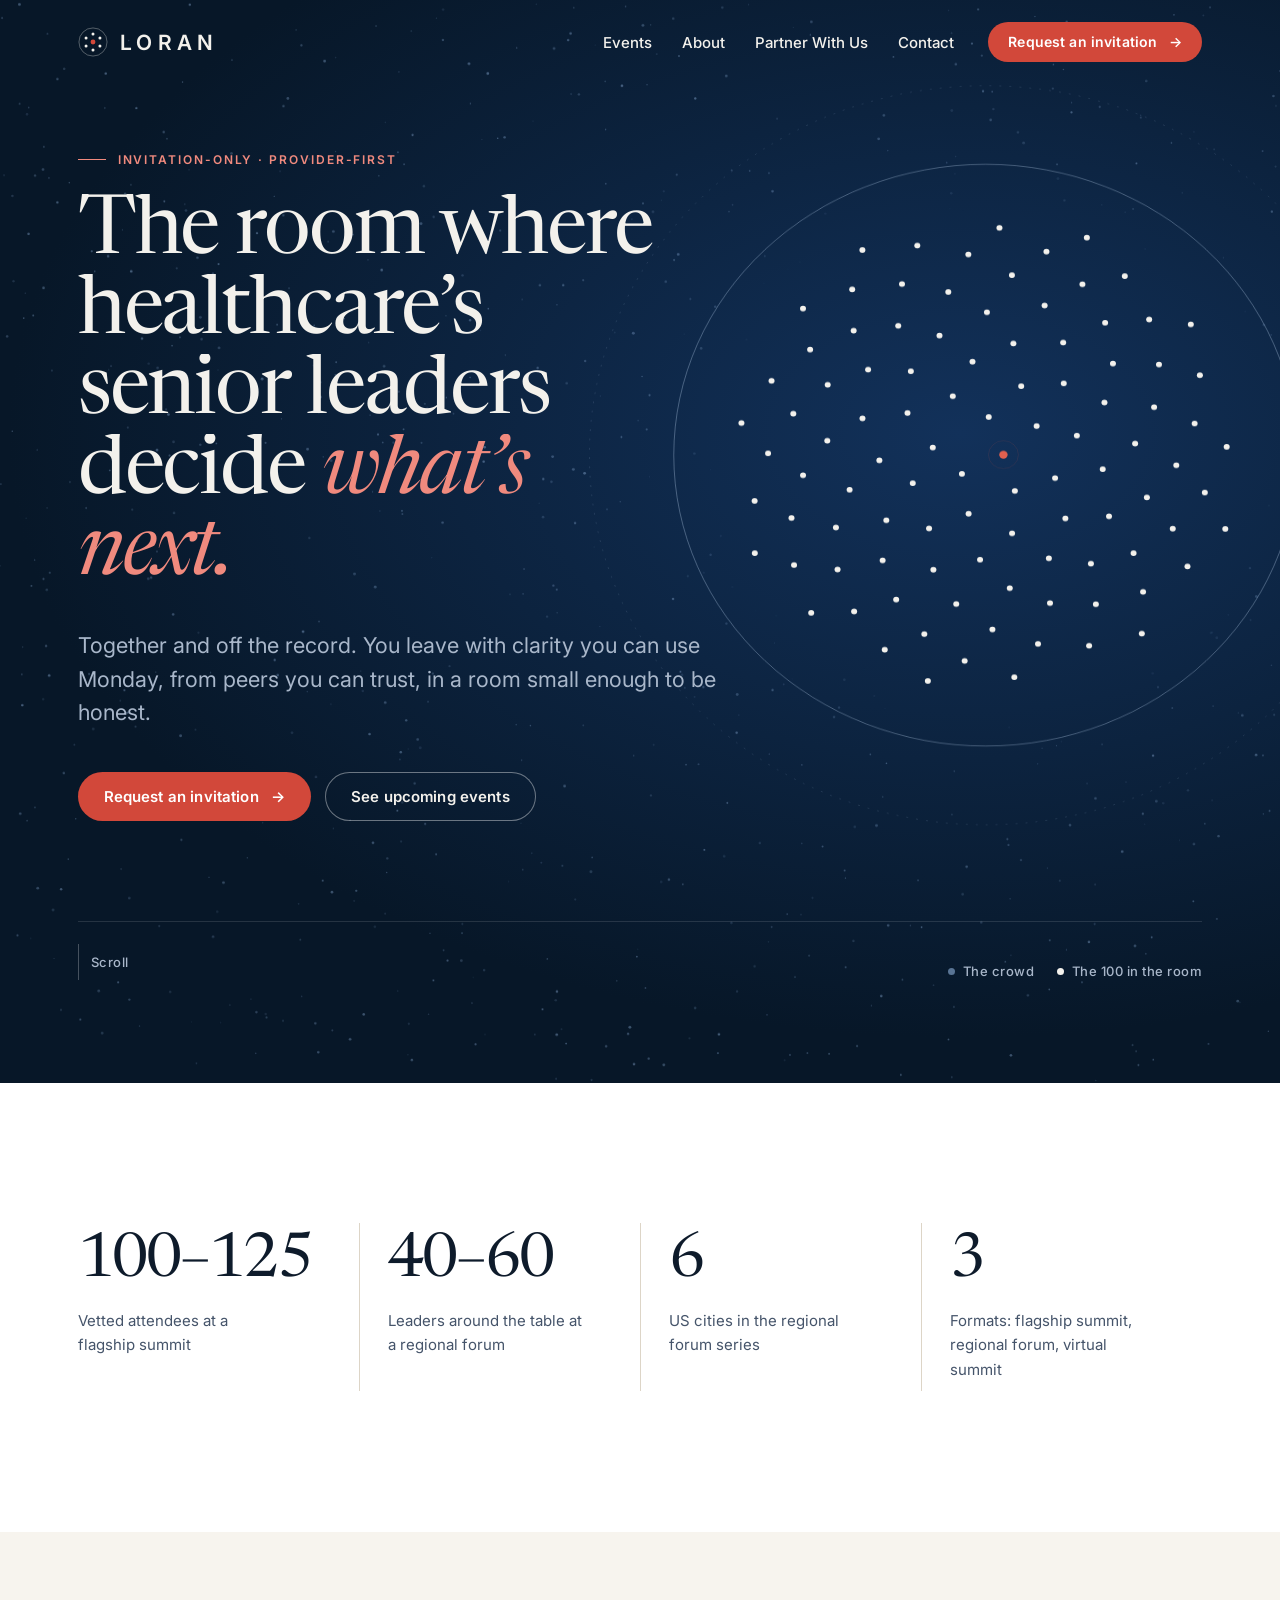
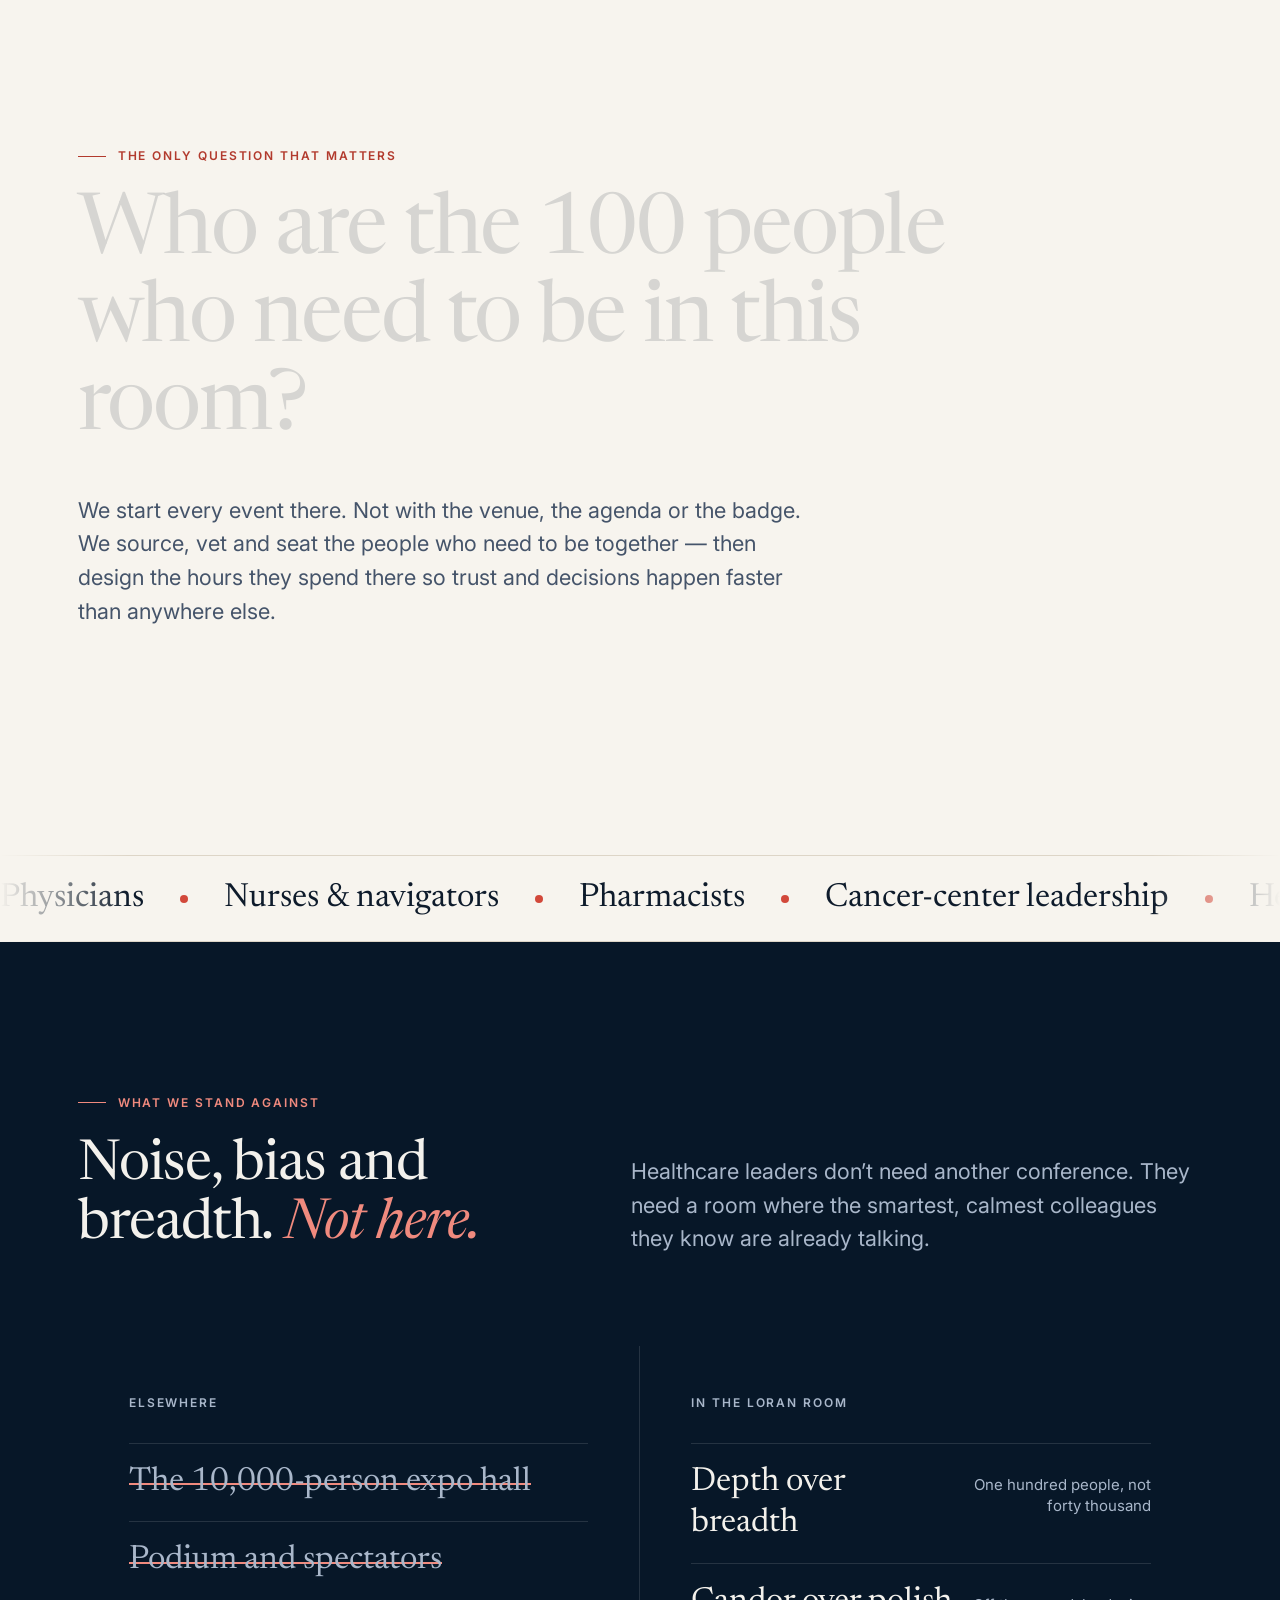
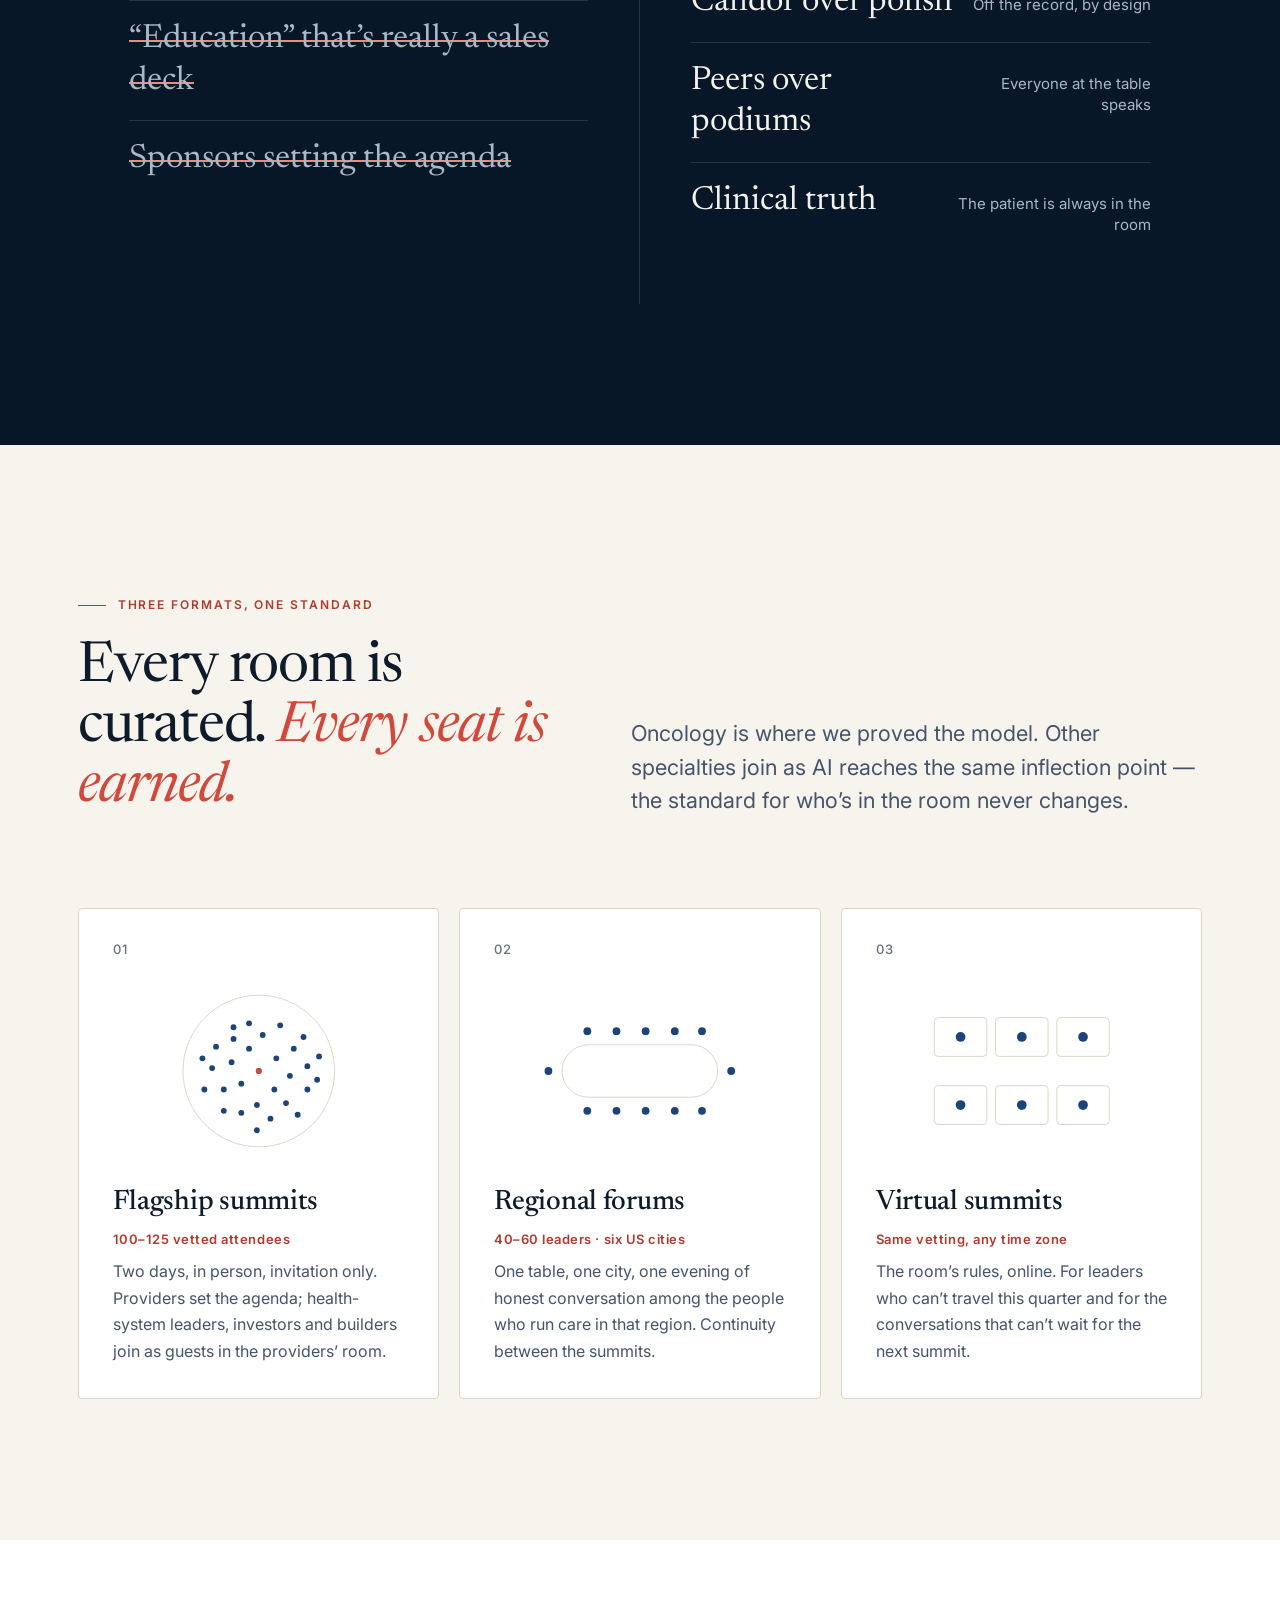
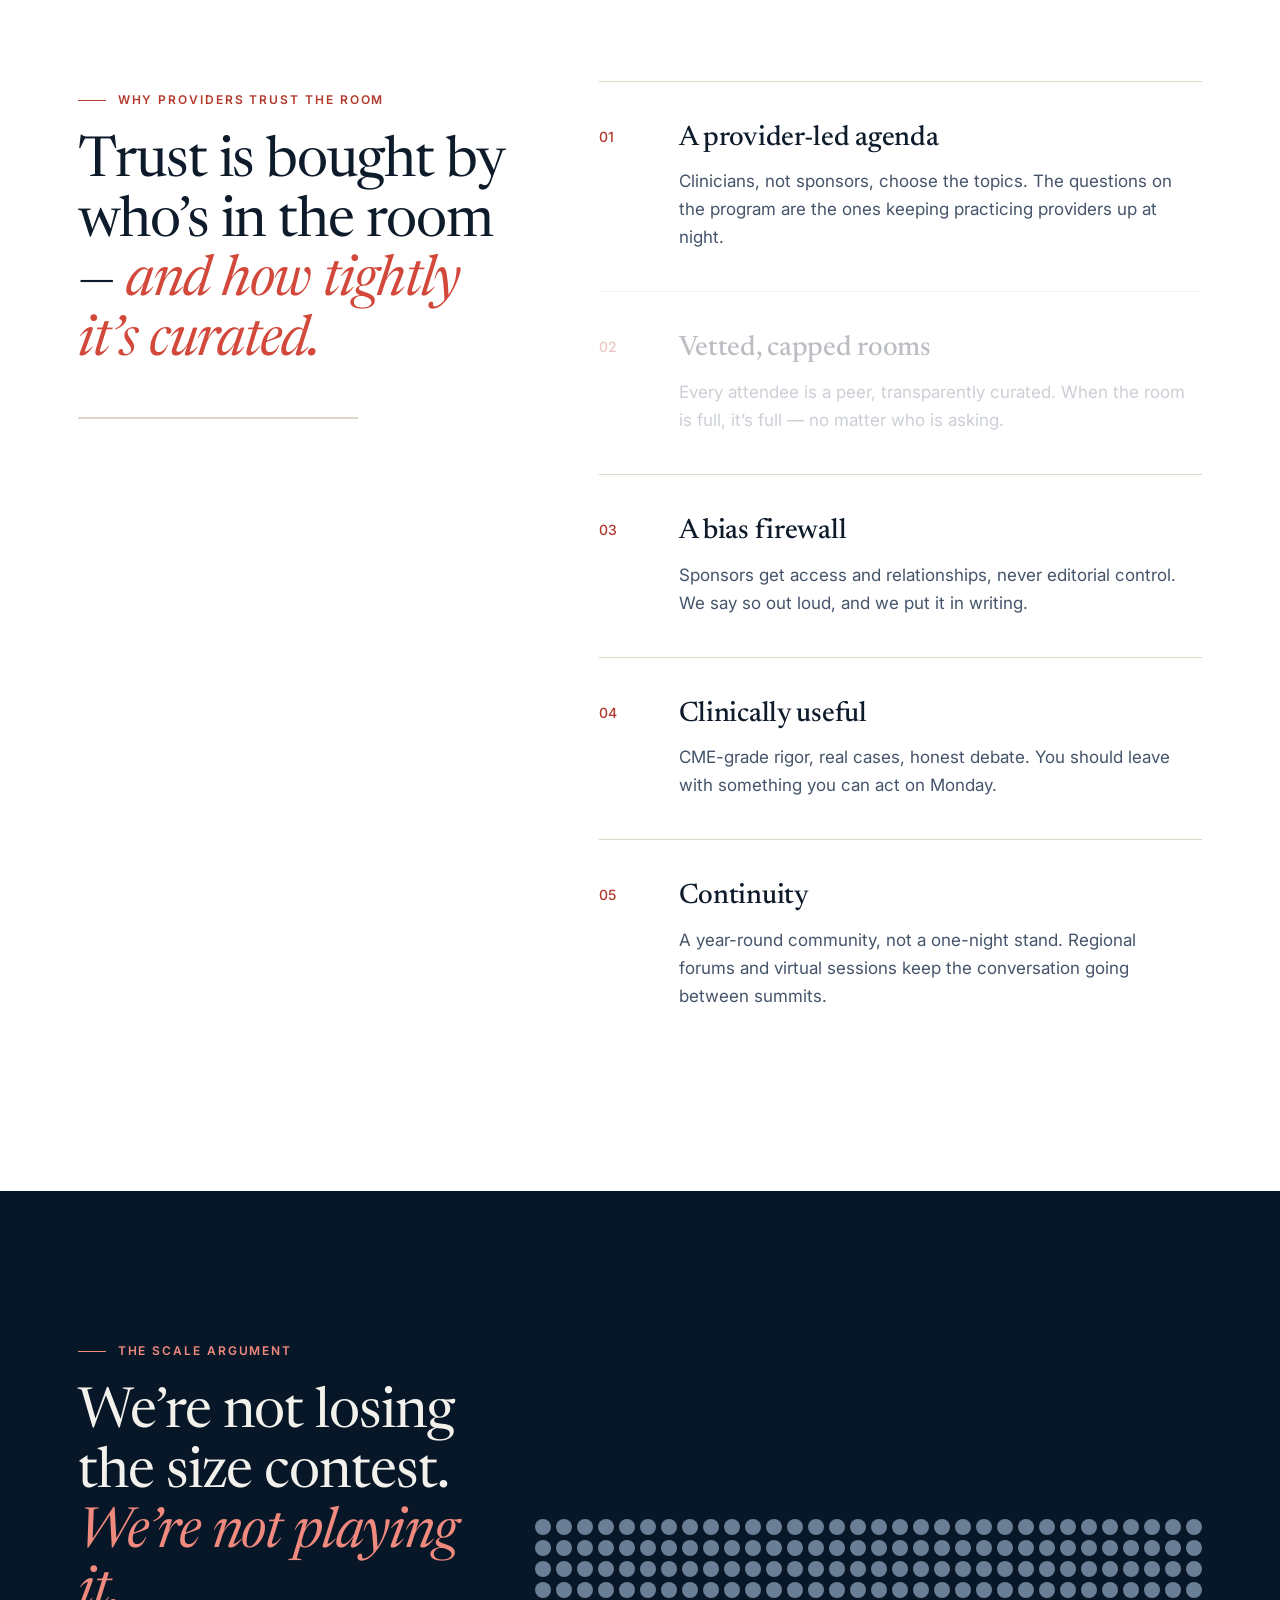
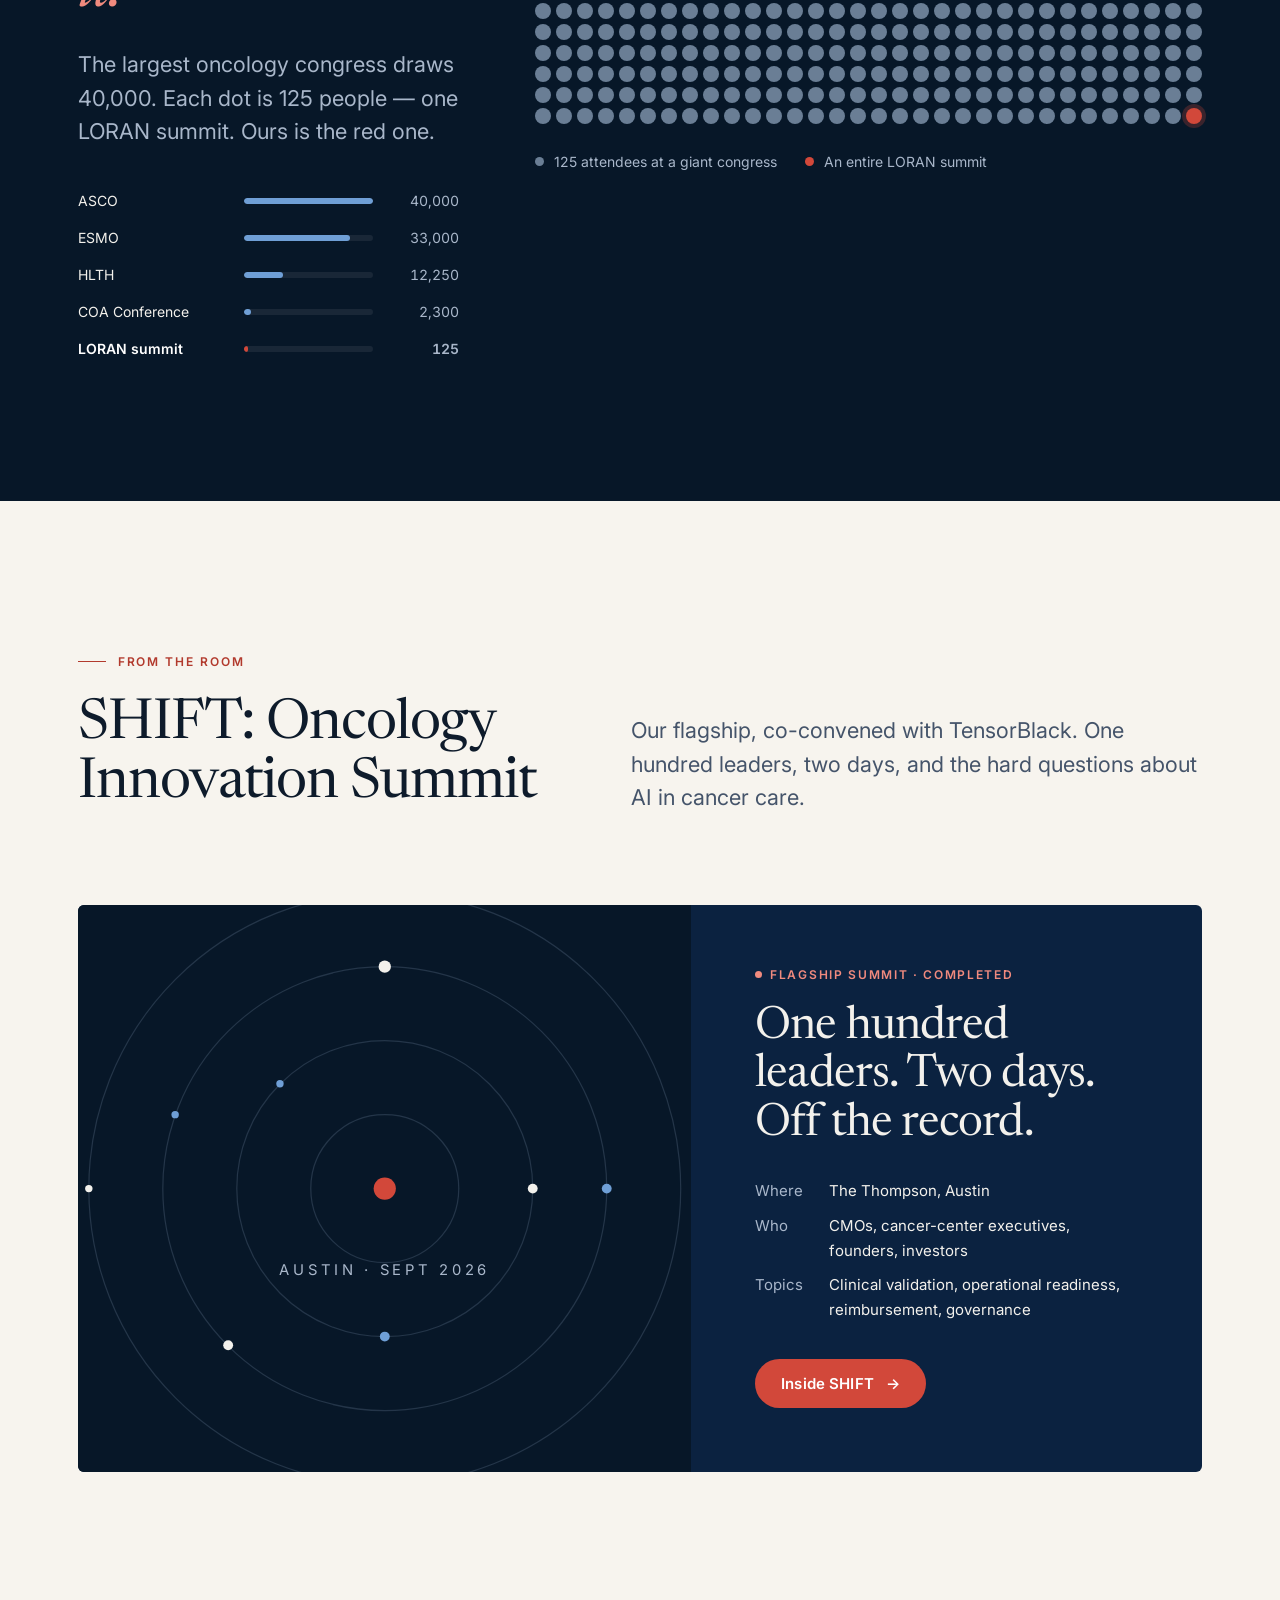
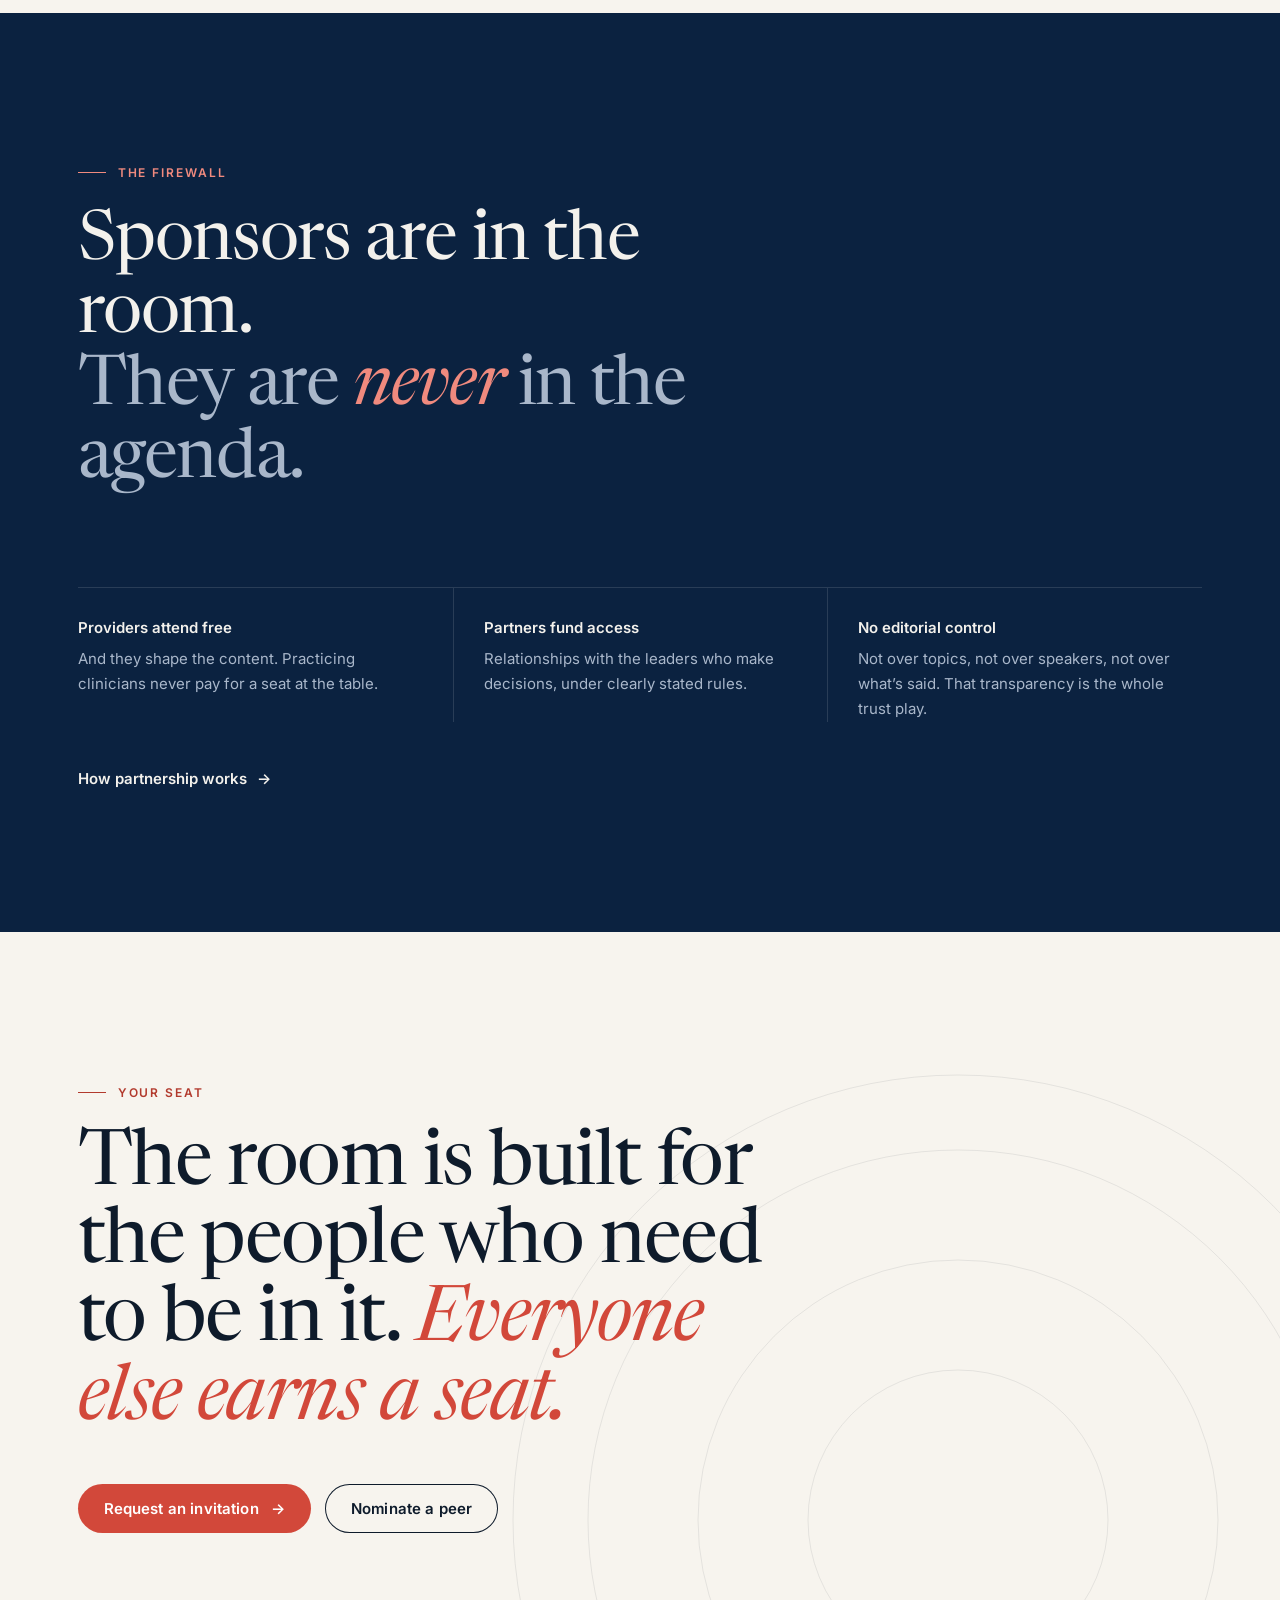
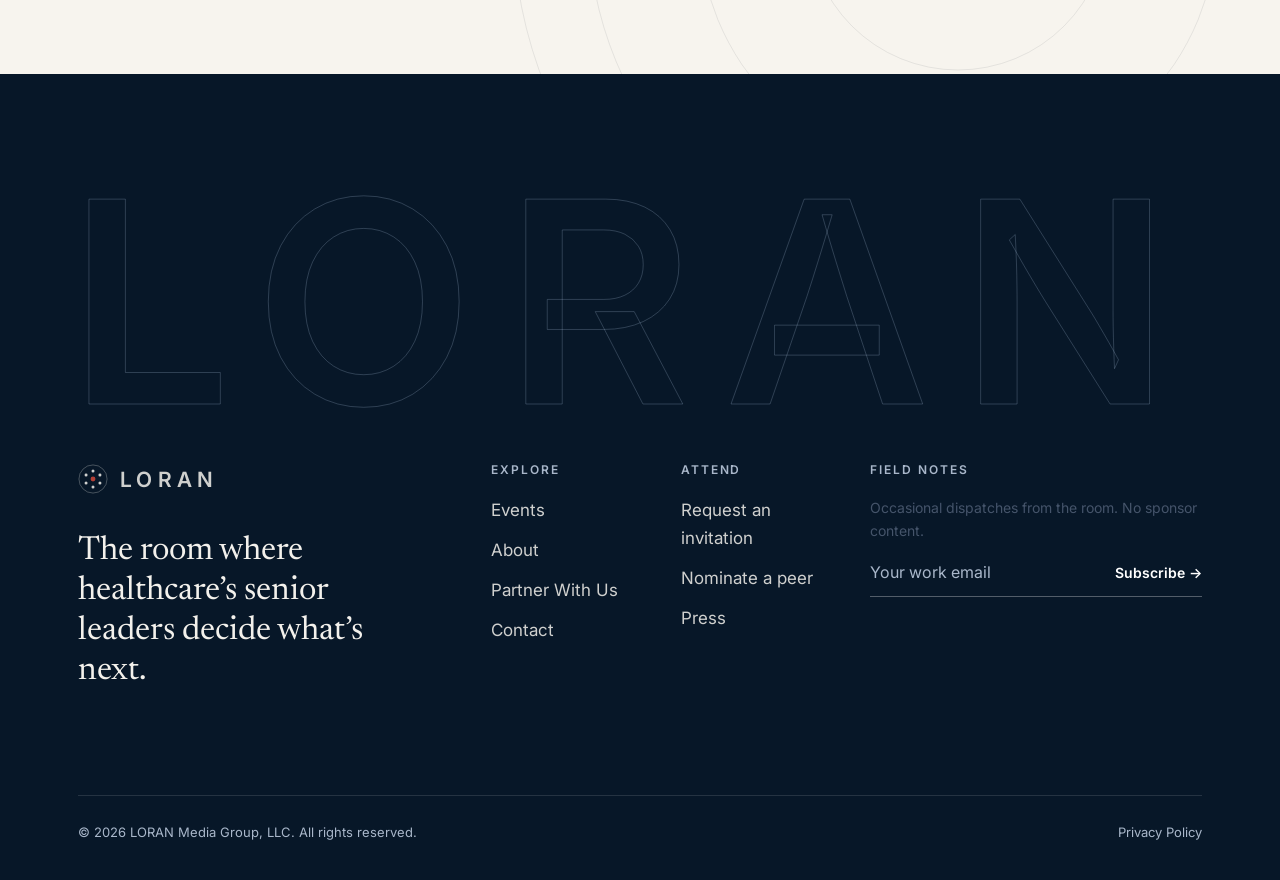
==== loran/index.html @ e1d7d468 "Add the LORAN site: seven pages built from the creative brief Home, Events, SHIFT event detail, Abou" ====
<!doctype html>
<html lang="en">
<head>
<meta charset="utf-8">
<meta name="viewport" content="width=device-width,initial-scale=1">
<title>LORAN — The room where healthcare's senior leaders decide what's next</title>
<meta name="description" content="Curated, invitation-only summits and regional forums for senior healthcare leaders. Provider-first, vetted and capped rooms, proven first in oncology.">
<meta property="og:title" content="LORAN — The room where healthcare's senior leaders decide what's next">
<meta property="og:description" content="Curated, invitation-only summits and regional forums for senior healthcare leaders. Provider-first, vetted and capped rooms, proven first in oncology.">
<meta property="og:type" content="website">
<meta name="theme-color" content="#071728">
<link rel="icon" href="data:image/svg+xml,%3Csvg xmlns='http://www.w3.org/2000/svg' viewBox='0 0 32 32'%3E%3Ccircle cx='16' cy='16' r='16' fill='%23071728'/%3E%3Cg fill='%23F3F1EC'%3E%3Ccircle cx='16' cy='7.5' r='1.8'/%3E%3Ccircle cx='23.4' cy='11.8' r='1.8'/%3E%3Ccircle cx='23.4' cy='20.2' r='1.8'/%3E%3Ccircle cx='16' cy='24.5' r='1.8'/%3E%3Ccircle cx='8.6' cy='20.2' r='1.8'/%3E%3Ccircle cx='8.6' cy='11.8' r='1.8'/%3E%3C/g%3E%3Ccircle cx='16' cy='16' r='2.8' fill='%23D2483A'/%3E%3C/svg%3E">
<link rel="preconnect" href="https://fonts.googleapis.com">
<link rel="preconnect" href="https://fonts.gstatic.com" crossorigin>
<link rel="stylesheet" href="https://fonts.googleapis.com/css2?family=Inter:wght@400;500;600&family=Newsreader:ital,opsz,wght@0,6..72,400;0,6..72,500;1,6..72,400&display=swap">
<link rel="stylesheet" href="styles.css">

</head>
<body>
<a class="skip" href="#main">Skip to content</a>
<header class="site-header">
  <div class="wrap">
    <a class="logo" href="index.html" aria-label="LORAN home"><svg viewBox="0 0 32 32" aria-hidden="true"><circle cx="16" cy="16" r="15" fill="none" stroke="currentColor" stroke-opacity=".35"/><g fill="currentColor"><circle cx="16" cy="7.5" r="1.6"/><circle cx="23.4" cy="11.8" r="1.6"/><circle cx="23.4" cy="20.2" r="1.6"/><circle cx="16" cy="24.5" r="1.6"/><circle cx="8.6" cy="20.2" r="1.6"/><circle cx="8.6" cy="11.8" r="1.6"/></g><circle cx="16" cy="16" r="2.6" fill="#D2483A"/></svg><span class="word">LORAN</span></a>
    <button class="menu-btn" aria-expanded="false" aria-controls="nav" aria-label="Menu"><span></span><span></span></button>
    <nav class="nav" id="nav" aria-label="Primary">
      <ul><li><a href="events.html">Events</a></li><li><a href="about.html">About</a></li><li><a href="partner.html">Partner With Us</a></li><li><a href="contact.html">Contact</a></li></ul>
      <a class="btn" href="contact.html?type=invitation">Request an invitation <span class="arr" aria-hidden="true">&rarr;</span></a>
    </nav>
  </div>
</header>
<main id="main">
<section class="hero darker" aria-labelledby="hero-title">
  <canvas id="room" aria-hidden="true"></canvas>
  <div class="wrap">
    <p class="eyebrow fade-up" style="--d:100ms">Invitation-only &middot; Provider-first</p>
    <h1 class="display split" id="hero-title">
      <span class="line"><span style="--i:0">The room where</span></span>
      <span class="line"><span style="--i:1">healthcare&rsquo;s</span></span>
      <span class="line"><span style="--i:2">senior leaders</span></span>
      <span class="line"><span style="--i:3">decide <em>what&rsquo;s next.</em></span></span>
    </h1>
    <p class="lede fade-up" style="--d:700ms">Together and off the record. You leave with clarity you can use Monday, from peers you can trust, in a room small enough to be honest.</p>
    <div class="actions fade-up" style="--d:850ms">
      <a class="btn" href="contact.html?type=invitation">Request an invitation <span class="arr" aria-hidden="true">&rarr;</span></a>
      <a class="btn ghost" href="events.html">See upcoming events</a>
    </div>
    <div class="hero-meta fade-up" style="--d:1100ms">
      <span class="scroll-cue"><i></i> Scroll</span>
      <span class="legend" aria-hidden="true"><span><b style="background:#8FB0D8;opacity:.6"></b> The crowd</span><span><b style="background:#F3F1EC"></b> The 100 in the room</span></span>
    </div>
  </div>
</section>

<section class="band white" aria-label="LORAN by the numbers">
  <div class="wrap">
    <div class="stats">
      <div class="stat" data-reveal style="--d:0ms"><div class="n" data-count="100-125">100–125</div><p>Vetted attendees at a flagship summit</p></div>
      <div class="stat" data-reveal style="--d:120ms"><div class="n" data-count="40-60">40–60</div><p>Leaders around the table at a regional forum</p></div>
      <div class="stat" data-reveal style="--d:240ms"><div class="n" data-count="6">6</div><p>US cities in the regional forum series</p></div>
      <div class="stat" data-reveal style="--d:360ms"><div class="n" data-count="3">3</div><p>Formats: flagship summit, regional forum, virtual summit</p></div>
    </div>
  </div>
</section>

<section class="question" aria-label="Our question">
  <div class="wrap">
    <p class="eyebrow">The only question that matters</p>
    <blockquote>
      <span class="w">Who</span> <span class="w">are</span> <span class="w">the</span> <span class="w hl">100</span> <span class="w hl">people</span> <span class="w">who</span> <span class="w">need</span> <span class="w">to</span> <span class="w">be</span> <span class="w">in</span> <span class="w">this</span> <span class="w hl">room?</span>
    </blockquote>
    <p class="lede attribution" data-reveal>We start every event there. Not with the venue, the agenda or the badge. We source, vet and seat the people who need to be together &mdash; then design the hours they spend there so trust and decisions happen faster than anywhere else.</p>
  </div>
</section>

<div class="marquee" aria-label="Who is in the room">
  <div class="track">
    <ul><li>Physicians</li><li>Nurses &amp; navigators</li><li>Pharmacists</li><li>Cancer-center leadership</li><li>Health-system executives</li><li>Investors</li><li>AI &amp; digital-health builders</li></ul>
    <ul aria-hidden="true"><li>Physicians</li><li>Nurses &amp; navigators</li><li>Pharmacists</li><li>Cancer-center leadership</li><li>Health-system executives</li><li>Investors</li><li>AI &amp; digital-health builders</li></ul>
  </div>
</div>

<section class="band darker" aria-labelledby="stand-title">
  <div class="wrap">
    <div class="split-head">
      <div>
        <p class="eyebrow">What we stand against</p>
        <h2 class="h2" id="stand-title" data-reveal>Noise, bias and breadth. <em>Not here.</em></h2>
      </div>
      <p class="lede" data-reveal style="--d:120ms">Healthcare leaders don&rsquo;t need another conference. They need a room where the smartest, calmest colleagues they know are already talking.</p>
    </div>
    <div class="versus">
      <div class="against">
        <h3>Elsewhere</h3>
        <ul>
          <li><s style="--i:0">The 10,000-person expo hall</s></li>
          <li><s style="--i:1">Podium and spectators</s></li>
          <li><s style="--i:2">&ldquo;Education&rdquo; that&rsquo;s really a sales deck</s></li>
          <li><s style="--i:3">Sponsors setting the agenda</s></li>
        </ul>
      </div>
      <div class="for">
        <h3>In the LORAN room</h3>
        <ul>
          <li>Depth over breadth <small>One hundred people, not forty thousand</small></li>
          <li>Candor over polish <small>Off the record, by design</small></li>
          <li>Peers over podiums <small>Everyone at the table speaks</small></li>
          <li>Clinical truth <small>The patient is always in the room</small></li>
        </ul>
      </div>
    </div>
  </div>
</section>

<section class="band" aria-labelledby="formats-title">
  <div class="wrap">
    <div class="split-head">
      <div>
        <p class="eyebrow">Three formats, one standard</p>
        <h2 class="h2" id="formats-title" data-reveal>Every room is curated. <em>Every seat is earned.</em></h2>
      </div>
      <p class="lede" data-reveal style="--d:120ms">Oncology is where we proved the model. Other specialties join as AI reaches the same inflection point &mdash; the standard for who&rsquo;s in the room never changes.</p>
    </div>
    <div class="formats">
      <a class="format" href="events.html#summits" data-reveal style="--d:0ms">
        <span class="num">01</span>
        <svg class="fig" viewBox="0 0 300 170" aria-hidden="true">
          <circle cx="150" cy="85" r="78" fill="none" stroke="#DDD5C7"/>
          <g fill="#1C4478">
            <circle class="seat" cx="150" cy="85" r="3"/><circle class="seat" cx="168" cy="72" r="3"/><circle class="seat" cx="132" cy="98" r="3"/><circle class="seat" cx="140" cy="62" r="3"/><circle class="seat" cx="166" cy="104" r="3"/><circle class="seat" cx="122" cy="76" r="3"/><circle class="seat" cx="182" cy="90" r="3"/><circle class="seat" cx="154" cy="48" r="3"/><circle class="seat" cx="148" cy="120" r="3"/><circle class="seat" cx="186" cy="62" r="3"/><circle class="seat" cx="114" cy="104" r="3"/><circle class="seat" cx="124" cy="52" r="3"/><circle class="seat" cx="178" cy="118" r="3"/><circle class="seat" cx="200" cy="80" r="3"/><circle class="seat" cx="102" cy="82" r="3"/><circle class="seat" cx="132" cy="128" r="3"/><circle class="seat" cx="172" cy="38" r="3"/><circle class="seat" cx="200" cy="104" r="3"/><circle class="seat" cx="106" cy="60" r="3"/><circle class="seat" cx="140" cy="36" r="3"/><circle class="seat" cx="162" cy="134" r="3"/><circle class="seat" cx="196" cy="50" r="3"/><circle class="seat" cx="94" cy="104" r="3"/><circle class="seat" cx="114" cy="126" r="3"/><circle class="seat" cx="212" cy="70" r="3"/><circle class="seat" cx="190" cy="130" r="3"/><circle class="seat" cx="92" cy="72" r="3"/><circle class="seat" cx="124" cy="40" r="3"/><circle class="seat" cx="210" cy="94" r="3"/><circle class="seat" cx="148" cy="146" r="3"/>
          </g>
          <circle class="seat hl" cx="150" cy="85" r="3" fill="#D2483A"/>
        </svg>
        <h3 class="h3">Flagship summits</h3>
        <p class="size">100&ndash;125 vetted attendees</p>
        <p>Two days, in person, invitation only. Providers set the agenda; health-system leaders, investors and builders join as guests in the providers&rsquo; room.</p>
      </a>
      <a class="format" href="events.html#regional" data-reveal style="--d:120ms">
        <span class="num">02</span>
        <svg class="fig" viewBox="0 0 300 170" aria-hidden="true">
          <rect x="70" y="58" width="160" height="54" rx="27" fill="none" stroke="#DDD5C7"/>
          <g fill="#1C4478">
            <circle class="seat" cx="96" cy="44" r="4"/><circle class="seat" cx="126" cy="44" r="4"/><circle class="seat" cx="156" cy="44" r="4"/><circle class="seat" cx="186" cy="44" r="4"/><circle class="seat" cx="214" cy="44" r="4"/>
            <circle class="seat" cx="96" cy="126" r="4"/><circle class="seat" cx="126" cy="126" r="4"/><circle class="seat" cx="156" cy="126" r="4"/><circle class="seat" cx="186" cy="126" r="4"/><circle class="seat" cx="214" cy="126" r="4"/>
            <circle class="seat" cx="56" cy="85" r="4"/>
          </g>
          <circle class="seat hl" cx="244" cy="85" r="4" fill="#1C4478"/>
        </svg>
        <h3 class="h3">Regional forums</h3>
        <p class="size">40&ndash;60 leaders &middot; six US cities</p>
        <p>One table, one city, one evening of honest conversation among the people who run care in that region. Continuity between the summits.</p>
      </a>
      <a class="format" href="events.html#virtual" data-reveal style="--d:240ms">
        <span class="num">03</span>
        <svg class="fig" viewBox="0 0 300 170" aria-hidden="true">
          <g fill="none" stroke="#DDD5C7">
            <rect x="60" y="30" width="54" height="40" rx="4"/><rect x="123" y="30" width="54" height="40" rx="4"/><rect x="186" y="30" width="54" height="40" rx="4"/>
            <rect x="60" y="100" width="54" height="40" rx="4"/><rect x="123" y="100" width="54" height="40" rx="4"/><rect x="186" y="100" width="54" height="40" rx="4"/>
          </g>
          <g fill="#1C4478">
            <circle class="seat" cx="87" cy="50" r="5"/><circle class="seat" cx="150" cy="50" r="5"/><circle class="seat" cx="87" cy="120" r="5"/><circle class="seat" cx="150" cy="120" r="5"/><circle class="seat" cx="213" cy="120" r="5"/>
          </g>
          <circle class="seat hl" cx="213" cy="50" r="5" fill="#1C4478"/>
        </svg>
        <h3 class="h3">Virtual summits</h3>
        <p class="size">Same vetting, any time zone</p>
        <p>The room&rsquo;s rules, online. For leaders who can&rsquo;t travel this quarter and for the conversations that can&rsquo;t wait for the next summit.</p>
      </a>
    </div>
  </div>
</section>

<section class="band white" aria-labelledby="trust-title">
  <div class="wrap sticky-grid">
    <div class="pin">
      <p class="eyebrow">Why providers trust the room</p>
      <h2 class="h2" id="trust-title">Trust is bought by who&rsquo;s in the room &mdash; <em>and how tightly it&rsquo;s curated.</em></h2>
      <div class="progress" aria-hidden="true" data-progress><i></i></div>
    </div>
    <ol class="reasons" data-reasons>
      <li><div><h3 class="h3">A provider-led agenda</h3><p>Clinicians, not sponsors, choose the topics. The questions on the program are the ones keeping practicing providers up at night.</p></div></li>
      <li><div><h3 class="h3">Vetted, capped rooms</h3><p>Every attendee is a peer, transparently curated. When the room is full, it&rsquo;s full &mdash; no matter who is asking.</p></div></li>
      <li><div><h3 class="h3">A bias firewall</h3><p>Sponsors get access and relationships, never editorial control. We say so out loud, and we put it in writing.</p></div></li>
      <li><div><h3 class="h3">Clinically useful</h3><p>CME-grade rigor, real cases, honest debate. You should leave with something you can act on Monday.</p></div></li>
      <li><div><h3 class="h3">Continuity</h3><p>A year-round community, not a one-night stand. Regional forums and virtual sessions keep the conversation going between summits.</p></div></li>
    </ol>
  </div>
</section>

<section class="band darker" aria-labelledby="scale-title">
  <div class="wrap scale-grid">
    <div>
      <p class="eyebrow">The scale argument</p>
      <h2 class="h2" id="scale-title" data-reveal>We&rsquo;re not losing the size contest. <em>We&rsquo;re not playing it.</em></h2>
      <p class="lede mt-s" data-reveal style="--d:120ms">The largest oncology congress draws 40,000. Each dot is 125 people &mdash; one LORAN summit. Ours is the red one.</p>
      <div class="compare" aria-label="Approximate in-person attendance">
        <div class="row"><span>ASCO</span><span class="bar"><i style="--w:100%"></i></span><span>40,000</span></div>
        <div class="row"><span>ESMO</span><span class="bar"><i style="--w:82.5%;--d:100ms"></i></span><span>33,000</span></div>
        <div class="row"><span>HLTH</span><span class="bar"><i style="--w:30.6%;--d:200ms"></i></span><span>12,250</span></div>
        <div class="row"><span>COA Conference</span><span class="bar"><i style="--w:5.75%;--d:300ms"></i></span><span>2,300</span></div>
        <div class="row us"><span>LORAN summit</span><span class="bar"><i style="--w:.31%;--d:400ms"></i></span><span>125</span></div>
      </div>
    </div>
    <div>
      <div class="dotfield" data-dots="320" role="img" aria-label="320 dots representing 40,000 attendees at the largest oncology congress; one red dot representing a 125-person LORAN summit."></div>
      <div class="scale-key"><span><b style="background:rgba(188,211,238,.55)"></b> 125 attendees at a giant congress</span><span><b style="background:#D2483A"></b> An entire LORAN summit</span></div>
    </div>
  </div>
</section>

<section class="band" aria-labelledby="featured-title">
  <div class="wrap">
    <div class="split-head">
      <div>
        <p class="eyebrow">From the room</p>
        <h2 class="h2" id="featured-title" data-reveal>SHIFT: Oncology Innovation Summit</h2>
      </div>
      <p class="lede" data-reveal style="--d:120ms">Our flagship, co-convened with TensorBlack. One hundred leaders, two days, and the hard questions about AI in cancer care.</p>
    </div>
    <article class="feature" data-reveal="scale">
      <div class="art">
        <svg class="orbit" viewBox="0 0 600 460" preserveAspectRatio="xMidYMid slice" aria-hidden="true">
          <circle class="o" cx="300" cy="230" r="60"/><circle class="o" cx="300" cy="230" r="120"/><circle class="o" cx="300" cy="230" r="180"/><circle class="o" cx="300" cy="230" r="240"/>
          <g class="spin"><circle cx="300" cy="50" r="5" fill="#F3F1EC"/><circle cx="480" cy="230" r="4" fill="#6F9FD6"/><circle cx="173" cy="357" r="4" fill="#F3F1EC"/><circle cx="130" cy="170" r="3" fill="#6F9FD6"/></g>
          <g class="spin rev"><circle cx="420" cy="230" r="4" fill="#F3F1EC"/><circle cx="215" cy="145" r="3" fill="#6F9FD6"/><circle cx="300" cy="350" r="4" fill="#6F9FD6"/><circle cx="60" cy="230" r="3" fill="#F3F1EC"/></g>
          <circle cx="300" cy="230" r="9" fill="#D2483A"/>
          <text x="300" y="300" text-anchor="middle" fill="#A9B7CA" font-family="Inter, sans-serif" font-size="12" letter-spacing="3">AUSTIN &middot; SEPT 2026</text>
        </svg>
      </div>
      <div class="body">
        <span class="tag">Flagship summit &middot; Completed</span>
        <h3 class="h2">One hundred leaders. Two days. Off the record.</h3>
        <dl>
          <dt>Where</dt><dd>The Thompson, Austin</dd>
          <dt>Who</dt><dd>CMOs, cancer-center executives, founders, investors</dd>
          <dt>Topics</dt><dd>Clinical validation, operational readiness, reimbursement, governance</dd>
        </dl>
        <div class="actions"><a class="btn" href="event-shift.html">Inside SHIFT <span class="arr" aria-hidden="true">&rarr;</span></a></div>
      </div>
    </article>
  </div>
</section>

<section class="band dark" aria-labelledby="firewall-title">
  <div class="wrap">
    <p class="eyebrow">The firewall</p>
    <h2 class="firewall-quote" id="firewall-title" data-reveal>
      <span class="line">Sponsors are in the room.</span>
      <span class="line">They are <em>never</em> in the agenda.</span>
    </h2>
    <div class="rules">
      <div data-reveal style="--d:0ms"><h3>Providers attend free</h3><p>And they shape the content. Practicing clinicians never pay for a seat at the table.</p></div>
      <div data-reveal style="--d:120ms"><h3>Partners fund access</h3><p>Relationships with the leaders who make decisions, under clearly stated rules.</p></div>
      <div data-reveal style="--d:240ms"><h3>No editorial control</h3><p>Not over topics, not over speakers, not over what&rsquo;s said. That transparency is the whole trust play.</p></div>
    </div>
    <div class="actions mt-m"><a class="link" href="partner.html">How partnership works <span class="arr" aria-hidden="true">&rarr;</span></a></div>
  </div>
</section>

<section class="band cta" aria-labelledby="cta-title">
  <svg class="rings" viewBox="0 0 900 900" aria-hidden="true"><circle cx="450" cy="450" r="150"/><circle cx="450" cy="450" r="260"/><circle cx="450" cy="450" r="370"/><circle cx="450" cy="450" r="445"/></svg>
  <div class="wrap">
    <p class="eyebrow">Your seat</p>
    <h2 class="h1" id="cta-title" data-reveal>The room is built for the people who need to be in it. <em>Everyone else earns a seat.</em></h2>
    <div class="actions" data-reveal style="--d:150ms">
      <a class="btn" href="contact.html?type=invitation">Request an invitation <span class="arr" aria-hidden="true">&rarr;</span></a>
      <a class="btn ghost" href="contact.html?type=nominate">Nominate a peer</a>
    </div>
  </div>
</section>
</main>
<footer class="site-footer">
  <div class="wrap">
    <div class="footer-word" aria-hidden="true">LORAN</div>
    <div class="footer-top">
      <div>
        <a class="logo" href="index.html" aria-label="LORAN home"><svg viewBox="0 0 32 32" aria-hidden="true"><circle cx="16" cy="16" r="15" fill="none" stroke="currentColor" stroke-opacity=".35"/><g fill="currentColor"><circle cx="16" cy="7.5" r="1.6"/><circle cx="23.4" cy="11.8" r="1.6"/><circle cx="23.4" cy="20.2" r="1.6"/><circle cx="16" cy="24.5" r="1.6"/><circle cx="8.6" cy="20.2" r="1.6"/><circle cx="8.6" cy="11.8" r="1.6"/></g><circle cx="16" cy="16" r="2.6" fill="#D2483A"/></svg><span class="word">LORAN</span></a>
        <p class="tagline">The room where healthcare&rsquo;s senior leaders decide what&rsquo;s next.</p>
      </div>
      <div>
        <h3>Explore</h3>
        <ul><li><a href="events.html">Events</a></li><li><a href="about.html">About</a></li><li><a href="partner.html">Partner With Us</a></li><li><a href="contact.html">Contact</a></li></ul>
      </div>
      <div>
        <h3>Attend</h3>
        <ul><li><a href="contact.html?type=invitation">Request an invitation</a></li><li><a href="contact.html?type=nominate">Nominate a peer</a></li><li><a href="contact.html?type=press">Press</a></li></ul>
      </div>
      <div data-form-host>
        <h3>Field notes</h3>
        <p class="muted small" style="margin:0 0 6px">Occasional dispatches from the room. No sponsor content.</p>
        <form class="newsletter" data-static novalidate>
          <label class="sr-only" for="nl-email">Email address</label>
          <input id="nl-email" type="email" name="email" placeholder="Your work email" required autocomplete="email">
          <button type="submit">Subscribe &rarr;</button>
        </form>
        <p class="newsletter-done" role="status">Thank you. You&rsquo;re on the list.</p>
      </div>
    </div>
    <div class="footer-bottom">
      <span>&copy; <span data-year>2026</span> LORAN Media Group, LLC. All rights reserved.</span>
      <span><a href="privacy.html">Privacy Policy</a></span>
    </div>
  </div>
</footer>
<script src="main.js" defer></script>
</body>
</html>
---- loran/styles.css ----
/* ==========================================================================
   LORAN — site stylesheet
   Built from "LORAN Branding & Website: Creative Brief & Proposal".

   Direction (brief, Q10): move off the hot red and off stock-boardroom.
   Clinical credibility with humanity: generous whitespace, a confident
   typeface, a trustworthy deep blue, and an updated red used sparingly.

   Every colour is declared once below. Swapping in a final brand palette
   means editing this block only.
   ========================================================================== */

:root {
  /* Deep blue — the trust colour. Grounds the hero, bands and footer. */
  --navy-950: #071728;
  --navy-900: #0B2240;
  --navy-800: #12315A;
  --navy-700: #1C4478;
  --blue-400: #6F9FD6;      /* links and accents on dark ground          */
  --blue-200: #BCD3EE;

  /* The updated red. Deeper and warmer than the old hot red; it marks
     the room (the one highlighted dot), the primary action and section
     markers. Nothing else uses it. */
  --red:      #D2483A;
  --red-ink:  #B23A2D;      /* red for small text on light — 5.1:1, AA   */

  /* Light ground — warm paper so the site never reads as a hospital. */
  --paper:    #F7F4EE;
  --paper-2:  #FFFFFF;
  --sand:     #EEE8DD;
  --line:     #DDD5C7;
  --ink:      #0E1B2B;
  --ink-2:    #45546A;      /* 7.2:1 on paper                            */
  --ink-3:    #66717F;      /* 4.7:1 on paper                            */

  /* On dark */
  --on-dark:   #F3F1EC;
  --on-dark-2: #A9B7CA;
  --line-dark: rgba(255,255,255,.12);

  --serif: "Newsreader", "Iowan Old Style", Georgia, serif;
  --sans:  "Inter", -apple-system, BlinkMacSystemFont, "Segoe UI", sans-serif;

  --wrap:   1240px;
  --gut:    clamp(16px, 4.5vw, 64px);
  --band:   clamp(80px, 11vw, 160px);
  --measure: 60ch;
  --ease:   cubic-bezier(.2,.7,.1,1);
}

/* --------------------------------------------------------------------------
   Base
   -------------------------------------------------------------------------- */

*, *::before, *::after { box-sizing: border-box; }
html { -webkit-text-size-adjust: 100%; scroll-behavior: smooth; }
body {
  margin: 0;
  background: var(--paper);
  color: var(--ink);
  font: 400 17px/1.65 var(--sans);
  -webkit-font-smoothing: antialiased;
  text-rendering: optimizeLegibility;
  overflow-x: hidden;
}
img, svg, canvas { display: block; max-width: 100%; }
a { color: inherit; }
p { margin: 0 0 1em; }
h1, h2, h3, h4 { margin: 0; font-weight: 400; }
::selection { background: var(--red); color: #fff; }

:focus-visible {
  outline: 2px solid var(--red);
  outline-offset: 3px;
  border-radius: 2px;
}
.dark :focus-visible { outline-color: var(--blue-200); }

.skip {
  position: absolute; left: 16px; top: -60px; z-index: 100;
  background: var(--ink); color: #fff; padding: 10px 16px; text-decoration: none;
  transition: top .2s;
}
.skip:focus { top: 16px; }

.wrap { width: 100%; max-width: var(--wrap); margin: 0 auto; padding: 0 var(--gut); }
.band { padding: var(--band) 0; }
.dark { background: var(--navy-900); color: var(--on-dark); }
.darker { background: var(--navy-950); color: var(--on-dark); }
.sand { background: var(--sand); }
.white { background: var(--paper-2); }
.sr-only {
  position: absolute; width: 1px; height: 1px; overflow: hidden;
  clip: rect(0 0 0 0); white-space: nowrap;
}

/* --------------------------------------------------------------------------
   Type
   -------------------------------------------------------------------------- */

.eyebrow {
  display: inline-flex; align-items: center; gap: 12px;
  font: 600 12px/1 var(--sans);
  letter-spacing: .16em; text-transform: uppercase;
  color: var(--red-ink);
  margin-bottom: 28px;
}
.eyebrow::before {
  content: ""; width: 28px; height: 1px; background: currentColor;
}
.dark .eyebrow, .darker .eyebrow { color: #F08A7E; }

.display {
  font: 400 clamp(44px, 6.4vw, 96px)/.98 var(--serif);
  letter-spacing: -.025em;
}
.h1 {
  font: 400 clamp(40px, 6vw, 84px)/1.02 var(--serif);
  letter-spacing: -.02em;
}
.h2 {
  font: 400 clamp(32px, 4.4vw, 60px)/1.06 var(--serif);
  letter-spacing: -.018em;
}
.h3 {
  font: 500 clamp(22px, 2.2vw, 28px)/1.2 var(--serif);
  letter-spacing: -.01em;
}
.display em, .h1 em, .h2 em { font-style: italic; color: var(--red); }
.dark .display em, .darker .display em, .dark .h1 em, .darker .h1 em,
.dark .h2 em, .darker .h2 em { color: #F08A7E; }

.lede {
  font: 400 clamp(19px, 1.7vw, 23px)/1.55 var(--sans);
  color: var(--ink-2);
  max-width: 46ch;
}
.dark .lede, .darker .lede { color: var(--on-dark-2); }
.muted { color: var(--ink-2); }
.dark .muted, .darker .muted { color: var(--on-dark-2); }
.small { font-size: 14px; }

/* --------------------------------------------------------------------------
   Buttons and links
   -------------------------------------------------------------------------- */

.btn {
  --bg: var(--red); --fg: #fff;
  position: relative; display: inline-flex; align-items: center; gap: 12px;
  padding: 17px 26px;
  background: var(--bg); color: var(--fg);
  font: 600 15px/1 var(--sans); letter-spacing: .01em;
  text-decoration: none; border: 0; border-radius: 999px; cursor: pointer;
  overflow: hidden; isolation: isolate;
  transition: transform .4s var(--ease), box-shadow .4s var(--ease);
}
.btn::after {
  content: ""; position: absolute; inset: 0; z-index: -1;
  background: var(--navy-950);
  transform: translateY(101%); transition: transform .5s var(--ease);
}
.btn:hover::after { transform: translateY(0); }
.btn:hover { box-shadow: 0 14px 30px -14px rgba(7,23,40,.5); }
.btn .arr { transition: transform .4s var(--ease); }
.btn:hover .arr { transform: translateX(4px); }
.dark .btn::after, .darker .btn::after { background: #fff; }
.dark .btn:hover, .darker .btn:hover { color: var(--navy-950); }

.btn.ghost {
  --bg: transparent; --fg: var(--ink);
  box-shadow: inset 0 0 0 1px var(--ink);
}
.btn.ghost::after { background: var(--ink); }
.btn.ghost:hover { color: #fff; }
.dark .btn.ghost, .darker .btn.ghost { --fg: var(--on-dark); box-shadow: inset 0 0 0 1px rgba(255,255,255,.4); }
.dark .btn.ghost::after, .darker .btn.ghost::after { background: #fff; }
.dark .btn.ghost:hover, .darker .btn.ghost:hover { color: var(--navy-950); }

.link {
  display: inline-flex; align-items: center; gap: 10px;
  font: 600 15px/1.2 var(--sans); text-decoration: none;
  background: linear-gradient(currentColor, currentColor) 0 100% / 0 1px no-repeat;
  padding-bottom: 4px;
  transition: background-size .5s var(--ease);
}
.link:hover { background-size: 100% 1px; }
.link .arr { transition: transform .4s var(--ease); }
.link:hover .arr { transform: translateX(4px); }

.actions { display: flex; flex-wrap: wrap; gap: 14px; align-items: center; }

/* --------------------------------------------------------------------------
   Header
   -------------------------------------------------------------------------- */

.site-header {
  position: fixed; inset: 0 0 auto; z-index: 50;
  color: var(--on-dark);
  transition: background .5s var(--ease), color .5s var(--ease), transform .5s var(--ease), box-shadow .5s;
}
.site-header .wrap {
  display: flex; align-items: center; justify-content: space-between;
  height: 84px; transition: height .5s var(--ease);
}
.site-header.light-start { color: var(--ink); }
.site-header.scrolled {
  background: rgba(247,244,238,.88);
  backdrop-filter: saturate(1.4) blur(14px);
  -webkit-backdrop-filter: saturate(1.4) blur(14px);
  color: var(--ink);
  box-shadow: 0 1px 0 var(--line);
}
.site-header.scrolled .wrap { height: 66px; }
.site-header.hidden { transform: translateY(-100%); }

.logo { position: relative; z-index: 2; display: inline-flex; align-items: center; gap: 12px; text-decoration: none; }
.logo svg { width: 30px; height: 30px; }
.logo .word { font: 600 21px/1 var(--sans); letter-spacing: .26em; margin-right: -.26em; }

.nav { display: flex; align-items: center; gap: 34px; }
.nav ul { display: flex; gap: 30px; list-style: none; margin: 0; padding: 0; }
.nav a:not(.btn) {
  position: relative; font: 500 15px/1 var(--sans); text-decoration: none; padding: 8px 0;
}
.nav a:not(.btn)::after {
  content: ""; position: absolute; left: 0; right: 0; bottom: 0; height: 1px;
  background: currentColor; transform: scaleX(0); transform-origin: right;
  transition: transform .45s var(--ease);
}
.nav a:not(.btn):hover::after, .nav a[aria-current="page"]::after {
  transform: scaleX(1); transform-origin: left;
}
.nav .btn { padding: 13px 20px; font-size: 14px; }
.site-header:not(.scrolled):not(.light-start) .nav .btn::after { background: #fff; }
.site-header:not(.scrolled):not(.light-start) .nav .btn:hover { color: var(--navy-950); }

.menu-btn {
  display: none; width: 44px; height: 44px; margin-right: -10px;
  background: none; border: 0; color: inherit; cursor: pointer; position: relative;
}
.menu-btn span {
  position: absolute; left: 11px; right: 11px; height: 1.5px; background: currentColor;
  transition: transform .4s var(--ease), opacity .3s;
}
.menu-btn span:nth-child(1) { top: 17px; }
.menu-btn span:nth-child(2) { top: 26px; }
.menu-open .menu-btn span:nth-child(1) { transform: translateY(4.5px) rotate(45deg); }
.menu-open .menu-btn span:nth-child(2) { transform: translateY(-4.5px) rotate(-45deg); }

@media (max-width: 900px) {
  .menu-btn { display: block; z-index: 2; }
  .nav {
    position: fixed; inset: 0; z-index: 1;
    flex-direction: column; justify-content: center; align-items: flex-start; gap: 40px;
    padding: 0 var(--gut);
    background: var(--navy-950); color: var(--on-dark);
    clip-path: circle(0 at calc(100% - 38px) 42px);
    transition: clip-path .7s var(--ease);
    visibility: hidden;
  }
  .menu-open .nav { clip-path: circle(150% at calc(100% - 38px) 42px); visibility: visible; }
  .menu-open .site-header { color: var(--on-dark); background: transparent; box-shadow: none; backdrop-filter: none; }
  .nav ul { flex-direction: column; gap: 14px; }
  .nav a:not(.btn) { font: 400 44px/1.1 var(--serif); }
  .nav .btn::after { background: #fff !important; }
}

/* --------------------------------------------------------------------------
   Hero (home)
   -------------------------------------------------------------------------- */

.hero {
  position: relative; min-height: 100svh; display: flex; align-items: flex-end;
  background: radial-gradient(120% 90% at 75% 40%, var(--navy-800) 0%, var(--navy-950) 62%);
  color: var(--on-dark); overflow: hidden;
  padding: 140px 0 clamp(56px, 8vw, 110px);
}
@media (max-width: 759px) { .hero { min-height: 0; padding-top: 330px; } }
.hero canvas { position: absolute; inset: 0; width: 100%; height: 100%; }
.hero .wrap { position: relative; z-index: 1; }
.hero .display { max-width: 12.5ch; }
.hero .lede { margin-top: 34px; }
.hero .actions { margin-top: 42px; }
.hero-meta {
  display: flex; justify-content: space-between; align-items: flex-end; gap: 40px;
  margin-top: clamp(56px, 8vw, 100px); padding-top: 22px;
  border-top: 1px solid var(--line-dark);
  font: 500 13px/1.4 var(--sans); letter-spacing: .04em; color: var(--on-dark-2);
}
.scroll-cue { display: inline-flex; align-items: center; gap: 12px; }
.scroll-cue i {
  width: 1px; height: 36px; background: rgba(255,255,255,.25); position: relative; overflow: hidden;
}
.scroll-cue i::after {
  content: ""; position: absolute; left: 0; top: -40%; width: 1px; height: 40%;
  background: #fff; animation: cue 2.2s var(--ease) infinite;
}
@keyframes cue { to { top: 110%; } }
.legend { display: flex; gap: 22px; flex-wrap: wrap; }
.legend span { display: inline-flex; align-items: center; gap: 8px; }
.legend b { width: 7px; height: 7px; border-radius: 50%; display: inline-block; }

/* Split-line headline reveal */
.split .line { display: block; overflow: hidden; padding-bottom: .08em; margin-bottom: -.08em; }
.split .line > span {
  display: inline-block; transform: translateY(105%);
  transition: transform 1.2s var(--ease);
  transition-delay: calc(var(--i) * 110ms + 150ms);
}
.is-ready .split .line > span { transform: none; }

.fade-up { opacity: 0; transform: translateY(18px); transition: opacity 1s var(--ease), transform 1s var(--ease); transition-delay: var(--d, 0ms); }
.is-ready .fade-up { opacity: 1; transform: none; }

/* --------------------------------------------------------------------------
   Page hero (inner pages)
   -------------------------------------------------------------------------- */

.page-hero {
  position: relative; overflow: hidden;
  padding: clamp(150px, 18vw, 230px) 0 clamp(64px, 8vw, 110px);
  background: var(--navy-950); color: var(--on-dark);
}
.page-hero .rings {
  position: absolute; right: -12vw; top: 50%; width: min(70vw, 820px); aspect-ratio: 1;
  transform: translateY(-50%); opacity: .55; pointer-events: none;
}
.page-hero .rings circle { fill: none; stroke: rgba(188,211,238,.18); }
.page-hero .rings circle.r { animation: ring-spin 60s linear infinite; transform-origin: center; stroke-dasharray: 2 10; stroke: rgba(188,211,238,.35); }
@keyframes ring-spin { to { transform: rotate(360deg); } }
.page-hero .wrap { position: relative; }
.page-hero .h1 { max-width: 14ch; }
.page-hero .lede { margin-top: 28px; }

.crumbs { font: 500 13px/1 var(--sans); color: var(--on-dark-2); margin-bottom: 30px; }
.crumbs a { text-decoration: none; }
.crumbs a:hover { color: #fff; }

/* --------------------------------------------------------------------------
   Reveal on scroll
   -------------------------------------------------------------------------- */

[data-reveal] {
  opacity: 0; transform: translateY(36px);
  transition: opacity 1.1s var(--ease), transform 1.1s var(--ease);
  transition-delay: var(--d, 0ms);
}
[data-reveal="left"] { transform: translateX(-36px); }
[data-reveal="scale"] { transform: scale(.96); }
[data-reveal].in { opacity: 1; transform: none; }

.rule-grow { height: 1px; background: var(--line); transform: scaleX(0); transform-origin: left; transition: transform 1.4s var(--ease); }
.rule-grow.in { transform: none; }
.dark .rule-grow, .darker .rule-grow { background: var(--line-dark); }

/* --------------------------------------------------------------------------
   Numbers
   -------------------------------------------------------------------------- */

.stats { display: grid; grid-template-columns: repeat(4, 1fr); }
.stat { padding: 8px 28px 8px 0; }
.stat + .stat { padding-left: 28px; border-left: 1px solid var(--line); }
.stat .n {
  font: 400 clamp(40px, 4.8vw, 68px)/1 var(--serif); letter-spacing: -.03em; white-space: nowrap;
  font-variant-numeric: lining-nums tabular-nums;
}
.stat .n sup { font-size: .4em; vertical-align: .9em; margin-left: 2px; color: var(--red); }
.stat p { margin: 16px 0 0; font-size: 15px; color: var(--ink-2); max-width: 22ch; }

@media (max-width: 860px) {
  .stats { grid-template-columns: 1fr 1fr; row-gap: 40px; }
  .stat:nth-child(3) { border-left: 0; padding-left: 0; }
}

/* --------------------------------------------------------------------------
   Big question — words light up as you scroll
   -------------------------------------------------------------------------- */

.question { padding: clamp(110px, 16vw, 220px) 0; }
.question blockquote {
  margin: 0; max-width: 18ch;
  font: 400 clamp(40px, 6.6vw, 100px)/1.04 var(--serif); letter-spacing: -.025em;
}
.question .w { color: rgba(14,27,43,.14); transition: color .5s; }
.question .w.on { color: var(--ink); }
.question .w.hl.on { color: var(--red); font-style: italic; }
.question .attribution { margin-top: 40px; max-width: 52ch; }

/* --------------------------------------------------------------------------
   Marquee
   -------------------------------------------------------------------------- */

.marquee {
  overflow: hidden; border-block: 1px solid var(--line); padding: 26px 0;
  -webkit-mask-image: linear-gradient(90deg, transparent, #000 10%, #000 90%, transparent);
          mask-image: linear-gradient(90deg, transparent, #000 10%, #000 90%, transparent);
}
.marquee .track { display: flex; width: max-content; animation: marquee 48s linear infinite; }
.marquee:hover .track { animation-play-state: paused; }
.marquee ul { display: flex; list-style: none; margin: 0; padding: 0; }
.marquee li {
  display: flex; align-items: center; gap: 36px; padding-right: 36px;
  font: 400 clamp(24px, 2.6vw, 36px)/1 var(--serif); white-space: nowrap;
}
.marquee li::after { content: ""; width: 8px; height: 8px; border-radius: 50%; background: var(--red); }
@keyframes marquee { to { transform: translateX(-50%); } }

/* --------------------------------------------------------------------------
   Two-column section heads
   -------------------------------------------------------------------------- */

.split-head {
  display: grid; grid-template-columns: 5fr 6fr; gap: clamp(32px, 6vw, 96px);
  align-items: end; margin-bottom: clamp(56px, 7vw, 96px);
}
.split-head .lede { margin: 0; }
@media (max-width: 860px) { .split-head { grid-template-columns: 1fr; } }

/* --------------------------------------------------------------------------
   Against / For
   -------------------------------------------------------------------------- */

.versus { display: grid; grid-template-columns: 1fr 1fr; }
.versus > div { padding: clamp(32px, 4vw, 56px); }
.versus .against { border-right: 1px solid var(--line-dark); }
.versus h3 { font: 600 12px/1 var(--sans); letter-spacing: .16em; text-transform: uppercase; color: var(--on-dark-2); margin-bottom: 34px; }
.versus ul { list-style: none; margin: 0; padding: 0; }
.versus li {
  font: 400 clamp(24px, 2.6vw, 36px)/1.25 var(--serif);
  padding: 18px 0; border-top: 1px solid var(--line-dark);
}
.versus .against li { color: var(--on-dark-2); position: relative; }
.versus .against li s {
  text-decoration: none;
  background: linear-gradient(#F08A7E, #F08A7E) 0 55% / 0 2px no-repeat;
  transition: background-size 1s var(--ease);
  transition-delay: calc(var(--i) * 180ms + 300ms);
}
.versus.in .against li s { background-size: 100% 2px; }
.versus .for li { display: flex; justify-content: space-between; align-items: baseline; gap: 20px; }
.versus .for li small { font: 400 15px/1.4 var(--sans); color: var(--on-dark-2); text-align: right; max-width: 22ch; }
@media (max-width: 860px) {
  .versus { grid-template-columns: 1fr; }
  .versus .against { border-right: 0; border-bottom: 1px solid var(--line-dark); }
  .versus > div { padding: 32px 0; }
}

/* --------------------------------------------------------------------------
   Formats (cards)
   -------------------------------------------------------------------------- */

.formats { display: grid; grid-template-columns: repeat(3, 1fr); gap: 20px; }
.format {
  position: relative; display: flex; flex-direction: column;
  min-height: 460px; padding: 34px;
  background: var(--paper-2); border: 1px solid var(--line); border-radius: 4px;
  text-decoration: none; overflow: hidden;
  transition: transform .6s var(--ease), box-shadow .6s var(--ease), border-color .6s;
}
.format:hover { transform: translateY(-6px); box-shadow: 0 30px 60px -30px rgba(7,23,40,.35); border-color: transparent; }
.format .num { font: 500 13px/1 var(--sans); letter-spacing: .1em; color: var(--ink-3); }
.format svg.fig { width: 100%; height: 170px; margin: 30px 0 auto; }
.format svg.fig circle { transition: transform .9s var(--ease), fill .6s; transform-box: fill-box; transform-origin: center; }
.format:hover svg.fig .seat { transform: scale(1.35); }
.format:hover svg.fig .seat.hl { fill: var(--red); }
.format h3 { margin-top: 30px; }
.format .size { font: 600 13px/1 var(--sans); color: var(--red-ink); letter-spacing: .04em; margin: 14px 0 12px; }
.format p { color: var(--ink-2); font-size: 16px; margin: 0; }
@media (max-width: 960px) {
  .formats { grid-template-columns: 1fr; }
  .format { min-height: 0; }
}

/* --------------------------------------------------------------------------
   Sticky list (reasons to believe / process)
   -------------------------------------------------------------------------- */

.sticky-grid { display: grid; grid-template-columns: 5fr 7fr; gap: clamp(40px, 7vw, 120px); }
.sticky-grid .pin { position: sticky; top: 120px; align-self: start; }
.sticky-grid .pin .lede { margin-top: 26px; }
.progress {
  margin-top: 44px; height: 2px; background: var(--line); position: relative; max-width: 280px;
}
.progress i { position: absolute; inset: 0; background: var(--red); transform-origin: left; transform: scaleX(var(--p, 0)); }
.dark .progress, .darker .progress { background: var(--line-dark); }

.reasons { list-style: none; margin: 0; padding: 0; counter-reset: r; }
.reasons li {
  counter-increment: r;
  display: grid; grid-template-columns: 70px 1fr; gap: 10px;
  padding: 40px 0; border-top: 1px solid var(--line);
  opacity: .28; transition: opacity .7s var(--ease);
}
.reasons li.active, .reasons li.seen { opacity: 1; }
.reasons li::before {
  content: counter(r, decimal-leading-zero);
  font: 500 14px/2.2 var(--sans); color: var(--red-ink); letter-spacing: .06em;
}
.reasons h3 { margin-bottom: 12px; }
.reasons p { color: var(--ink-2); margin: 0; max-width: 46ch; }
.dark .reasons li, .darker .reasons li { border-color: var(--line-dark); }
.dark .reasons li::before, .darker .reasons li::before { color: #F08A7E; }
.dark .reasons p, .darker .reasons p { color: var(--on-dark-2); }
@media (max-width: 860px) {
  .sticky-grid { grid-template-columns: 1fr; }
  .sticky-grid .pin { position: static; }
  .reasons li { opacity: 1; grid-template-columns: 50px 1fr; }
}

/* --------------------------------------------------------------------------
   Scale argument — dot field
   -------------------------------------------------------------------------- */

.scale-grid { display: grid; grid-template-columns: 4fr 7fr; gap: clamp(40px, 6vw, 96px); align-items: center; }
.dotfield {
  display: grid; grid-template-columns: repeat(32, 1fr); gap: 5px;
}
.dotfield i {
  aspect-ratio: 1; border-radius: 50%; background: rgba(188,211,238,.55);
  transform: scale(0); transition: transform .5s var(--ease), background .4s;
}
.dotfield.in i { transform: scale(1); transition-delay: calc(var(--k) * 3ms); }
.dotfield i.loran { background: var(--red); box-shadow: 0 0 0 4px rgba(210,72,58,.25); }
.dotfield.in i.loran { animation: pulse 2.4s 2s var(--ease) infinite; }
@keyframes pulse { 50% { box-shadow: 0 0 0 9px rgba(210,72,58,0); } }
.scale-key { display: flex; gap: 28px; flex-wrap: wrap; margin-top: 26px; font-size: 14px; color: var(--on-dark-2); }
.scale-key span { display: inline-flex; align-items: center; gap: 10px; }
.scale-key b { width: 9px; height: 9px; border-radius: 50%; }
.compare { margin-top: 40px; display: grid; gap: 14px; }
.compare .row { display: grid; grid-template-columns: 150px 1fr 70px; gap: 16px; align-items: center; font-size: 14px; }
.compare .bar { height: 6px; background: rgba(255,255,255,.07); border-radius: 3px; overflow: hidden; }
.compare .bar i { display: block; height: 100%; width: var(--w); background: var(--blue-400); border-radius: 3px; transform: scaleX(0); transform-origin: left; transition: transform 1.6s var(--ease); transition-delay: var(--d, 0ms); }
.compare.in .bar i { transform: none; }
.compare .row.us { color: #fff; font-weight: 600; }
.compare .row.us .bar i { background: var(--red); min-width: 4px; }
.compare .row span:last-child { text-align: right; font-variant-numeric: tabular-nums; color: var(--on-dark-2); }
@media (max-width: 960px) {
  .scale-grid { grid-template-columns: 1fr; }
  .dotfield { grid-template-columns: repeat(20, 1fr); }
  .compare .row { grid-template-columns: 110px 1fr 56px; }
}

/* --------------------------------------------------------------------------
   Feature (event spotlight)
   -------------------------------------------------------------------------- */

.feature {
  display: grid; grid-template-columns: 6fr 5fr; border-radius: 6px; overflow: hidden;
  background: var(--navy-900); color: var(--on-dark);
}
.feature .art { position: relative; min-height: 460px; background: var(--navy-950); overflow: hidden; }
.feature .art svg { position: absolute; inset: 0; width: 100%; height: 100%; }
.feature .body { padding: clamp(32px, 5vw, 64px); display: flex; flex-direction: column; justify-content: center; }
.feature .tag { display: inline-flex; gap: 8px; align-items: center; font: 600 12px/1 var(--sans); letter-spacing: .14em; text-transform: uppercase; color: #F08A7E; margin-bottom: 22px; }
.feature .tag::before { content: ""; width: 7px; height: 7px; border-radius: 50%; background: currentColor; }
.feature .h2 { font-size: clamp(32px, 3.6vw, 50px); }
.feature dl { display: grid; grid-template-columns: auto 1fr; gap: 10px 26px; margin: 30px 0 36px; font-size: 15px; }
.feature dt { color: var(--on-dark-2); }
.feature dd { margin: 0; }
@media (max-width: 960px) {
  .feature { grid-template-columns: 1fr; }
  .feature .art { min-height: 300px; }
}

/* Orbit art */
.orbit circle.o { fill: none; stroke: rgba(188,211,238,.16); }
.orbit .spin { transform-box: view-box; transform-origin: 50% 50%; animation: ring-spin 80s linear infinite; }
.orbit .spin.rev { animation-direction: reverse; animation-duration: 110s; }

/* --------------------------------------------------------------------------
   Firewall
   -------------------------------------------------------------------------- */

.firewall-quote {
  font: 400 clamp(36px, 5.4vw, 80px)/1.05 var(--serif); letter-spacing: -.02em; max-width: 16ch;
}
.firewall-quote .line { display: block; }
.firewall-quote .line + .line { color: var(--on-dark-2); }
.firewall-quote em { color: #F08A7E; }
.rules { display: grid; grid-template-columns: repeat(3, 1fr); gap: 0; margin-top: clamp(56px, 7vw, 90px); }
.rules > div { padding: 30px 30px 0 0; border-top: 1px solid var(--line-dark); }
.rules > div + div { padding-left: 30px; border-left: 1px solid var(--line-dark); }
.rules h3 { font: 600 15px/1.3 var(--sans); margin-bottom: 10px; }
.rules p { color: var(--on-dark-2); font-size: 15px; margin: 0; }
@media (max-width: 860px) {
  .rules { grid-template-columns: 1fr; }
  .rules > div, .rules > div + div { padding: 24px 0; border-left: 0; }
}

/* --------------------------------------------------------------------------
   CTA band
   -------------------------------------------------------------------------- */

.cta { position: relative; overflow: hidden; text-align: left; }
.cta .h1 { max-width: 15ch; }
.cta .actions { margin-top: 44px; }
.cta .rings {
  position: absolute; right: -10%; bottom: -40%; width: min(80vw, 900px); aspect-ratio: 1; pointer-events: none;
}
.cta .rings circle { fill: none; stroke: rgba(14,27,43,.08); }

/* --------------------------------------------------------------------------
   Events list
   -------------------------------------------------------------------------- */

.filters { display: flex; flex-wrap: wrap; gap: 10px; margin-bottom: 44px; }
.filters button {
  padding: 11px 18px; border-radius: 999px; border: 1px solid var(--line); background: transparent;
  font: 500 14px/1 var(--sans); color: var(--ink-2); cursor: pointer;
  transition: background .3s, color .3s, border-color .3s;
}
.filters button:hover { border-color: var(--ink); color: var(--ink); }
.filters button[aria-pressed="true"] { background: var(--ink); border-color: var(--ink); color: #fff; }

.events { list-style: none; margin: 0; padding: 0; border-bottom: 1px solid var(--line); }
.event-row {
  display: grid; grid-template-columns: 170px 1fr 220px 40px; gap: 30px; align-items: center;
  padding: 34px 0; border-top: 1px solid var(--line);
  text-decoration: none; position: relative;
  transition: padding .5s var(--ease);
}
.event-row::before {
  content: ""; position: absolute; inset: 0; background: var(--paper-2); z-index: -1;
  transform: scaleY(0); transform-origin: bottom; transition: transform .5s var(--ease);
}
a.event-row:hover { padding-left: 20px; padding-right: 20px; }
a.event-row:hover::before { transform: none; }
.event-row .when { font: 500 14px/1.4 var(--sans); color: var(--ink-2); }
.event-row .when b { display: block; font: 400 30px/1.1 var(--serif); color: var(--ink); }
.event-row .what h3 { margin-bottom: 8px; }
.event-row .what p { margin: 0; color: var(--ink-2); font-size: 15px; }
.event-row .where { font-size: 14px; color: var(--ink-2); }
.event-row .where .pill { display: inline-block; margin-top: 8px; }
.event-row .go { width: 40px; height: 40px; border-radius: 50%; border: 1px solid var(--line); display: grid; place-items: center; transition: background .4s, color .4s, transform .5s var(--ease); }
a.event-row:hover .go { background: var(--red); border-color: var(--red); color: #fff; transform: rotate(-45deg); }
.event-row[hidden] { display: none; }
.pill {
  display: inline-flex; align-items: center; gap: 7px; padding: 6px 11px; border-radius: 999px;
  font: 600 11px/1 var(--sans); letter-spacing: .1em; text-transform: uppercase;
  background: var(--sand); color: var(--ink-2);
}
.pill.live { background: rgba(210,72,58,.12); color: var(--red-ink); }
.pill.live::before { content: ""; width: 6px; height: 6px; border-radius: 50%; background: currentColor; }
@media (max-width: 860px) {
  .event-row { grid-template-columns: 1fr; gap: 14px; }
  .event-row .go { display: none; }
}

/* --------------------------------------------------------------------------
   Event detail
   -------------------------------------------------------------------------- */

.facts { display: grid; grid-template-columns: repeat(4, 1fr); border-top: 1px solid var(--line-dark); margin-top: 60px; }
.facts > div { padding: 22px 22px 0 0; }
.facts > div + div { padding-left: 22px; border-left: 1px solid var(--line-dark); }
.facts dt { font: 600 11px/1 var(--sans); letter-spacing: .14em; text-transform: uppercase; color: var(--on-dark-2); margin-bottom: 10px; }
.facts dd { margin: 0; font: 400 22px/1.25 var(--serif); }
@media (max-width: 860px) {
  .facts { grid-template-columns: 1fr 1fr; row-gap: 24px; }
  .facts > div:nth-child(3) { border-left: 0; padding-left: 0; }
}

.topics { display: grid; grid-template-columns: 1fr 1fr; gap: 20px; }
.topic {
  padding: 32px; background: var(--paper-2); border: 1px solid var(--line); border-radius: 4px;
  transition: transform .6s var(--ease), box-shadow .6s var(--ease);
}
.topic:hover { transform: translateY(-4px); box-shadow: 0 24px 50px -30px rgba(7,23,40,.3); }
.topic .num { font: 500 13px/1 var(--sans); color: var(--red-ink); letter-spacing: .08em; margin-bottom: 40px; display: block; }
.topic p { color: var(--ink-2); margin: 12px 0 0; font-size: 16px; }
@media (max-width: 760px) { .topics { grid-template-columns: 1fr; } }

.room-mix { display: grid; gap: 18px; }
.room-mix .row { display: grid; grid-template-columns: 220px 1fr; gap: 20px; align-items: center; font-size: 15px; }
.room-mix .seats { display: flex; flex-wrap: wrap; gap: 5px; }
.room-mix .seats i { width: 12px; height: 12px; border-radius: 50%; background: var(--navy-700); transform: scale(0); transition: transform .5s var(--ease); transition-delay: calc(var(--k) * 25ms); }
.room-mix .row.providers .seats i { background: var(--red); }
.room-mix.in .seats i { transform: none; }
@media (max-width: 760px) { .room-mix .row { grid-template-columns: 1fr; gap: 10px; } }

/* --------------------------------------------------------------------------
   Prose / text blocks
   -------------------------------------------------------------------------- */

.prose { max-width: var(--measure); }
.prose p { color: var(--ink-2); }
.prose h2 { font: 500 26px/1.25 var(--serif); margin: 48px 0 14px; color: var(--ink); }
.prose h2:first-child { margin-top: 0; }
.prose ul { padding-left: 1.2em; color: var(--ink-2); }
.prose li { margin-bottom: .5em; }

.two-col { display: grid; grid-template-columns: 5fr 7fr; gap: clamp(40px, 7vw, 120px); }
@media (max-width: 860px) { .two-col { grid-template-columns: 1fr; } }

.values { list-style: none; margin: 0; padding: 0; }
.values li {
  display: grid; grid-template-columns: 1fr auto 1fr; gap: 26px; align-items: baseline;
  padding: 26px 0; border-top: 1px solid var(--line);
  font: 400 clamp(26px, 3.2vw, 44px)/1.1 var(--serif);
}
.values li:last-child { border-bottom: 1px solid var(--line); }
.values li .over { font: 500 12px/1 var(--sans); letter-spacing: .16em; text-transform: uppercase; color: var(--ink-3); }
.values li span:last-child { color: var(--ink-3); text-align: right; }
.values li.single { grid-template-columns: 1fr; }
.values li.single span { text-align: left; color: var(--red); font-style: italic; }

.note {
  display: grid; grid-template-columns: auto 1fr; gap: 26px; align-items: start;
  padding: 34px; border: 1px solid var(--line); border-radius: 4px; background: var(--paper-2);
}
.note svg { width: 56px; height: 56px; }
.note h3 { font: 600 12px/1 var(--sans); letter-spacing: .16em; text-transform: uppercase; color: var(--ink-3); margin-bottom: 12px; }
.note p { margin: 0; color: var(--ink-2); }

/* Process steps */
.steps { display: grid; grid-template-columns: repeat(5, 1fr); counter-reset: s; position: relative; }
.steps::before { content: ""; position: absolute; left: 0; right: 0; top: 22px; height: 1px; background: var(--line-dark); }
.steps::after { content: ""; position: absolute; left: 0; top: 22px; height: 1px; width: 100%; background: #F08A7E; transform: scaleX(0); transform-origin: left; transition: transform 2.4s var(--ease); }
.steps.in::after { transform: none; }
.steps li { list-style: none; counter-increment: s; padding-right: 22px; position: relative; z-index: 1; }
.steps li::before {
  content: counter(s); display: grid; place-items: center; width: 44px; height: 44px; border-radius: 50%;
  background: var(--navy-900); border: 1px solid rgba(255,255,255,.25); font: 500 14px/1 var(--sans);
  margin-bottom: 26px; position: relative; transition: background .5s, border-color .5s; transition-delay: calc(var(--i) * 450ms);
}
.steps.in li::before { background: var(--red); border-color: var(--red); }
.steps h3 { font: 500 22px/1.2 var(--serif); margin-bottom: 10px; }
.steps p { color: var(--on-dark-2); font-size: 15px; margin: 0; }
.steps { padding: 0; margin: 0; }
@media (max-width: 960px) {
  .steps { grid-template-columns: 1fr; gap: 30px; }
  .steps::before, .steps::after { display: none; }
  .steps li { display: grid; grid-template-columns: 60px 1fr; padding: 0; }
  .steps li::before { margin: 0; grid-row: span 2; }
}

/* Gets / never gets */
.ledger { display: grid; grid-template-columns: 1fr 1fr; gap: 20px; }
.ledger > div { padding: clamp(28px, 4vw, 48px); border-radius: 4px; }
.ledger .yes { background: var(--paper-2); border: 1px solid var(--line); }
.ledger .no { background: var(--navy-900); color: var(--on-dark); }
.ledger h3 { margin-bottom: 26px; }
.ledger ul { list-style: none; padding: 0; margin: 0; }
.ledger li { display: grid; grid-template-columns: 26px 1fr; gap: 12px; padding: 14px 0; border-top: 1px solid var(--line); }
.ledger .no li { border-color: var(--line-dark); color: var(--on-dark-2); }
.ledger li::before { content: "+"; font: 600 18px/1.3 var(--sans); color: var(--red-ink); }
.ledger .no li::before { content: "\2715"; font-size: 13px; line-height: 1.9; color: #F08A7E; }
@media (max-width: 860px) { .ledger { grid-template-columns: 1fr; } }

/* --------------------------------------------------------------------------
   Forms
   -------------------------------------------------------------------------- */

.form { display: grid; grid-template-columns: 1fr 1fr; gap: 26px 22px; }
.form .full { grid-column: 1 / -1; }
.field { position: relative; }
.field label { display: block; font: 600 13px/1 var(--sans); margin-bottom: 10px; color: var(--ink); }
.field .opt { font-weight: 400; color: var(--ink-3); }
.field input, .field select, .field textarea {
  width: 100%; padding: 16px 0; border: 0; border-bottom: 1px solid var(--line);
  background: transparent; font: 400 18px/1.4 var(--sans); color: var(--ink); border-radius: 0;
  transition: border-color .3s;
  -webkit-appearance: none; appearance: none;
}
.field select {
  background-image: url("data:image/svg+xml,%3Csvg xmlns='http://www.w3.org/2000/svg' width='12' height='8' fill='none' stroke='%230E1B2B' stroke-width='1.5'%3E%3Cpath d='M1 1.5l5 5 5-5'/%3E%3C/svg%3E");
  background-repeat: no-repeat; background-position: right 4px center; cursor: pointer;
}
.field textarea { min-height: 130px; resize: vertical; }
.field input:focus, .field select:focus, .field textarea:focus { outline: 0; border-bottom-color: var(--ink); }
.field::after {
  content: ""; position: absolute; left: 0; right: 0; bottom: 0; height: 2px; background: var(--red);
  transform: scaleX(0); transform-origin: left; transition: transform .5s var(--ease); pointer-events: none;
}
.field:focus-within::after { transform: none; }
.field textarea + ::after { bottom: 6px; }
.form-note { font-size: 14px; color: var(--ink-3); margin: 0; }
.form-done {
  display: none; padding: 30px; border-radius: 4px; background: var(--paper-2); border: 1px solid var(--line);
}
.form-done h3 { margin-bottom: 8px; }
.sent .form { display: none; }
.sent .form-done { display: block; animation: rise .8s var(--ease); }
@keyframes rise { from { opacity: 0; transform: translateY(16px); } }
@media (max-width: 640px) { .form { grid-template-columns: 1fr; } }

.contact-aside { display: grid; gap: 34px; align-content: start; }
.contact-aside h3 { font: 600 12px/1 var(--sans); letter-spacing: .16em; text-transform: uppercase; color: var(--ink-3); margin-bottom: 12px; }
.contact-aside p { margin: 0; color: var(--ink-2); }

/* --------------------------------------------------------------------------
   Footer
   -------------------------------------------------------------------------- */

.site-footer { overflow: hidden; background: var(--navy-950); color: var(--on-dark); padding: clamp(70px, 9vw, 120px) 0 36px; }
.footer-top { display: grid; grid-template-columns: 5fr 2fr 2fr 3fr; gap: 40px; padding-bottom: 70px; }
.footer-top .tagline { font: 400 clamp(26px, 2.6vw, 34px)/1.2 var(--serif); max-width: 16ch; margin-top: 30px; }
.footer-top h3 { font: 600 12px/1 var(--sans); letter-spacing: .16em; text-transform: uppercase; color: var(--on-dark-2); margin-bottom: 20px; }
.footer-top ul { list-style: none; margin: 0; padding: 0; display: grid; gap: 12px; }
.footer-top a { text-decoration: none; color: var(--on-dark); opacity: .85; }
.footer-top a:hover { opacity: 1; text-decoration: underline; text-underline-offset: 4px; }
.newsletter { display: flex; border-bottom: 1px solid rgba(255,255,255,.3); margin-top: 6px; }
.newsletter input { flex: 1; min-width: 0; background: transparent; border: 0; padding: 14px 0; color: #fff; font: 400 16px var(--sans); }
.newsletter input::placeholder { color: var(--on-dark-2); }
.newsletter input:focus { outline: 0; }
.newsletter button { background: none; border: 0; color: #fff; cursor: pointer; font: 600 14px var(--sans); padding: 0 0 0 14px; }
.newsletter-done { display: none; color: var(--on-dark-2); font-size: 14px; margin-top: 12px; }
.sent .newsletter { display: none; }
.sent .newsletter-done { display: block; }
.footer-bottom {
  display: flex; justify-content: space-between; flex-wrap: wrap; gap: 16px;
  padding-top: 26px; border-top: 1px solid var(--line-dark);
  font-size: 13px; color: var(--on-dark-2);
}
.footer-bottom a { text-decoration: none; }
.footer-bottom a:hover { color: #fff; }
.footer-word {
  font: 600 clamp(80px, 22vw, 330px)/.8 var(--sans); letter-spacing: .14em; margin: 0 -.02em 50px;
  color: transparent; -webkit-text-stroke: 1px rgba(188,211,238,.22);
  white-space: nowrap; user-select: none;
}
@media (max-width: 860px) { .footer-top { grid-template-columns: 1fr 1fr; } .footer-top > :first-child, .footer-top > :last-child { grid-column: 1 / -1; } }

/* --------------------------------------------------------------------------
   Spacing helpers
   -------------------------------------------------------------------------- */

.mt-s { margin-top: 24px; } .mt-m { margin-top: 48px; } .mt-l { margin-top: clamp(64px, 8vw, 110px); }
.center { text-align: center; }

/* --------------------------------------------------------------------------
   Reduced motion — everything arrives in its final state
   -------------------------------------------------------------------------- */

@media (prefers-reduced-motion: reduce) {
  *, *::before, *::after { animation: none !important; transition: none !important; }
  html { scroll-behavior: auto; }
  [data-reveal], .fade-up, .split .line > span { opacity: 1 !important; transform: none !important; }
  .rule-grow, .compare .bar i, .steps::after, .dotfield i, .room-mix .seats i { transform: none !important; }
  .question .w { color: var(--ink); }
  .question .w.hl { color: var(--red); font-style: italic; }
  .reasons li { opacity: 1; }
  .versus .against li s { background-size: 100% 2px; }
}
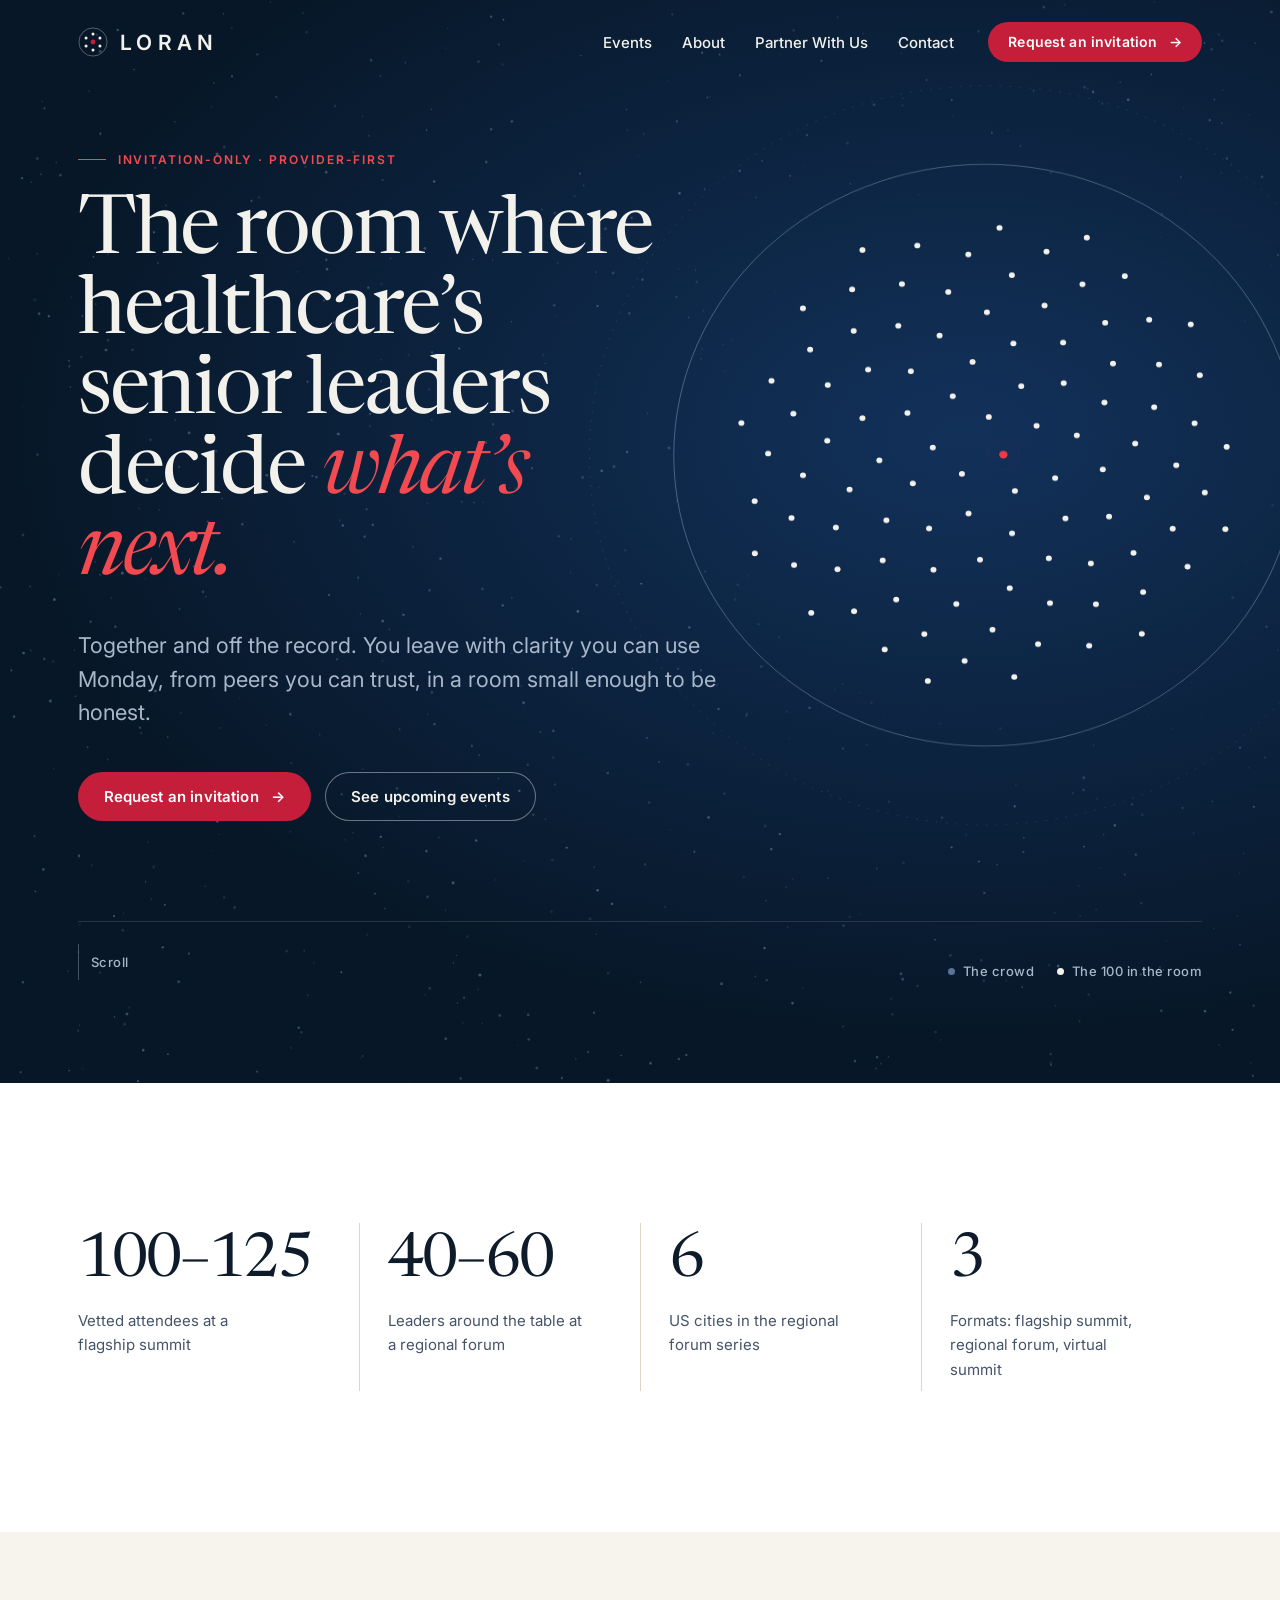
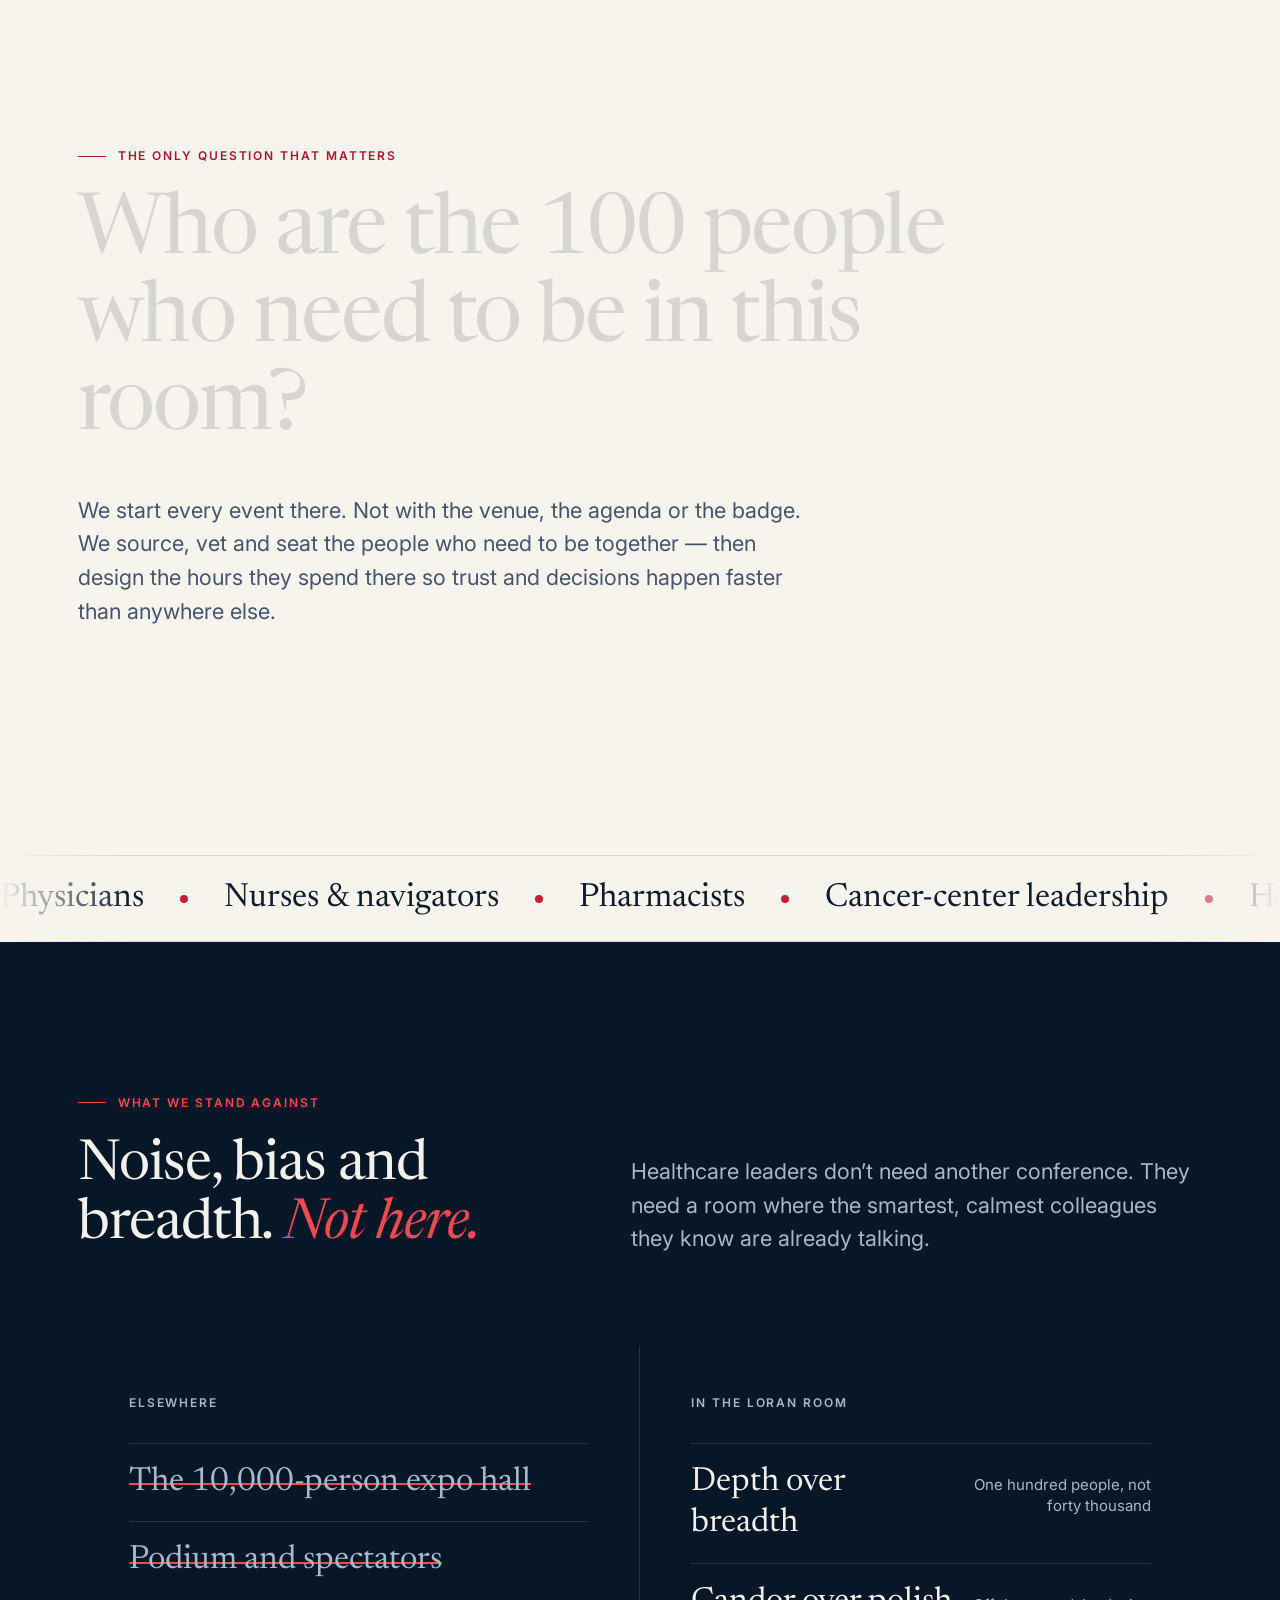
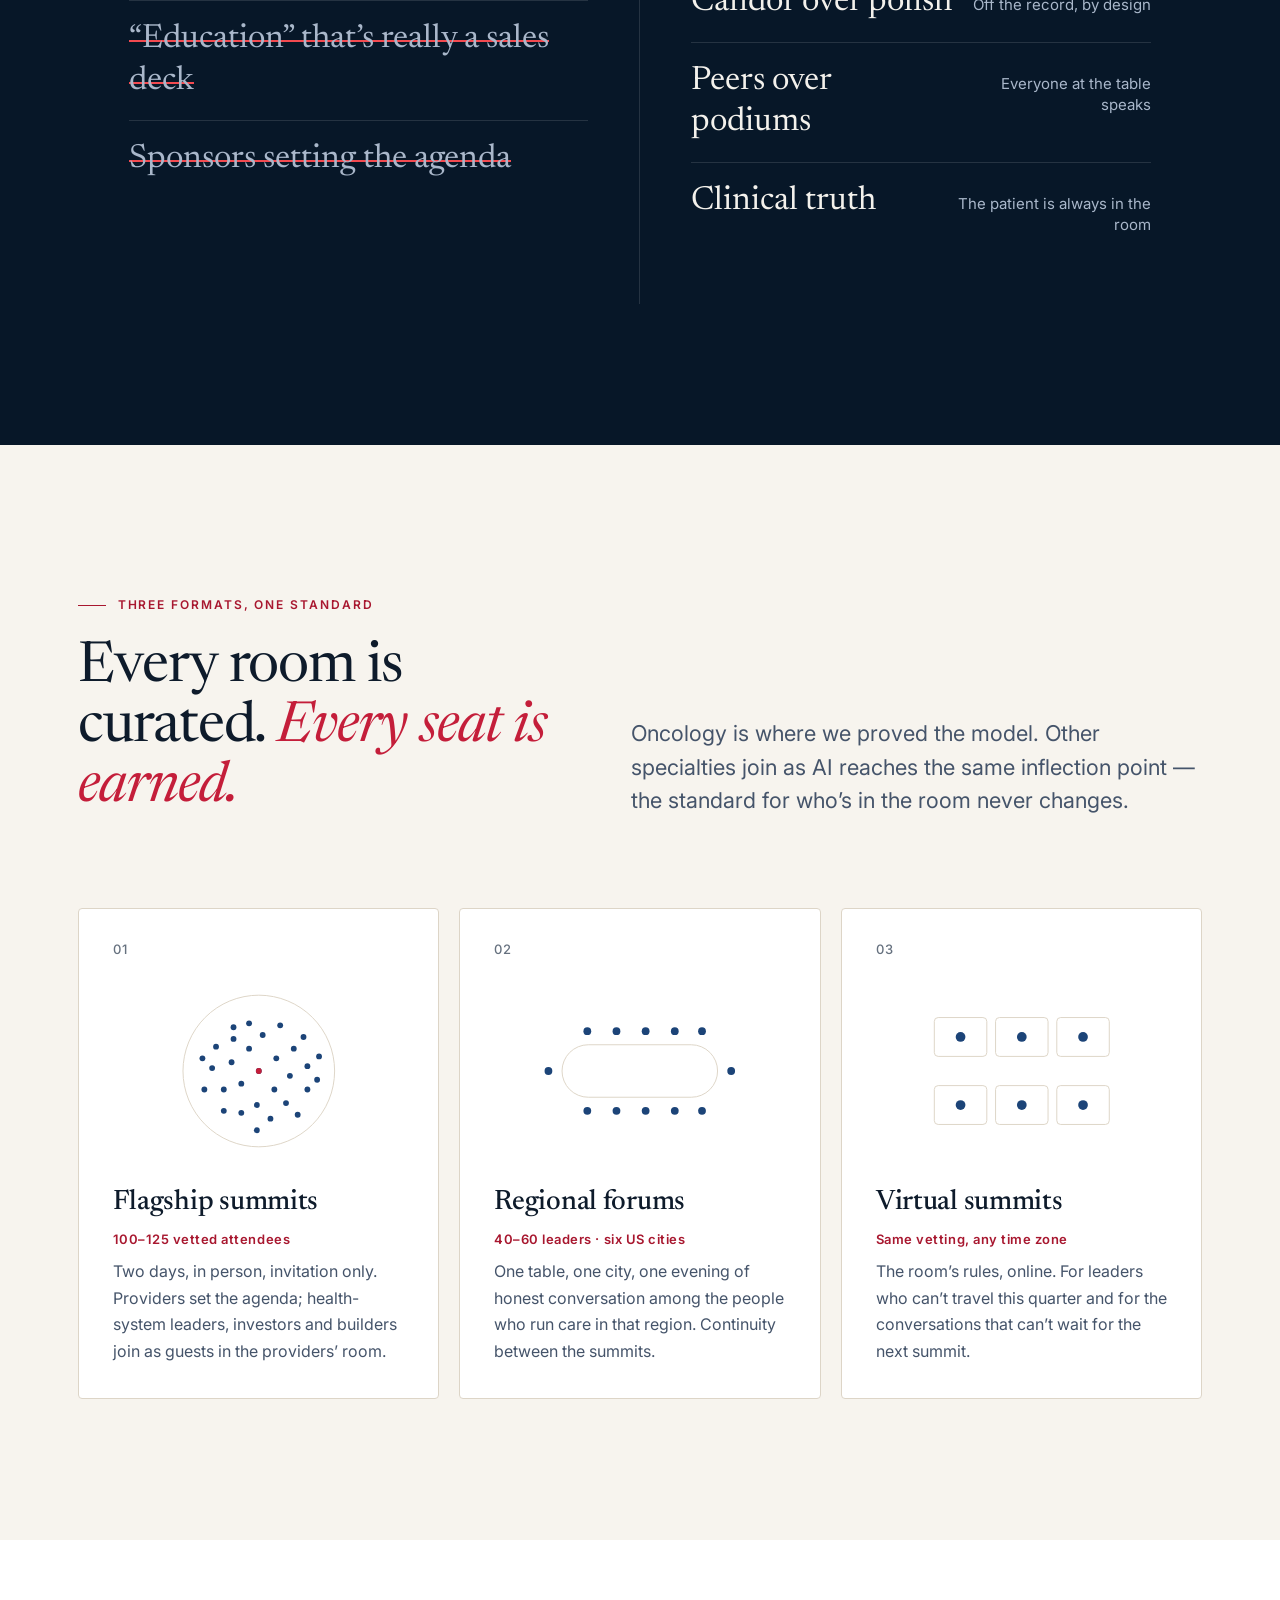
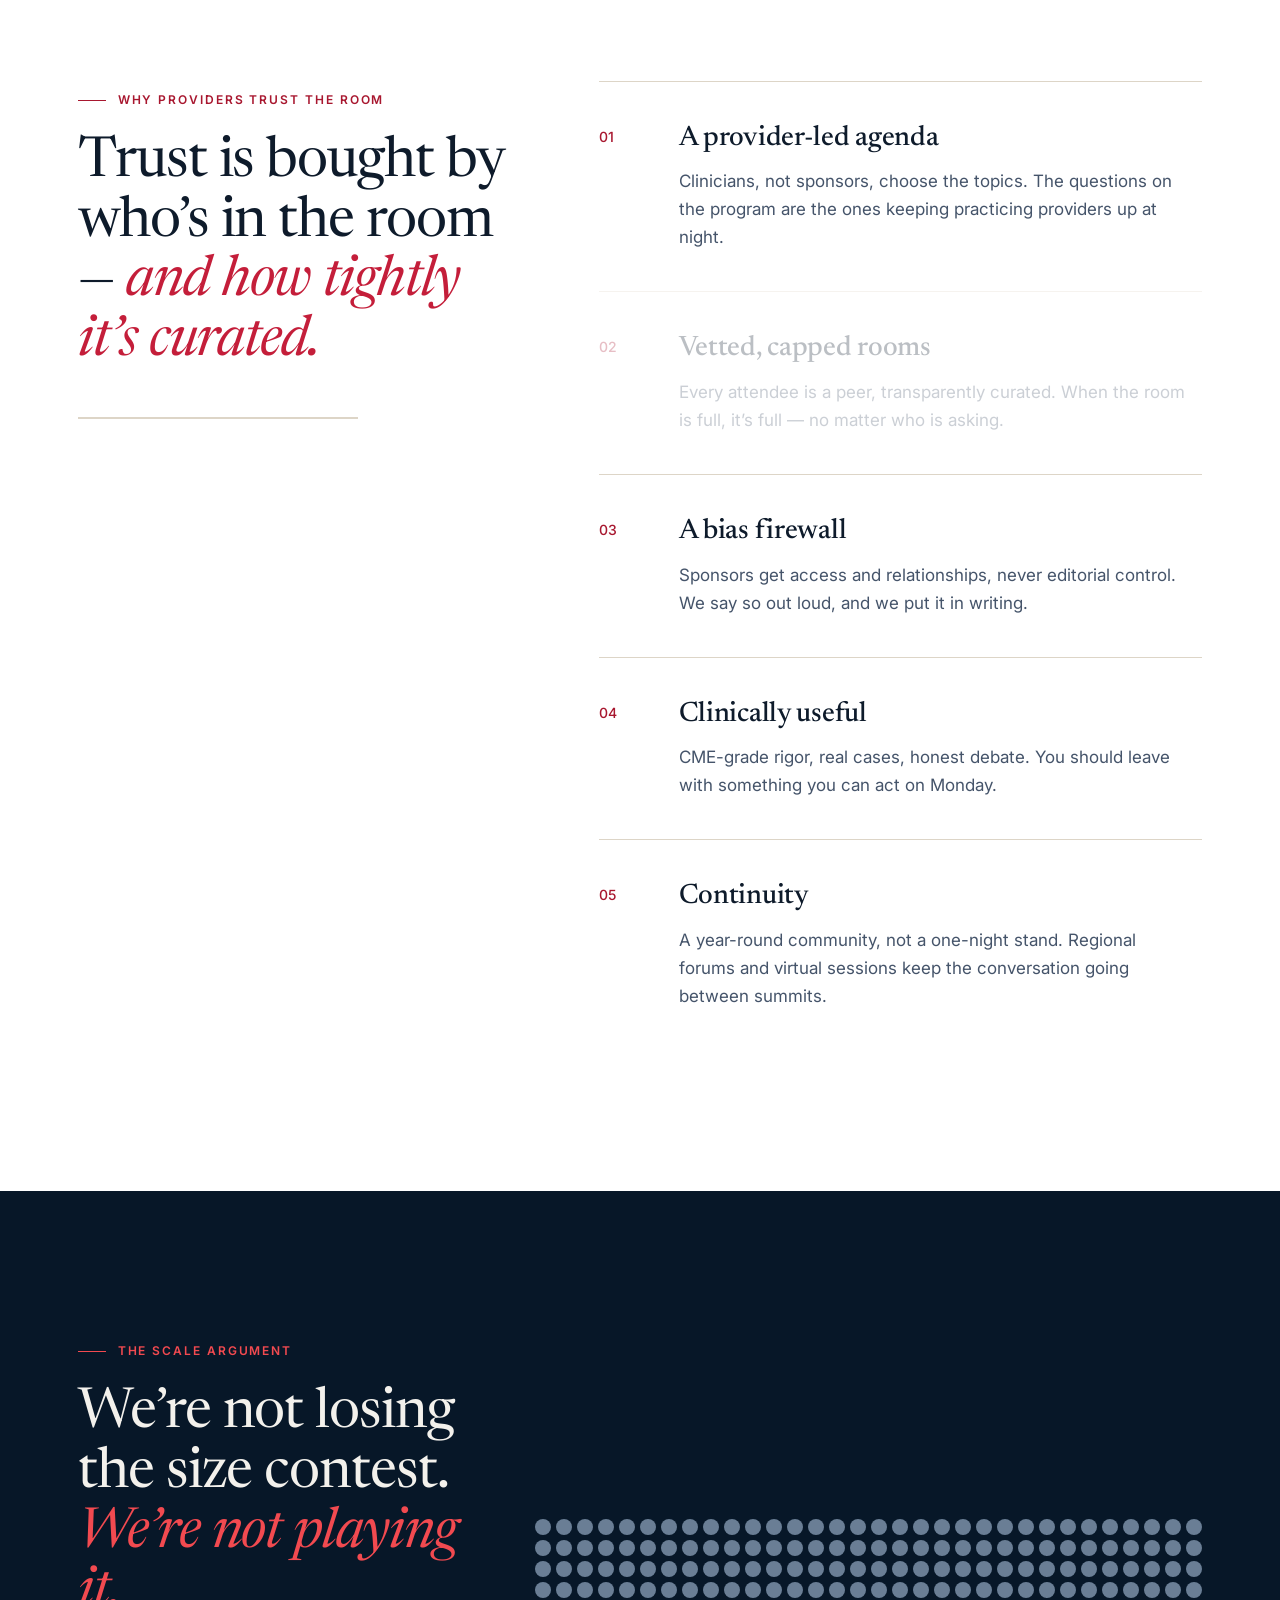
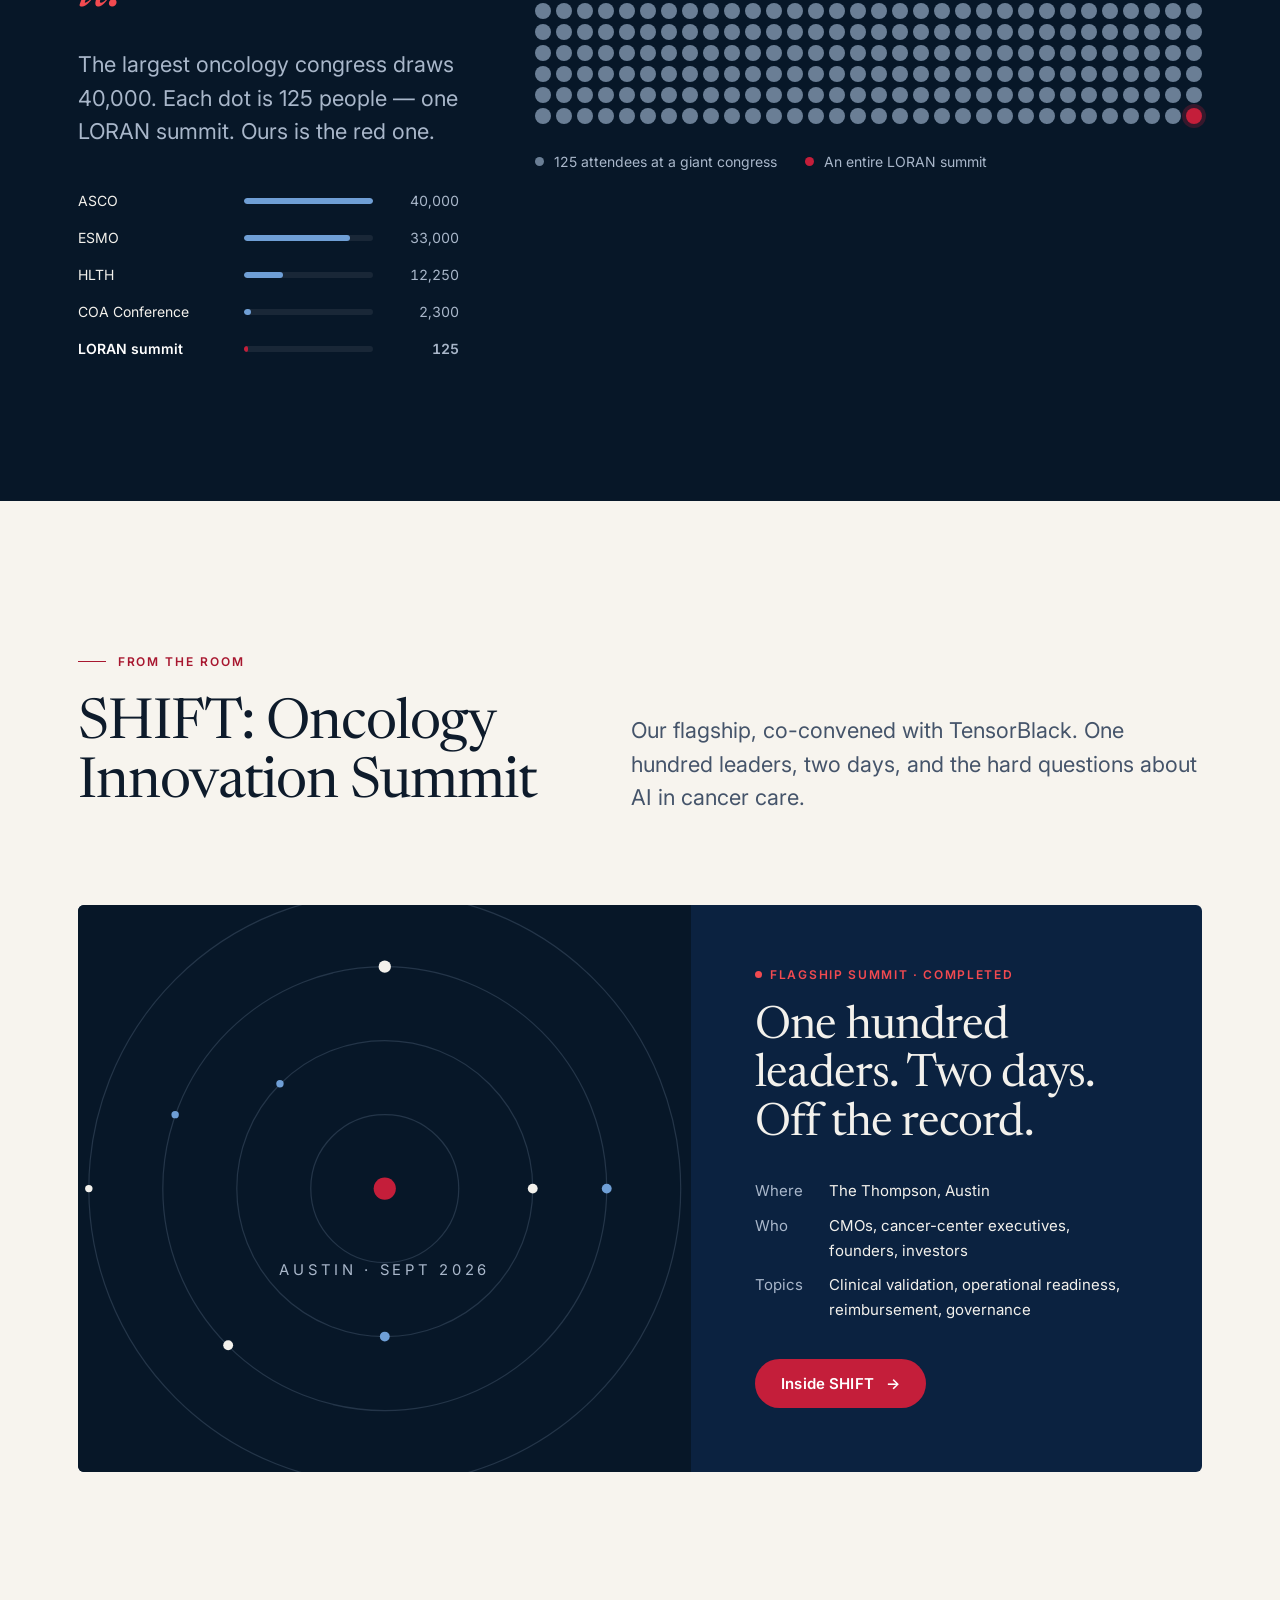
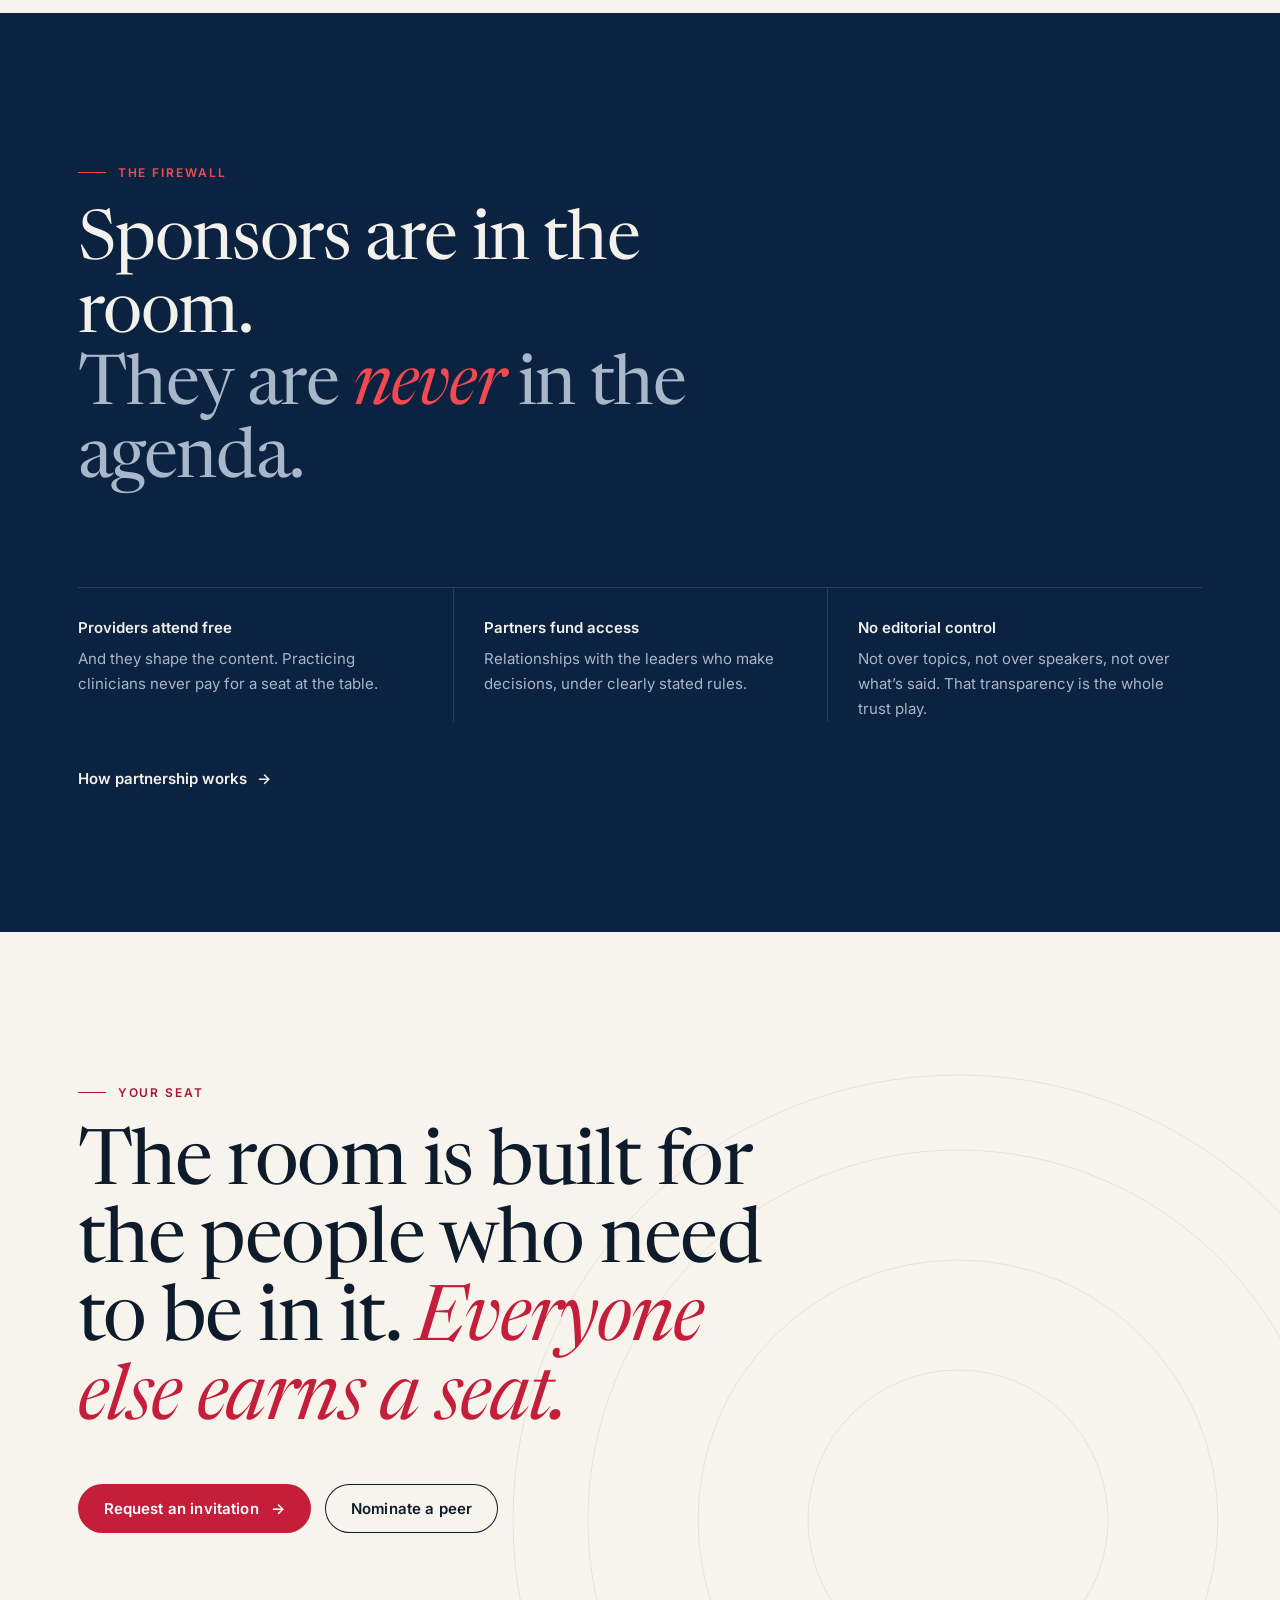
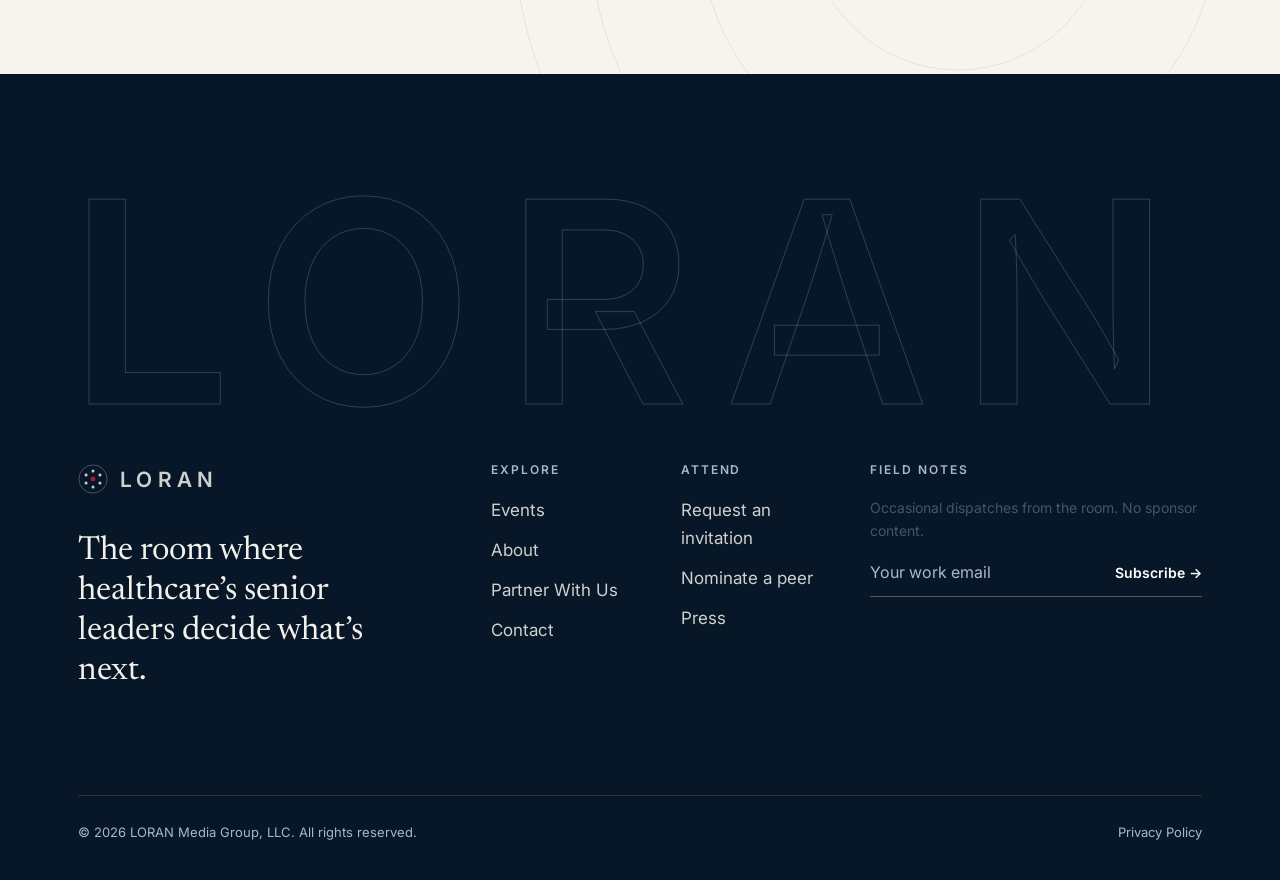
==== commit 01491b8d: "Shift the LORAN accent from coral to a true crimson The red read as orange. The accent is now #C41E3" ====
--- a/loran/index.html
+++ b/loran/index.html
@@ -20,7 +20,7 @@
 <a class="skip" href="#main">Skip to content</a>
 <header class="site-header">
   <div class="wrap">
-    <a class="logo" href="index.html" aria-label="LORAN home"><svg viewBox="0 0 32 32" aria-hidden="true"><circle cx="16" cy="16" r="15" fill="none" stroke="currentColor" stroke-opacity=".35"/><g fill="currentColor"><circle cx="16" cy="7.5" r="1.6"/><circle cx="23.4" cy="11.8" r="1.6"/><circle cx="23.4" cy="20.2" r="1.6"/><circle cx="16" cy="24.5" r="1.6"/><circle cx="8.6" cy="20.2" r="1.6"/><circle cx="8.6" cy="11.8" r="1.6"/></g><circle cx="16" cy="16" r="2.6" fill="#D2483A"/></svg><span class="word">LORAN</span></a>
+    <a class="logo" href="index.html" aria-label="LORAN home"><svg viewBox="0 0 32 32" aria-hidden="true"><circle cx="16" cy="16" r="15" fill="none" stroke="currentColor" stroke-opacity=".35"/><g fill="currentColor"><circle cx="16" cy="7.5" r="1.6"/><circle cx="23.4" cy="11.8" r="1.6"/><circle cx="23.4" cy="20.2" r="1.6"/><circle cx="16" cy="24.5" r="1.6"/><circle cx="8.6" cy="20.2" r="1.6"/><circle cx="8.6" cy="11.8" r="1.6"/></g><circle cx="16" cy="16" r="2.6" fill="#C41E3A"/></svg><span class="word">LORAN</span></a>
     <button class="menu-btn" aria-expanded="false" aria-controls="nav" aria-label="Menu"><span></span><span></span></button>
     <nav class="nav" id="nav" aria-label="Primary">
       <ul><li><a href="events.html">Events</a></li><li><a href="about.html">About</a></li><li><a href="partner.html">Partner With Us</a></li><li><a href="contact.html">Contact</a></li></ul>
@@ -128,7 +128,7 @@
           <g fill="#1C4478">
             <circle class="seat" cx="150" cy="85" r="3"/><circle class="seat" cx="168" cy="72" r="3"/><circle class="seat" cx="132" cy="98" r="3"/><circle class="seat" cx="140" cy="62" r="3"/><circle class="seat" cx="166" cy="104" r="3"/><circle class="seat" cx="122" cy="76" r="3"/><circle class="seat" cx="182" cy="90" r="3"/><circle class="seat" cx="154" cy="48" r="3"/><circle class="seat" cx="148" cy="120" r="3"/><circle class="seat" cx="186" cy="62" r="3"/><circle class="seat" cx="114" cy="104" r="3"/><circle class="seat" cx="124" cy="52" r="3"/><circle class="seat" cx="178" cy="118" r="3"/><circle class="seat" cx="200" cy="80" r="3"/><circle class="seat" cx="102" cy="82" r="3"/><circle class="seat" cx="132" cy="128" r="3"/><circle class="seat" cx="172" cy="38" r="3"/><circle class="seat" cx="200" cy="104" r="3"/><circle class="seat" cx="106" cy="60" r="3"/><circle class="seat" cx="140" cy="36" r="3"/><circle class="seat" cx="162" cy="134" r="3"/><circle class="seat" cx="196" cy="50" r="3"/><circle class="seat" cx="94" cy="104" r="3"/><circle class="seat" cx="114" cy="126" r="3"/><circle class="seat" cx="212" cy="70" r="3"/><circle class="seat" cx="190" cy="130" r="3"/><circle class="seat" cx="92" cy="72" r="3"/><circle class="seat" cx="124" cy="40" r="3"/><circle class="seat" cx="210" cy="94" r="3"/><circle class="seat" cx="148" cy="146" r="3"/>
           </g>
-          <circle class="seat hl" cx="150" cy="85" r="3" fill="#D2483A"/>
+          <circle class="seat hl" cx="150" cy="85" r="3" fill="#C41E3A"/>
         </svg>
         <h3 class="h3">Flagship summits</h3>
         <p class="size">100&ndash;125 vetted attendees</p>
@@ -202,7 +202,7 @@
     </div>
     <div>
       <div class="dotfield" data-dots="320" role="img" aria-label="320 dots representing 40,000 attendees at the largest oncology congress; one red dot representing a 125-person LORAN summit."></div>
-      <div class="scale-key"><span><b style="background:rgba(188,211,238,.55)"></b> 125 attendees at a giant congress</span><span><b style="background:#D2483A"></b> An entire LORAN summit</span></div>
+      <div class="scale-key"><span><b style="background:rgba(188,211,238,.55)"></b> 125 attendees at a giant congress</span><span><b style="background:#C41E3A"></b> An entire LORAN summit</span></div>
     </div>
   </div>
 </section>
@@ -222,7 +222,7 @@
           <circle class="o" cx="300" cy="230" r="60"/><circle class="o" cx="300" cy="230" r="120"/><circle class="o" cx="300" cy="230" r="180"/><circle class="o" cx="300" cy="230" r="240"/>
           <g class="spin"><circle cx="300" cy="50" r="5" fill="#F3F1EC"/><circle cx="480" cy="230" r="4" fill="#6F9FD6"/><circle cx="173" cy="357" r="4" fill="#F3F1EC"/><circle cx="130" cy="170" r="3" fill="#6F9FD6"/></g>
           <g class="spin rev"><circle cx="420" cy="230" r="4" fill="#F3F1EC"/><circle cx="215" cy="145" r="3" fill="#6F9FD6"/><circle cx="300" cy="350" r="4" fill="#6F9FD6"/><circle cx="60" cy="230" r="3" fill="#F3F1EC"/></g>
-          <circle cx="300" cy="230" r="9" fill="#D2483A"/>
+          <circle cx="300" cy="230" r="9" fill="#C41E3A"/>
           <text x="300" y="300" text-anchor="middle" fill="#A9B7CA" font-family="Inter, sans-serif" font-size="12" letter-spacing="3">AUSTIN &middot; SEPT 2026</text>
         </svg>
       </div>
@@ -273,7 +273,7 @@
     <div class="footer-word" aria-hidden="true">LORAN</div>
     <div class="footer-top">
       <div>
-        <a class="logo" href="index.html" aria-label="LORAN home"><svg viewBox="0 0 32 32" aria-hidden="true"><circle cx="16" cy="16" r="15" fill="none" stroke="currentColor" stroke-opacity=".35"/><g fill="currentColor"><circle cx="16" cy="7.5" r="1.6"/><circle cx="23.4" cy="11.8" r="1.6"/><circle cx="23.4" cy="20.2" r="1.6"/><circle cx="16" cy="24.5" r="1.6"/><circle cx="8.6" cy="20.2" r="1.6"/><circle cx="8.6" cy="11.8" r="1.6"/></g><circle cx="16" cy="16" r="2.6" fill="#D2483A"/></svg><span class="word">LORAN</span></a>
+        <a class="logo" href="index.html" aria-label="LORAN home"><svg viewBox="0 0 32 32" aria-hidden="true"><circle cx="16" cy="16" r="15" fill="none" stroke="currentColor" stroke-opacity=".35"/><g fill="currentColor"><circle cx="16" cy="7.5" r="1.6"/><circle cx="23.4" cy="11.8" r="1.6"/><circle cx="23.4" cy="20.2" r="1.6"/><circle cx="16" cy="24.5" r="1.6"/><circle cx="8.6" cy="20.2" r="1.6"/><circle cx="8.6" cy="11.8" r="1.6"/></g><circle cx="16" cy="16" r="2.6" fill="#C41E3A"/></svg><span class="word">LORAN</span></a>
         <p class="tagline">The room where healthcare&rsquo;s senior leaders decide what&rsquo;s next.</p>
       </div>
       <div>
--- a/loran/styles.css
+++ b/loran/styles.css
@@ -19,11 +19,11 @@
   --blue-400: #6F9FD6;      /* links and accents on dark ground          */
   --blue-200: #BCD3EE;
 
-  /* The updated red. Deeper and warmer than the old hot red; it marks
+  /* The updated red: a true crimson, deeper and cooler than the old hot red; it marks
      the room (the one highlighted dot), the primary action and section
      markers. Nothing else uses it. */
-  --red:      #D2483A;
-  --red-ink:  #B23A2D;      /* red for small text on light — 5.1:1, AA   */
+  --red:      #C41E3A;
+  --red-ink:  #A8172F;      /* red for small text on light — 5.1:1, AA   */
 
   /* Light ground — warm paper so the site never reads as a hospital. */
   --paper:    #F7F4EE;
@@ -109,7 +109,7 @@
 .eyebrow::before {
   content: ""; width: 28px; height: 1px; background: currentColor;
 }
-.dark .eyebrow, .darker .eyebrow { color: #F08A7E; }
+.dark .eyebrow, .darker .eyebrow { color: #F24A50; }
 
 .display {
   font: 400 clamp(44px, 6.4vw, 96px)/.98 var(--serif);
@@ -129,7 +129,7 @@
 }
 .display em, .h1 em, .h2 em { font-style: italic; color: var(--red); }
 .dark .display em, .darker .display em, .dark .h1 em, .darker .h1 em,
-.dark .h2 em, .darker .h2 em { color: #F08A7E; }
+.dark .h2 em, .darker .h2 em { color: #F24A50; }
 
 .lede {
   font: 400 clamp(19px, 1.7vw, 23px)/1.55 var(--sans);
@@ -433,7 +433,7 @@
 .versus .against li { color: var(--on-dark-2); position: relative; }
 .versus .against li s {
   text-decoration: none;
-  background: linear-gradient(#F08A7E, #F08A7E) 0 55% / 0 2px no-repeat;
+  background: linear-gradient(#F24A50, #F24A50) 0 55% / 0 2px no-repeat;
   transition: background-size 1s var(--ease);
   transition-delay: calc(var(--i) * 180ms + 300ms);
 }
@@ -500,7 +500,7 @@
 .reasons h3 { margin-bottom: 12px; }
 .reasons p { color: var(--ink-2); margin: 0; max-width: 46ch; }
 .dark .reasons li, .darker .reasons li { border-color: var(--line-dark); }
-.dark .reasons li::before, .darker .reasons li::before { color: #F08A7E; }
+.dark .reasons li::before, .darker .reasons li::before { color: #F24A50; }
 .dark .reasons p, .darker .reasons p { color: var(--on-dark-2); }
 @media (max-width: 860px) {
   .sticky-grid { grid-template-columns: 1fr; }
@@ -521,9 +521,9 @@
   transform: scale(0); transition: transform .5s var(--ease), background .4s;
 }
 .dotfield.in i { transform: scale(1); transition-delay: calc(var(--k) * 3ms); }
-.dotfield i.loran { background: var(--red); box-shadow: 0 0 0 4px rgba(210,72,58,.25); }
+.dotfield i.loran { background: var(--red); box-shadow: 0 0 0 4px rgba(196,30,58,.25); }
 .dotfield.in i.loran { animation: pulse 2.4s 2s var(--ease) infinite; }
-@keyframes pulse { 50% { box-shadow: 0 0 0 9px rgba(210,72,58,0); } }
+@keyframes pulse { 50% { box-shadow: 0 0 0 9px rgba(196,30,58,0); } }
 .scale-key { display: flex; gap: 28px; flex-wrap: wrap; margin-top: 26px; font-size: 14px; color: var(--on-dark-2); }
 .scale-key span { display: inline-flex; align-items: center; gap: 10px; }
 .scale-key b { width: 9px; height: 9px; border-radius: 50%; }
@@ -552,7 +552,7 @@
 .feature .art { position: relative; min-height: 460px; background: var(--navy-950); overflow: hidden; }
 .feature .art svg { position: absolute; inset: 0; width: 100%; height: 100%; }
 .feature .body { padding: clamp(32px, 5vw, 64px); display: flex; flex-direction: column; justify-content: center; }
-.feature .tag { display: inline-flex; gap: 8px; align-items: center; font: 600 12px/1 var(--sans); letter-spacing: .14em; text-transform: uppercase; color: #F08A7E; margin-bottom: 22px; }
+.feature .tag { display: inline-flex; gap: 8px; align-items: center; font: 600 12px/1 var(--sans); letter-spacing: .14em; text-transform: uppercase; color: #F24A50; margin-bottom: 22px; }
 .feature .tag::before { content: ""; width: 7px; height: 7px; border-radius: 50%; background: currentColor; }
 .feature .h2 { font-size: clamp(32px, 3.6vw, 50px); }
 .feature dl { display: grid; grid-template-columns: auto 1fr; gap: 10px 26px; margin: 30px 0 36px; font-size: 15px; }
@@ -577,7 +577,7 @@
 }
 .firewall-quote .line { display: block; }
 .firewall-quote .line + .line { color: var(--on-dark-2); }
-.firewall-quote em { color: #F08A7E; }
+.firewall-quote em { color: #F24A50; }
 .rules { display: grid; grid-template-columns: repeat(3, 1fr); gap: 0; margin-top: clamp(56px, 7vw, 90px); }
 .rules > div { padding: 30px 30px 0 0; border-top: 1px solid var(--line-dark); }
 .rules > div + div { padding-left: 30px; border-left: 1px solid var(--line-dark); }
@@ -640,7 +640,7 @@
   font: 600 11px/1 var(--sans); letter-spacing: .1em; text-transform: uppercase;
   background: var(--sand); color: var(--ink-2);
 }
-.pill.live { background: rgba(210,72,58,.12); color: var(--red-ink); }
+.pill.live { background: rgba(196,30,58,.12); color: var(--red-ink); }
 .pill.live::before { content: ""; width: 6px; height: 6px; border-radius: 50%; background: currentColor; }
 @media (max-width: 860px) {
   .event-row { grid-template-columns: 1fr; gap: 14px; }
@@ -716,7 +716,7 @@
 /* Process steps */
 .steps { display: grid; grid-template-columns: repeat(5, 1fr); counter-reset: s; position: relative; }
 .steps::before { content: ""; position: absolute; left: 0; right: 0; top: 22px; height: 1px; background: var(--line-dark); }
-.steps::after { content: ""; position: absolute; left: 0; top: 22px; height: 1px; width: 100%; background: #F08A7E; transform: scaleX(0); transform-origin: left; transition: transform 2.4s var(--ease); }
+.steps::after { content: ""; position: absolute; left: 0; top: 22px; height: 1px; width: 100%; background: #F24A50; transform: scaleX(0); transform-origin: left; transition: transform 2.4s var(--ease); }
 .steps.in::after { transform: none; }
 .steps li { list-style: none; counter-increment: s; padding-right: 22px; position: relative; z-index: 1; }
 .steps li::before {
@@ -745,7 +745,7 @@
 .ledger li { display: grid; grid-template-columns: 26px 1fr; gap: 12px; padding: 14px 0; border-top: 1px solid var(--line); }
 .ledger .no li { border-color: var(--line-dark); color: var(--on-dark-2); }
 .ledger li::before { content: "+"; font: 600 18px/1.3 var(--sans); color: var(--red-ink); }
-.ledger .no li::before { content: "\2715"; font-size: 13px; line-height: 1.9; color: #F08A7E; }
+.ledger .no li::before { content: "\2715"; font-size: 13px; line-height: 1.9; color: #F24A50; }
 @media (max-width: 860px) { .ledger { grid-template-columns: 1fr; } }
 
 /* --------------------------------------------------------------------------
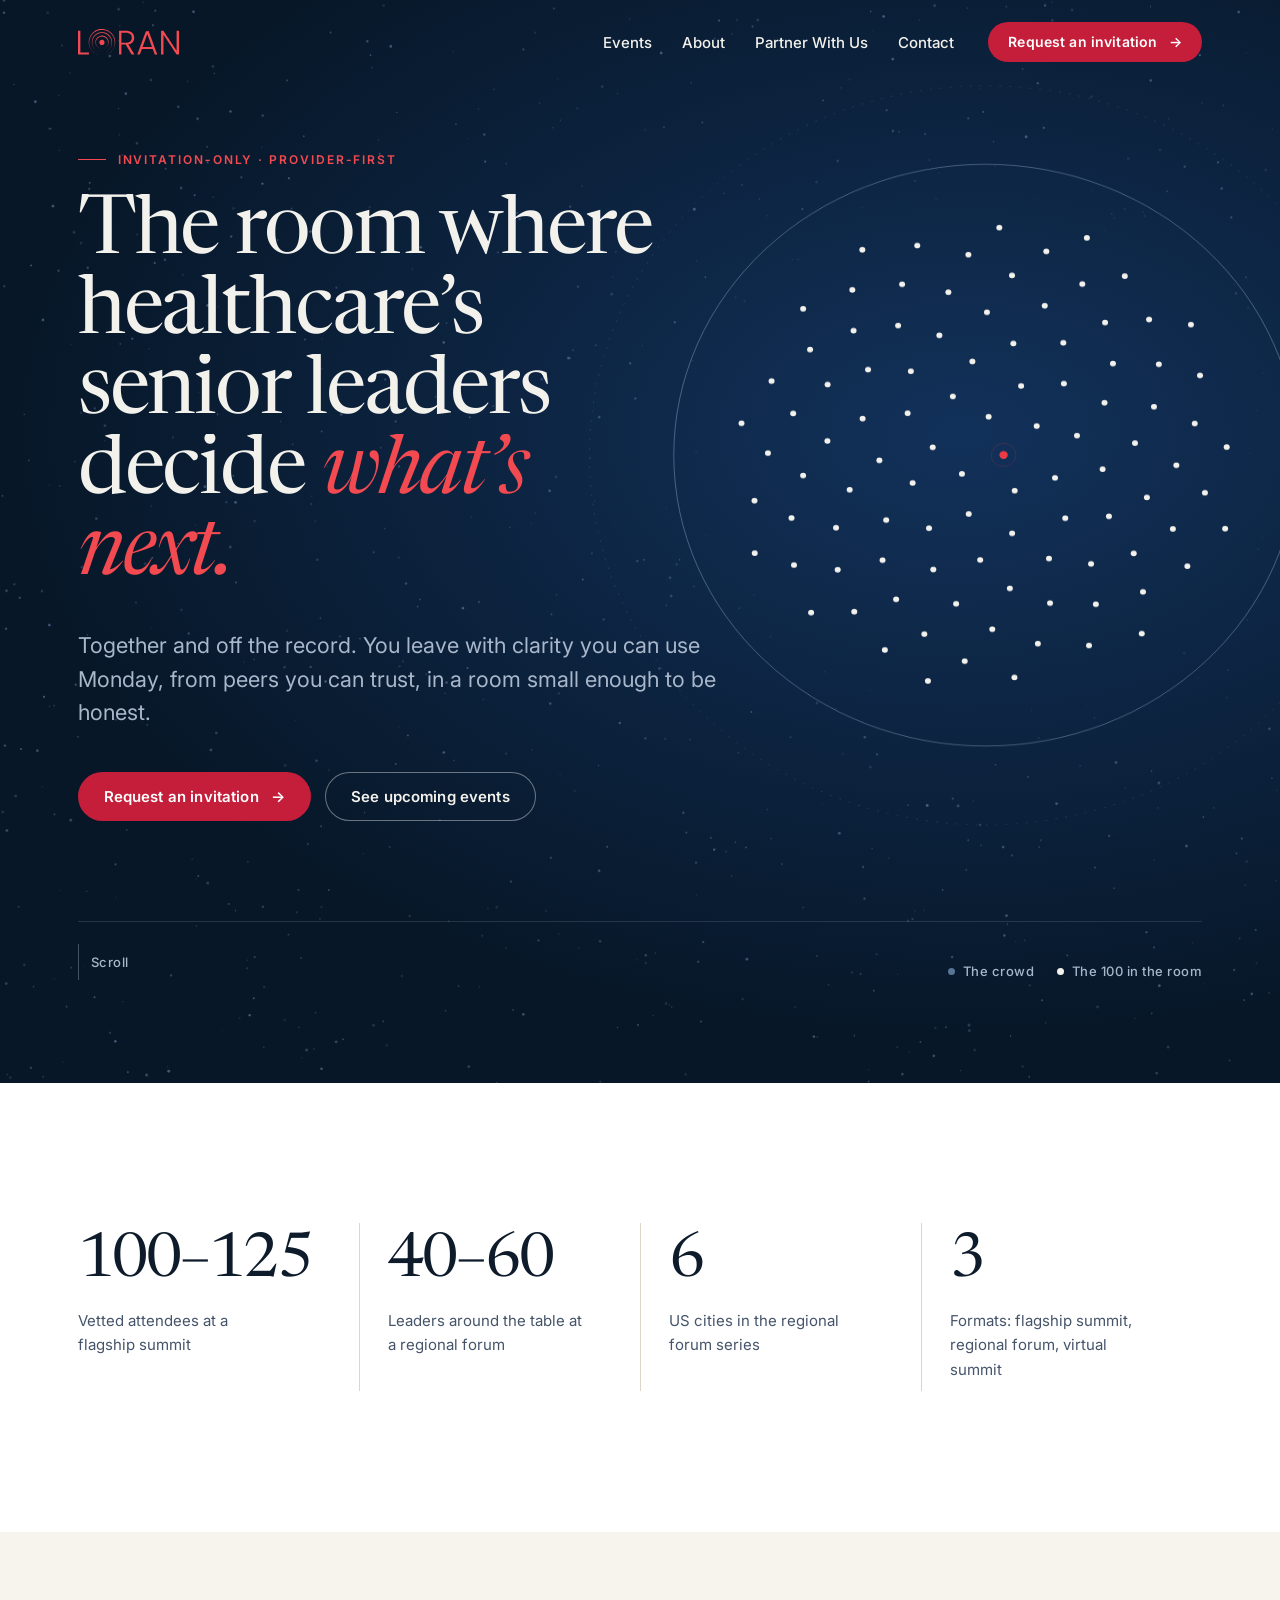
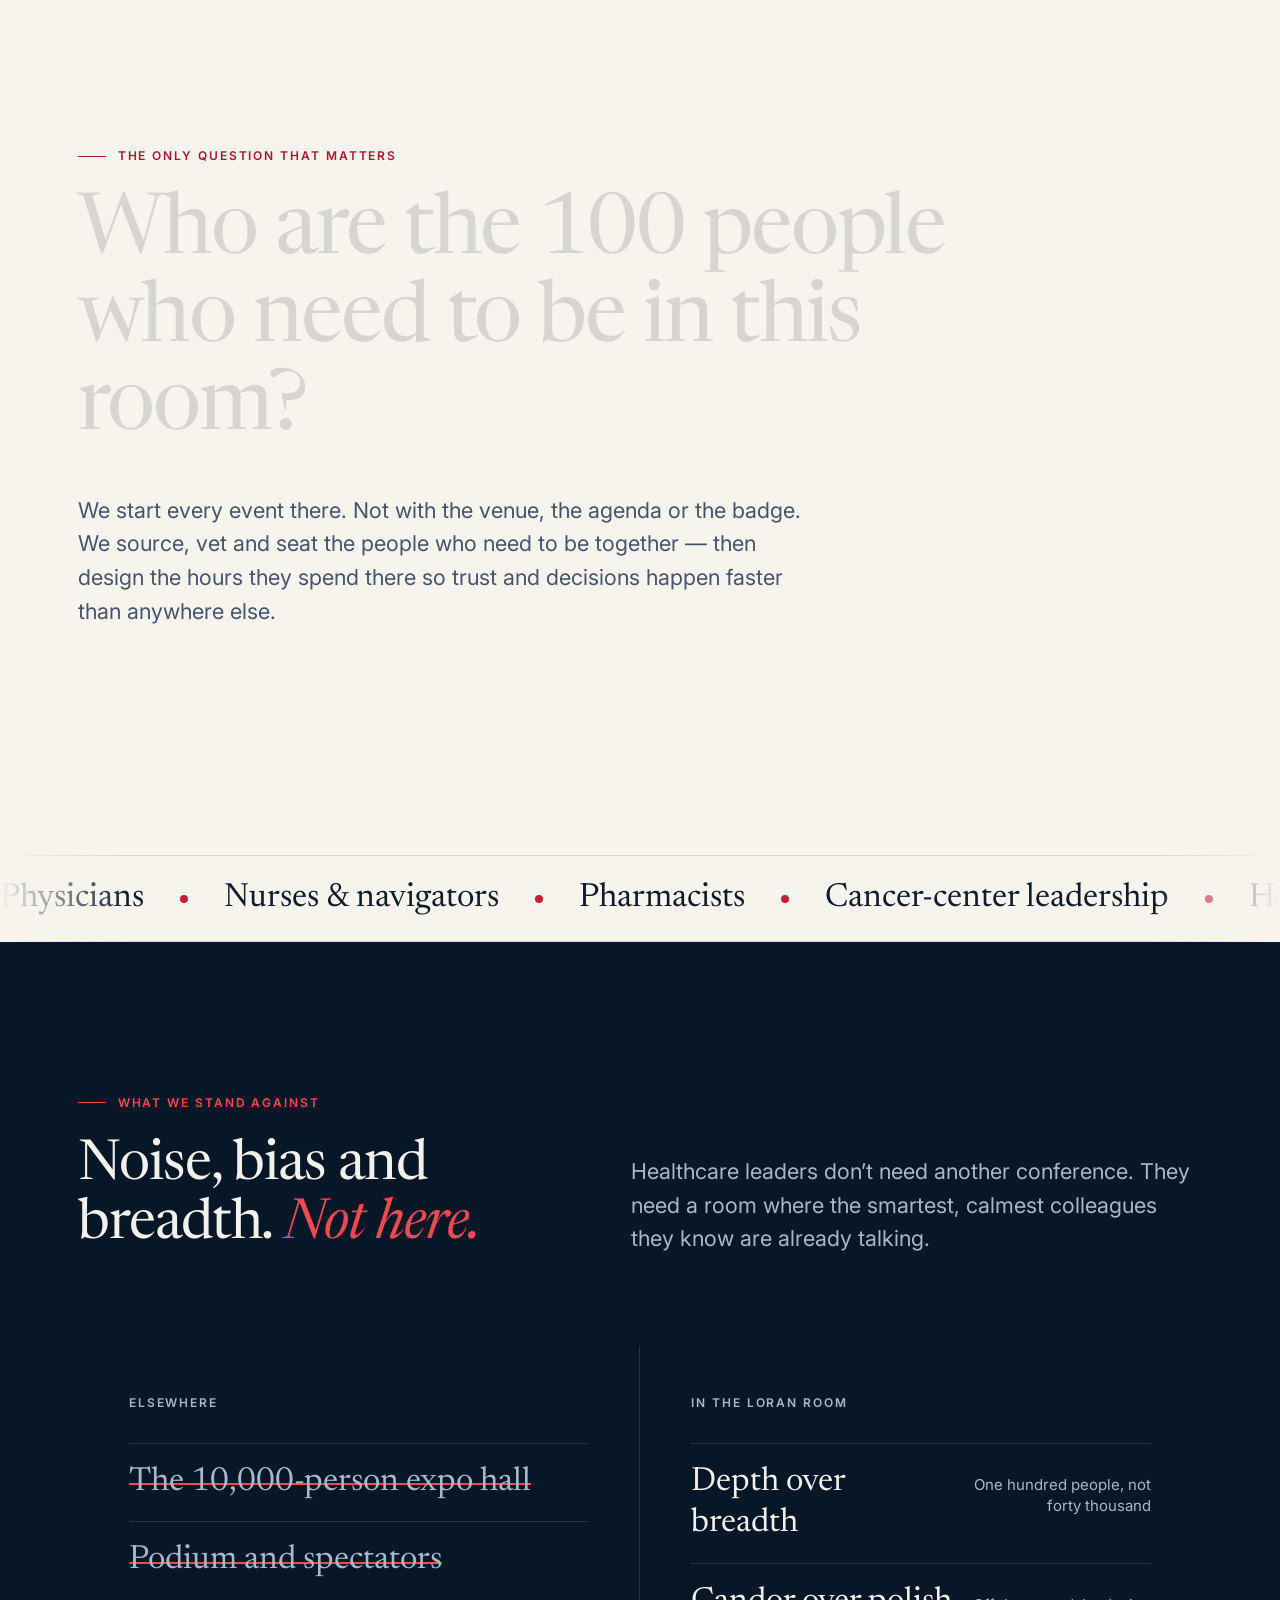
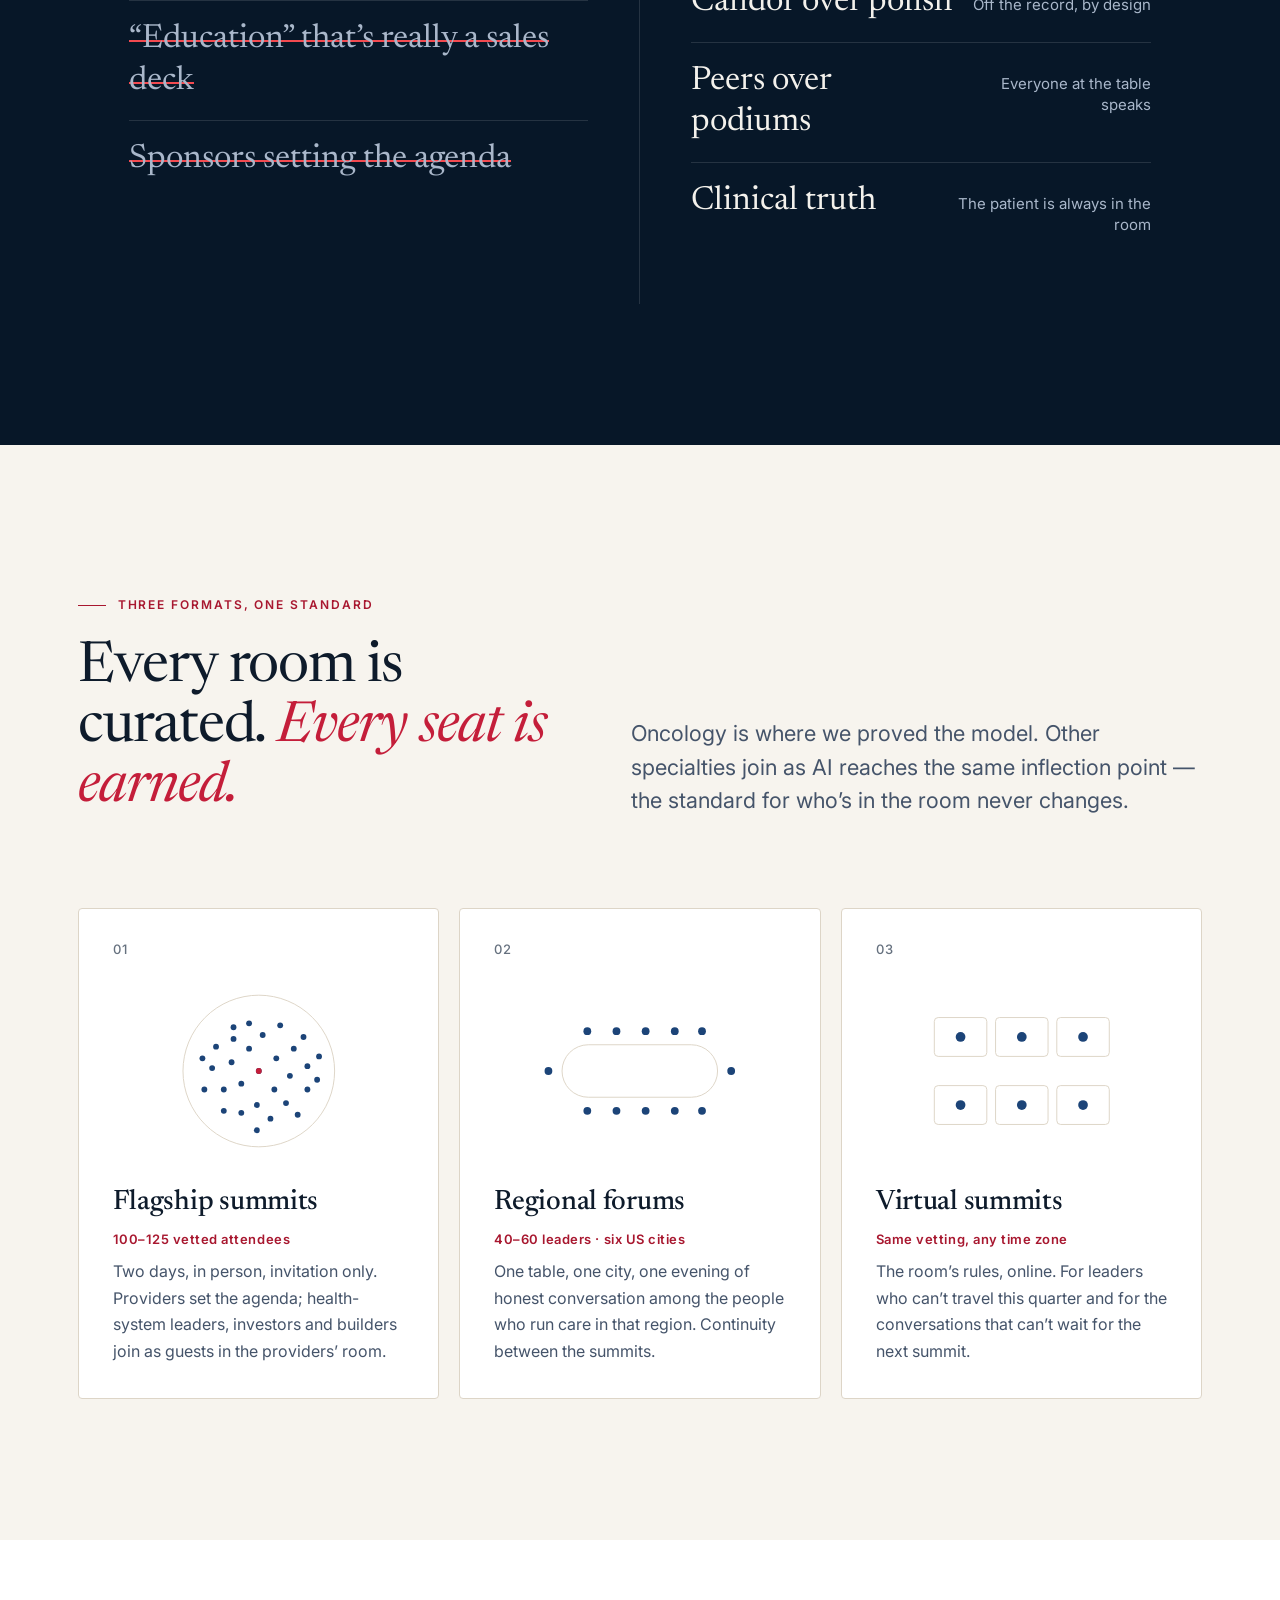
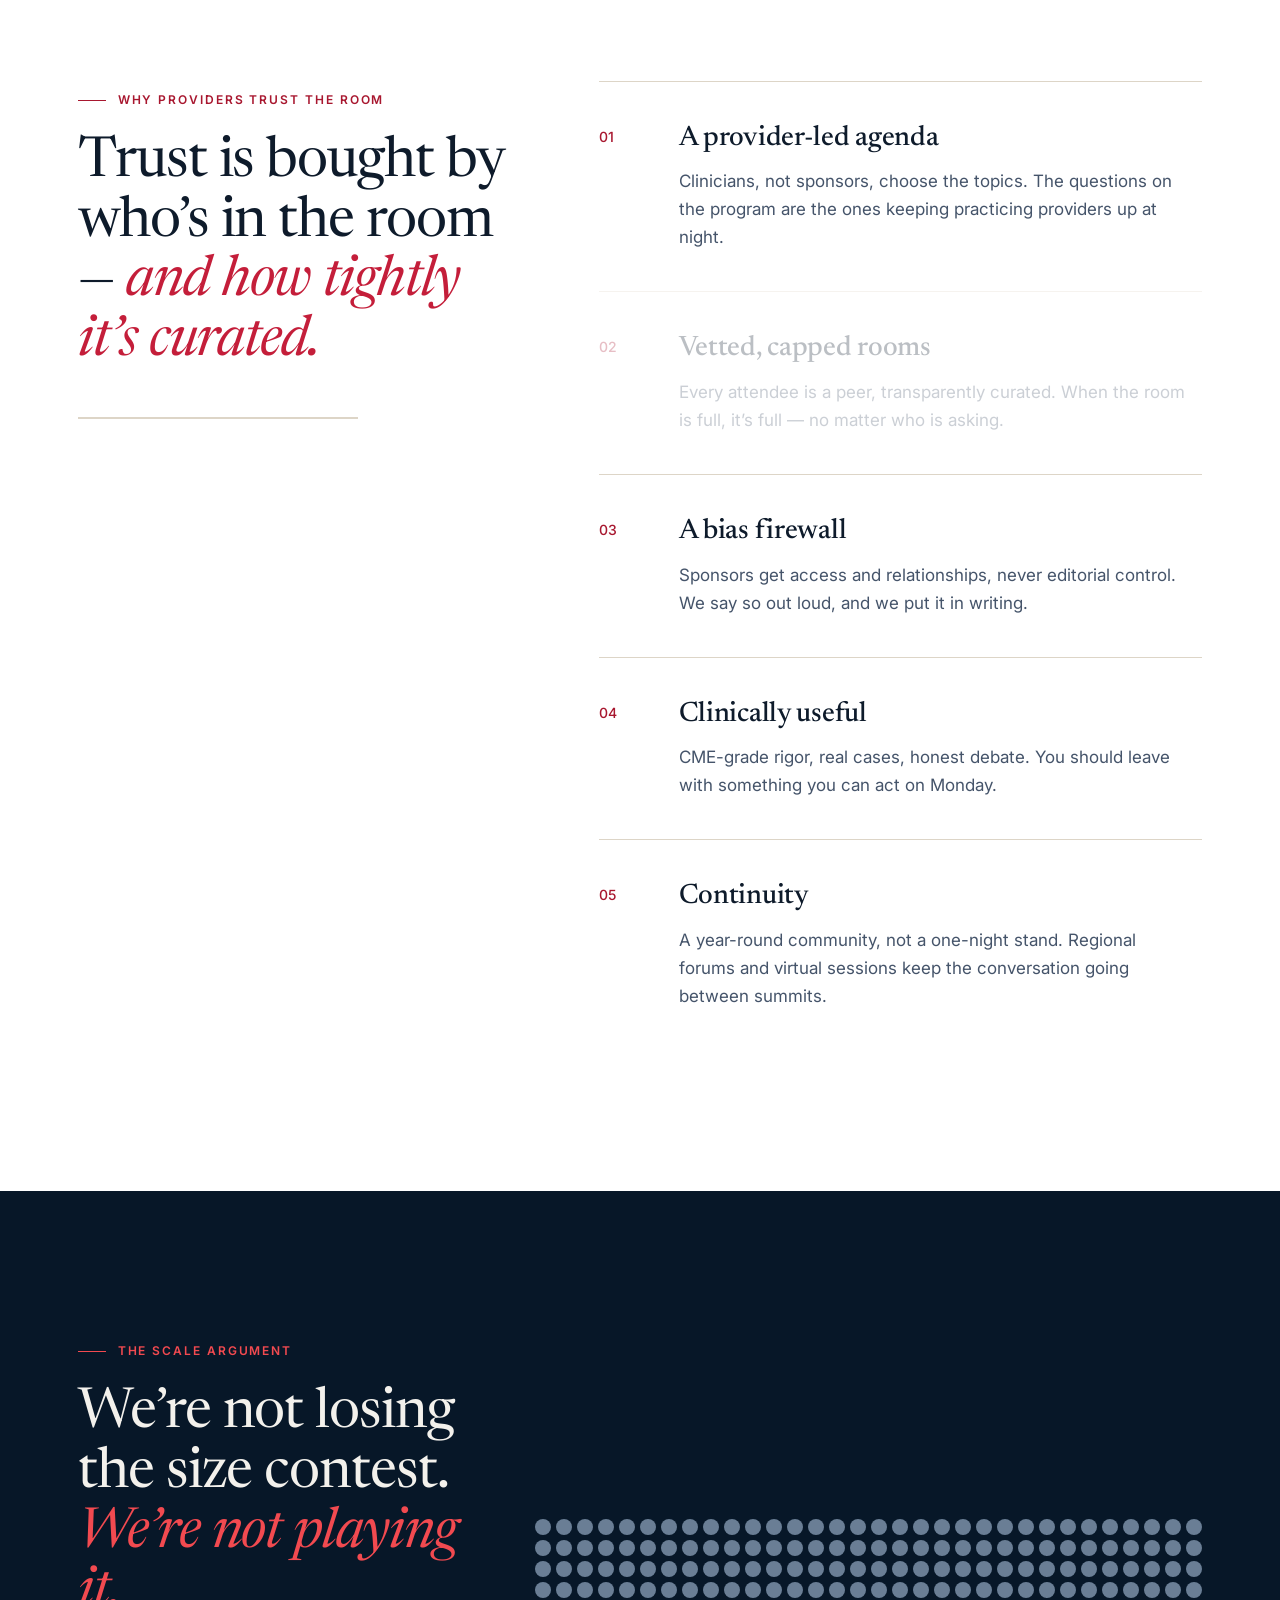
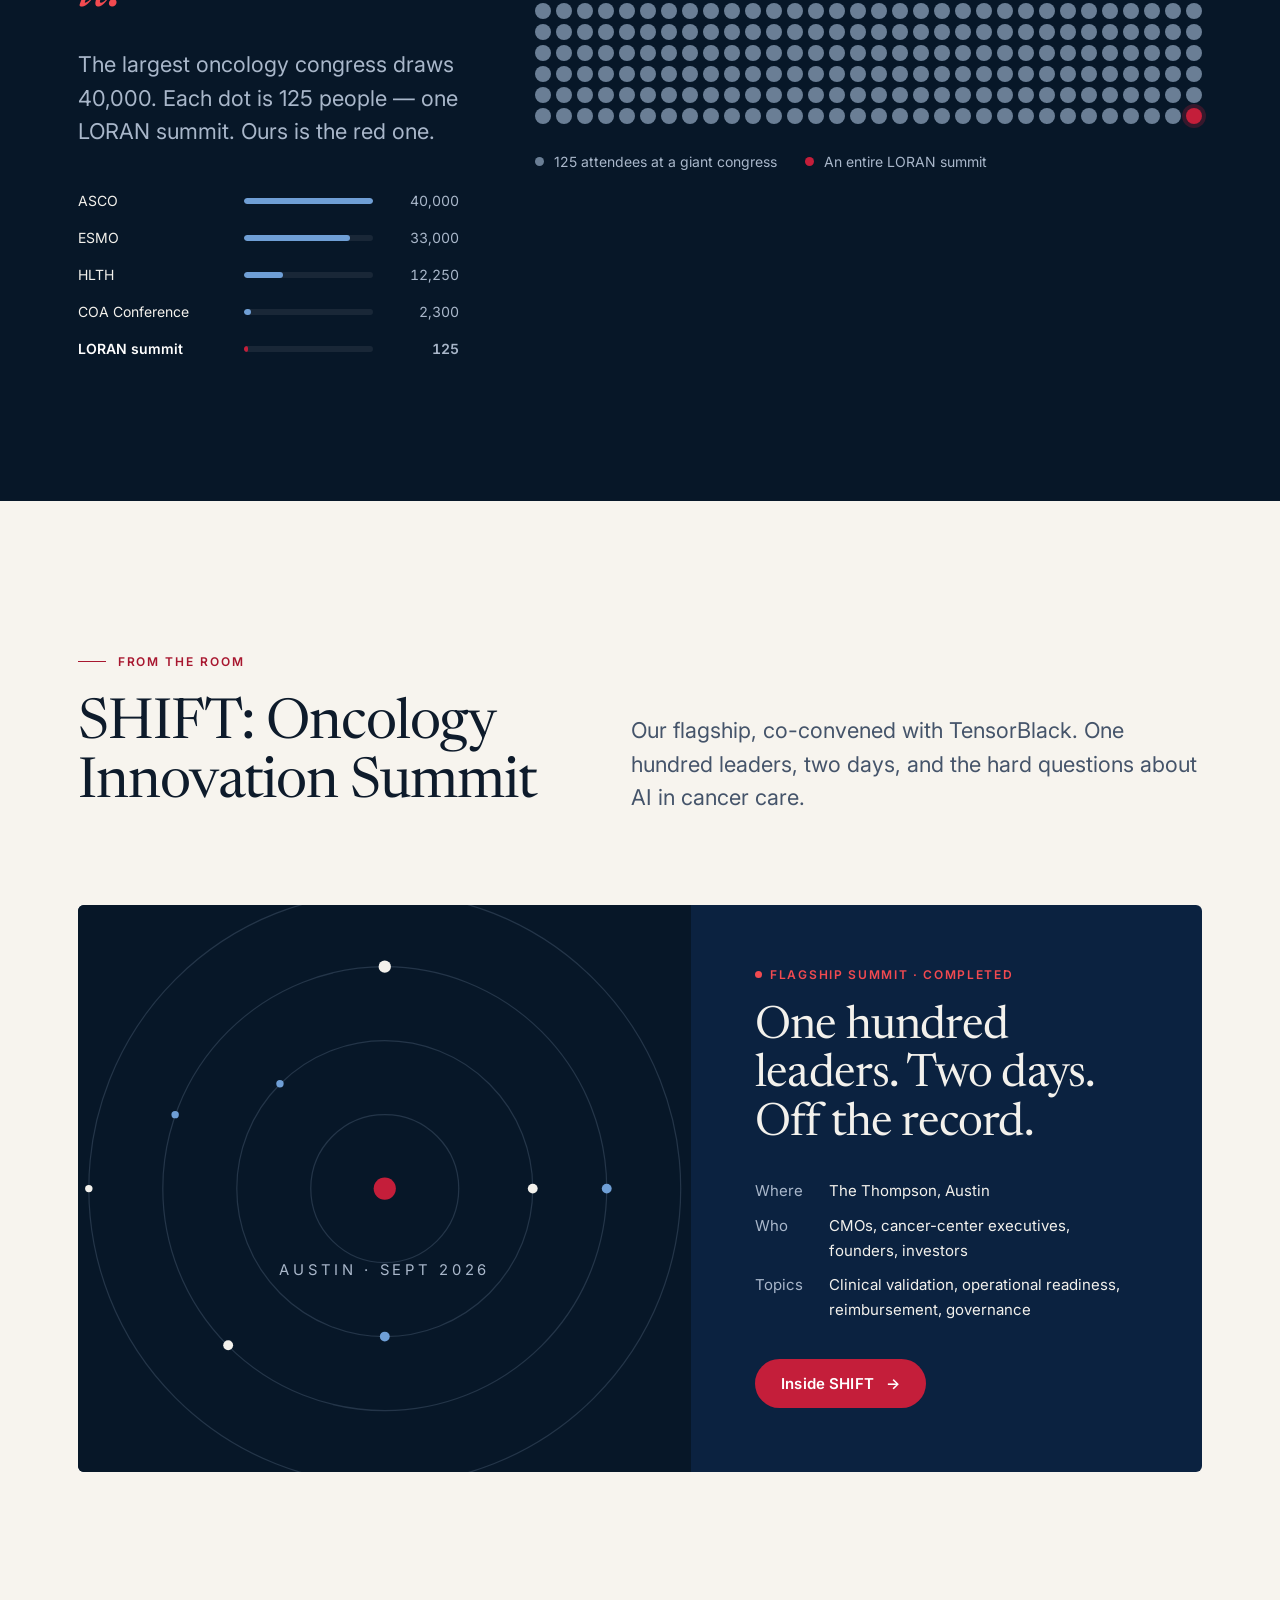
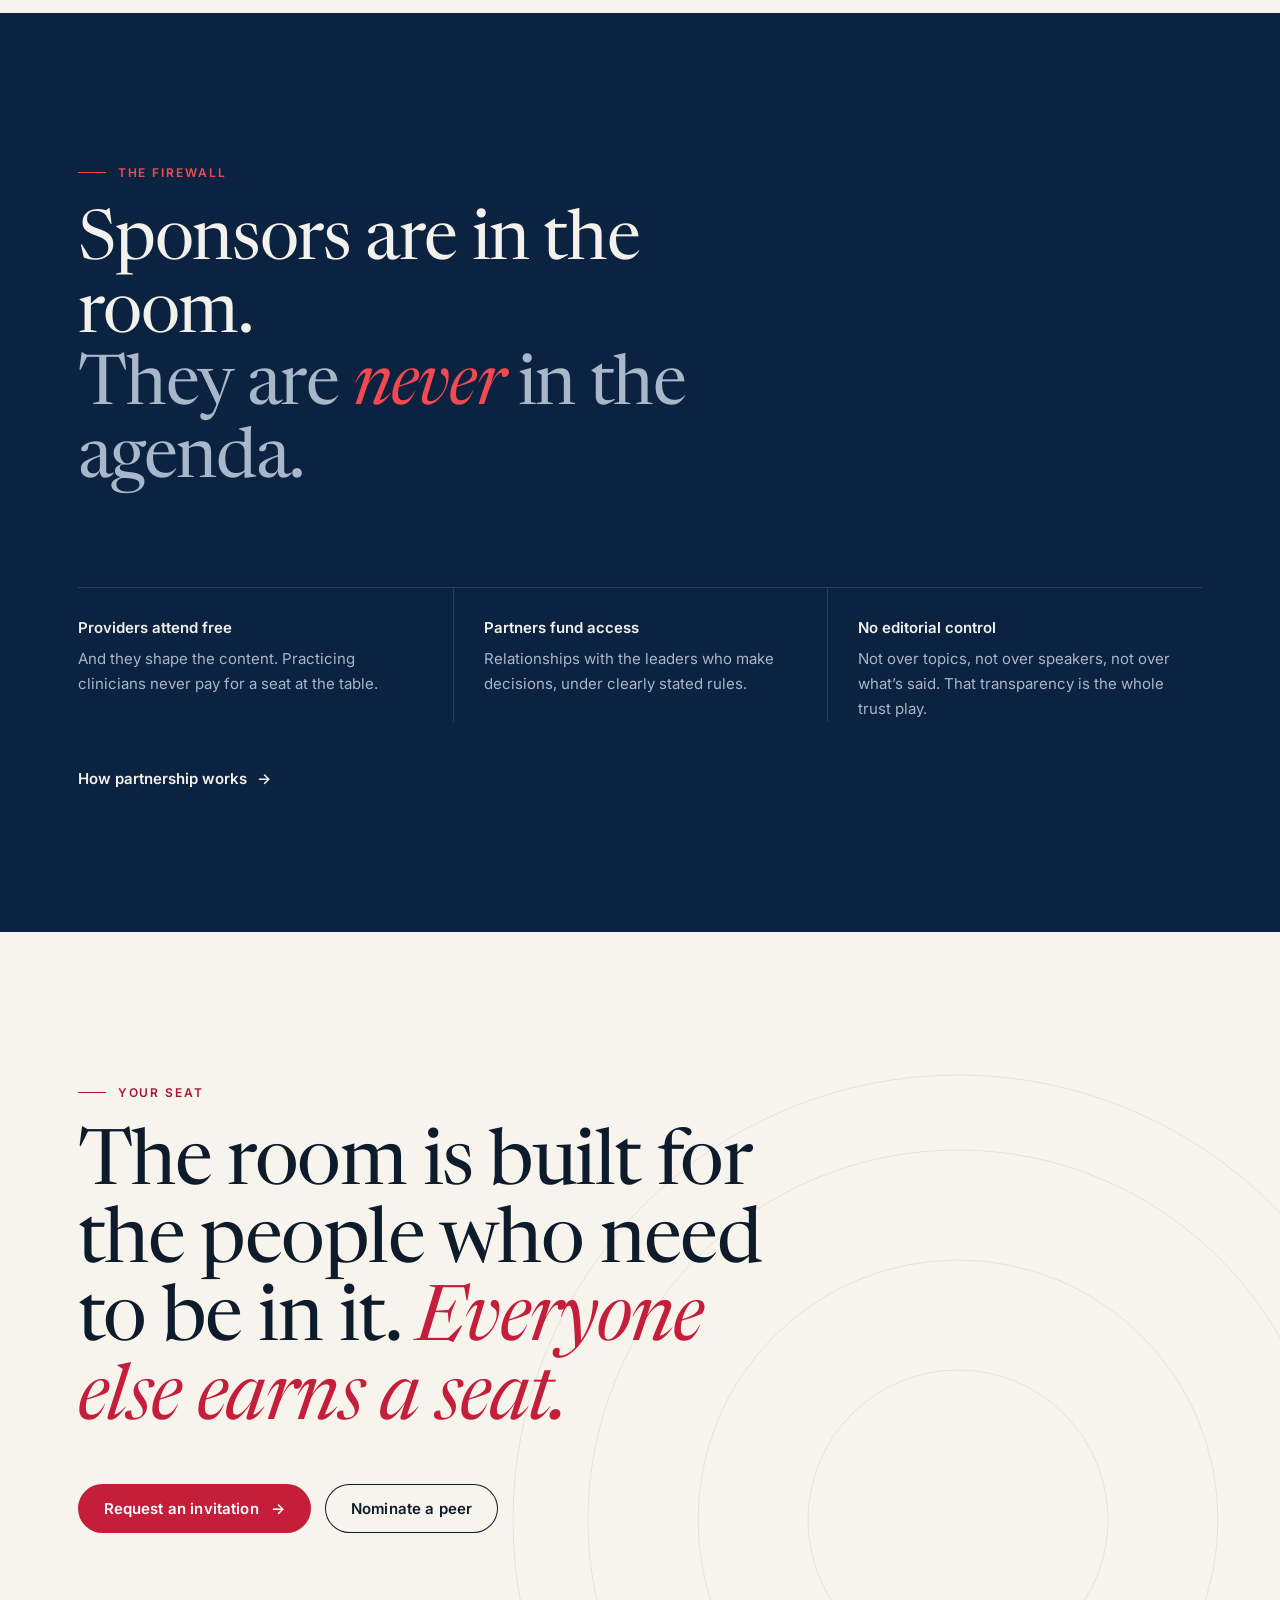
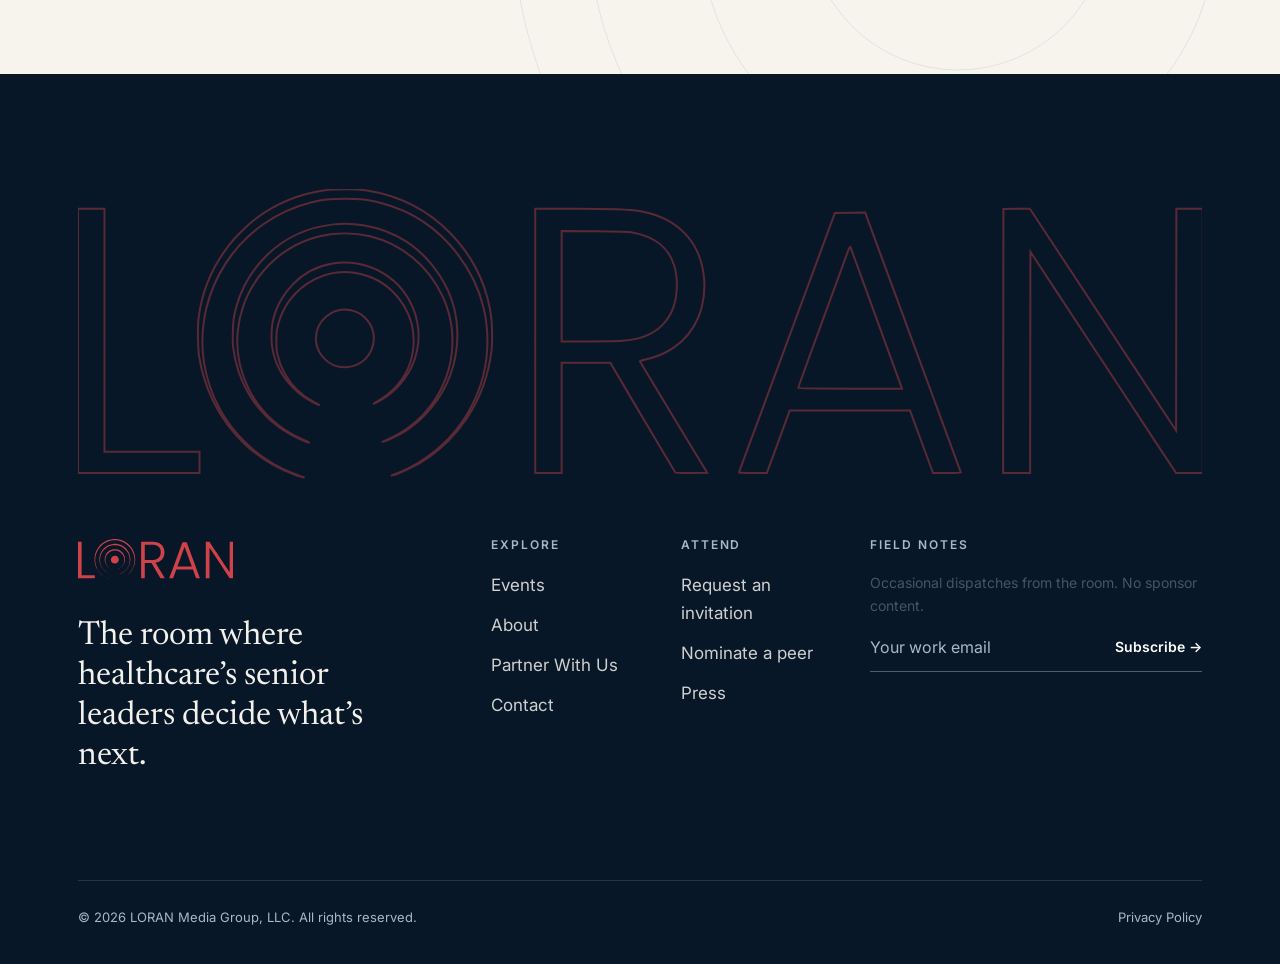
==== commit 982d88a6: "Use the real LORAN logo, in red, without "Media Group" Vector trace of the supplied logo, inlined in" ====
--- a/loran/index.html
+++ b/loran/index.html
@@ -9,7 +9,7 @@
 <meta property="og:description" content="Curated, invitation-only summits and regional forums for senior healthcare leaders. Provider-first, vetted and capped rooms, proven first in oncology.">
 <meta property="og:type" content="website">
 <meta name="theme-color" content="#071728">
-<link rel="icon" href="data:image/svg+xml,%3Csvg xmlns='http://www.w3.org/2000/svg' viewBox='0 0 32 32'%3E%3Ccircle cx='16' cy='16' r='16' fill='%23071728'/%3E%3Cg fill='%23F3F1EC'%3E%3Ccircle cx='16' cy='7.5' r='1.8'/%3E%3Ccircle cx='23.4' cy='11.8' r='1.8'/%3E%3Ccircle cx='23.4' cy='20.2' r='1.8'/%3E%3Ccircle cx='16' cy='24.5' r='1.8'/%3E%3Ccircle cx='8.6' cy='20.2' r='1.8'/%3E%3Ccircle cx='8.6' cy='11.8' r='1.8'/%3E%3C/g%3E%3Ccircle cx='16' cy='16' r='2.8' fill='%23D2483A'/%3E%3C/svg%3E">
+<link rel="icon" href="data:image/svg+xml,%3Csvg xmlns='http://www.w3.org/2000/svg' viewBox='0 0 32 32'%3E%3Crect width='32' height='32' rx='7' fill='%23071728'/%3E%3Cg fill='none' stroke='%23F24A50' stroke-width='1.6'%3E%3Ccircle cx='16' cy='16' r='12'/%3E%3Ccircle cx='16' cy='16' r='8'/%3E%3C/g%3E%3Ccircle cx='16' cy='16' r='3.4' fill='%23F24A50'/%3E%3C/svg%3E">
 <link rel="preconnect" href="https://fonts.googleapis.com">
 <link rel="preconnect" href="https://fonts.gstatic.com" crossorigin>
 <link rel="stylesheet" href="https://fonts.googleapis.com/css2?family=Inter:wght@400;500;600&family=Newsreader:ital,opsz,wght@0,6..72,400;0,6..72,500;1,6..72,400&display=swap">
@@ -20,7 +20,7 @@
 <a class="skip" href="#main">Skip to content</a>
 <header class="site-header">
   <div class="wrap">
-    <a class="logo" href="index.html" aria-label="LORAN home"><svg viewBox="0 0 32 32" aria-hidden="true"><circle cx="16" cy="16" r="15" fill="none" stroke="currentColor" stroke-opacity=".35"/><g fill="currentColor"><circle cx="16" cy="7.5" r="1.6"/><circle cx="23.4" cy="11.8" r="1.6"/><circle cx="23.4" cy="20.2" r="1.6"/><circle cx="16" cy="24.5" r="1.6"/><circle cx="8.6" cy="20.2" r="1.6"/><circle cx="8.6" cy="11.8" r="1.6"/></g><circle cx="16" cy="16" r="2.6" fill="#C41E3A"/></svg><span class="word">LORAN</span></a>
+    <a class="logo" href="index.html" aria-label="LORAN home"><svg class="logo-mark" aria-hidden="true" focusable="false" viewBox="0 0 2000 515"><path fill="currentColor" fill-rule="evenodd" d="M397.5 512.0C396.2 511.5 396.1 511.1 397.0 511.1C397.8 511.1 399.4 511.5 400.5 512.0C401.8 512.5 401.9 512.9 401.0 512.9C400.2 512.9 398.6 512.5 397.5 512.0ZM384.5 507.6C321.7 484.8 270.3 438.3 240.5 377.5C227.5 350.9 220.2 327.9 215.4 298.3C213.3 285.0 212.4 248.3 213.9 233.8C219.0 184.2 238.3 137.6 270.7 97.0C280.9 84.1 303.1 62.5 316.0 52.8C352.6 25.4 391.9 9.2 438.5 2.4C456.9 -0.4 494.8 -0.1 513.9 2.8C573.4 12.1 622.6 37.6 663.4 80.1C703.1 121.6 727.1 171.0 734.6 227.1C736.6 242.1 736.9 274.1 735.1 288.5C729.8 331.5 714.9 372.3 692.1 406.6C680.8 423.6 672.5 433.7 657.6 448.5C637.0 469.0 615.4 484.4 590.5 496.5C577.9 502.6 558.2 510.5 557.4 509.7C557.2 509.5 560.9 507.9 565.8 506.0C578.2 501.4 599.7 490.3 612.5 481.9C684.8 434.9 728.0 355.8 728.0 270.6C728.0 156.1 648.5 53.0 538.6 25.0C513.6 18.6 504.1 17.5 474.5 17.5C446.1 17.5 436.3 18.6 414.2 24.0C352.6 39.1 298.5 77.5 263.4 131.0C221.9 194.4 210.3 271.4 231.6 341.9C244.4 383.9 264.7 418.0 294.9 448.0C301.3 454.4 310.3 462.6 315.0 466.3C334.0 481.6 361.1 497.4 382.0 505.5C393.7 510.0 395.8 510.9 394.5 510.9C393.9 510.9 389.4 509.4 384.5 507.6ZM0.0 270.0L0.0 35.0L23.5 35.0L47.0 35.0L47.0 251.0L47.0 467.0L131.5 467.0L216.0 467.0L216.0 486.0L216.0 505.0L108.0 505.0L0.0 505.0L0.0 270.0ZM813.0 270.0L813.0 35.0L884.9 35.0C959.0 35.0 979.2 35.7 998.5 39.0C1065.3 50.4 1106.9 93.3 1113.0 157.0C1118.1 209.3 1097.7 256.1 1058.5 282.4C1045.0 291.5 1025.2 299.7 1007.2 303.7C1002.7 304.7 999.0 305.8 999.0 306.2C999.0 306.6 1025.9 351.4 1058.9 405.7L1118.8 504.5L1090.7 504.8C1068.9 505.0 1062.4 504.7 1061.8 503.8C1058.9 499.0 1011.5 419.1 982.0 369.2L946.5 309.1L903.2 309.0L860.0 309.0L860.0 407.0L860.0 505.0L836.5 505.0L813.0 505.0L813.0 270.0ZM1175.3 503.7C1175.5 503.0 1184.2 479.8 1194.4 452.0C1204.7 424.2 1216.3 392.9 1220.2 382.5C1224.0 372.1 1235.4 341.2 1245.5 314.0C1255.6 286.8 1277.9 226.5 1295.0 180.0C1312.2 133.5 1330.7 83.6 1336.0 69.0L1345.8 42.5L1372.8 42.2L1399.8 42.0L1403.3 51.7C1405.2 57.1 1412.2 76.1 1418.8 94.0C1425.4 111.9 1438.1 146.3 1447.0 170.5C1455.9 194.7 1471.7 237.4 1482.0 265.5C1492.3 293.6 1512.1 347.3 1526.0 385.0C1539.9 422.7 1555.4 464.9 1560.6 478.9C1565.8 492.9 1570.0 504.4 1570.0 504.6C1570.0 504.8 1558.8 505.0 1545.1 505.0L1520.3 505.0L1512.3 483.2C1507.9 471.3 1498.7 446.3 1491.9 427.8L1479.5 394.0L1372.5 394.0L1265.5 394.0L1260.1 408.8C1257.2 416.9 1248.5 440.6 1240.8 461.5C1233.1 482.4 1226.3 500.7 1225.8 502.2L1224.8 505.0L1199.8 505.0C1180.1 505.0 1174.9 504.7 1175.3 503.7ZM1645.2 270.2L1645.5 35.5L1669.0 35.3L1692.5 35.0L1730.0 92.0C1750.6 123.4 1775.2 160.6 1784.5 174.8C1793.8 188.9 1818.1 225.7 1838.4 256.5C1858.7 287.3 1892.7 338.8 1913.9 371.0L1952.5 429.4L1952.8 232.2L1953.0 35.0L1976.5 35.0L2000.0 35.0L2000.0 270.0L2000.0 505.0L1976.2 505.0L1952.5 505.0L1912.1 443.8C1890.0 410.1 1852.3 352.8 1828.4 316.5C1804.4 280.2 1764.3 219.3 1739.2 181.1L1693.5 111.6L1693.2 308.3L1693.0 505.0L1669.0 505.0L1645.0 505.0L1645.2 270.2ZM402.5 448.1C383.8 440.6 370.5 433.3 355.8 422.3C311.4 389.3 282.6 338.6 275.9 281.6C274.4 269.1 275.3 238.5 277.4 227.2C285.5 183.5 305.5 146.7 337.6 116.0C369.0 85.9 408.8 67.9 454.5 62.9C467.8 61.5 493.6 62.2 507.0 64.5C563.8 73.9 610.9 104.7 642.6 153.0C693.2 230.3 682.6 333.7 617.1 401.3C601.5 417.4 584.1 430.4 565.7 439.6C556.5 444.3 542.0 450.3 541.4 449.7C541.2 449.6 545.5 447.5 551.0 445.1C650.3 401.9 693.9 285.3 647.0 188.2C621.5 135.4 574.6 97.1 519.1 83.9C491.1 77.2 455.9 77.4 428.0 84.4C349.9 104.2 292.3 171.6 284.0 252.9C280.6 286.9 287.2 322.3 303.0 354.5C322.3 393.9 356.5 426.5 397.5 444.6C411.4 450.8 411.6 450.9 410.5 450.9C409.9 450.9 406.4 449.7 402.5 448.1ZM417.9 379.2C404.0 372.2 393.8 364.8 382.5 353.5C362.4 333.6 350.1 310.1 345.4 282.6C343.0 268.9 343.9 243.8 347.3 231.0C350.8 217.5 355.2 206.8 361.4 196.3C368.5 184.2 372.4 179.2 382.8 168.7C401.2 150.0 426.1 137.1 452.4 132.5C463.8 130.6 484.1 130.6 496.1 132.6C527.7 137.9 558.4 155.9 577.4 180.4C605.2 216.1 612.8 261.2 598.3 303.5C587.3 335.5 562.6 363.6 532.3 378.9C523.3 383.4 523.3 382.7 532.2 377.6C544.0 370.9 552.8 364.3 561.5 355.5C603.9 312.7 608.7 246.2 572.9 198.0C537.1 149.6 472.6 134.1 419.8 161.2C386.2 178.3 362.5 209.4 354.4 246.9C352.1 257.5 352.1 282.7 354.4 293.3C360.0 318.8 371.6 339.8 390.1 357.6C400.3 367.4 408.6 373.4 420.5 379.4C425.4 381.9 429.1 383.9 428.5 384.0C427.9 384.0 423.2 381.8 417.9 379.2ZM1464.4 352.8C1463.8 350.8 1448.1 307.7 1410.0 203.5C1386.7 139.7 1378.1 116.1 1376.0 110.0C1374.7 106.4 1373.4 103.1 1373.0 102.7C1372.6 102.2 1370.0 108.1 1367.2 115.7C1361.2 131.9 1344.4 177.9 1319.0 247.5C1308.9 275.0 1296.1 310.1 1290.5 325.5C1284.9 340.9 1280.5 353.8 1280.7 354.2C1280.9 354.7 1322.5 355.0 1373.1 355.0L1465.1 355.0L1464.4 352.8ZM461.1 315.4C439.3 309.5 423.0 288.5 423.0 266.1C423.0 234.1 452.8 209.1 483.7 215.2C494.2 217.3 502.1 221.2 509.5 228.1C543.8 260.3 521.1 317.3 474.0 316.9C469.9 316.9 464.1 316.2 461.1 315.4ZM967.5 270.0C999.5 267.7 1022.5 258.7 1038.9 242.0C1055.6 225.0 1063.7 204.9 1064.7 177.2C1065.4 160.2 1064.0 148.2 1059.9 135.5C1049.4 103.0 1026.3 84.8 985.6 77.3C979.2 76.1 965.0 75.7 918.8 75.3L860.0 74.8L860.0 172.9L860.0 271.0L906.8 271.0C932.5 271.0 959.8 270.5 967.5 270.0Z"/></svg><span class="sr-only">LORAN</span></a>
     <button class="menu-btn" aria-expanded="false" aria-controls="nav" aria-label="Menu"><span></span><span></span></button>
     <nav class="nav" id="nav" aria-label="Primary">
       <ul><li><a href="events.html">Events</a></li><li><a href="about.html">About</a></li><li><a href="partner.html">Partner With Us</a></li><li><a href="contact.html">Contact</a></li></ul>
@@ -270,10 +270,10 @@
 </main>
 <footer class="site-footer">
   <div class="wrap">
-    <div class="footer-word" aria-hidden="true">LORAN</div>
+    <div class="footer-word" aria-hidden="true"><svg class="logo-mark" aria-hidden="true" focusable="false" viewBox="0 0 2000 515"><path fill="currentColor" fill-rule="evenodd" d="M397.5 512.0C396.2 511.5 396.1 511.1 397.0 511.1C397.8 511.1 399.4 511.5 400.5 512.0C401.8 512.5 401.9 512.9 401.0 512.9C400.2 512.9 398.6 512.5 397.5 512.0ZM384.5 507.6C321.7 484.8 270.3 438.3 240.5 377.5C227.5 350.9 220.2 327.9 215.4 298.3C213.3 285.0 212.4 248.3 213.9 233.8C219.0 184.2 238.3 137.6 270.7 97.0C280.9 84.1 303.1 62.5 316.0 52.8C352.6 25.4 391.9 9.2 438.5 2.4C456.9 -0.4 494.8 -0.1 513.9 2.8C573.4 12.1 622.6 37.6 663.4 80.1C703.1 121.6 727.1 171.0 734.6 227.1C736.6 242.1 736.9 274.1 735.1 288.5C729.8 331.5 714.9 372.3 692.1 406.6C680.8 423.6 672.5 433.7 657.6 448.5C637.0 469.0 615.4 484.4 590.5 496.5C577.9 502.6 558.2 510.5 557.4 509.7C557.2 509.5 560.9 507.9 565.8 506.0C578.2 501.4 599.7 490.3 612.5 481.9C684.8 434.9 728.0 355.8 728.0 270.6C728.0 156.1 648.5 53.0 538.6 25.0C513.6 18.6 504.1 17.5 474.5 17.5C446.1 17.5 436.3 18.6 414.2 24.0C352.6 39.1 298.5 77.5 263.4 131.0C221.9 194.4 210.3 271.4 231.6 341.9C244.4 383.9 264.7 418.0 294.9 448.0C301.3 454.4 310.3 462.6 315.0 466.3C334.0 481.6 361.1 497.4 382.0 505.5C393.7 510.0 395.8 510.9 394.5 510.9C393.9 510.9 389.4 509.4 384.5 507.6ZM0.0 270.0L0.0 35.0L23.5 35.0L47.0 35.0L47.0 251.0L47.0 467.0L131.5 467.0L216.0 467.0L216.0 486.0L216.0 505.0L108.0 505.0L0.0 505.0L0.0 270.0ZM813.0 270.0L813.0 35.0L884.9 35.0C959.0 35.0 979.2 35.7 998.5 39.0C1065.3 50.4 1106.9 93.3 1113.0 157.0C1118.1 209.3 1097.7 256.1 1058.5 282.4C1045.0 291.5 1025.2 299.7 1007.2 303.7C1002.7 304.7 999.0 305.8 999.0 306.2C999.0 306.6 1025.9 351.4 1058.9 405.7L1118.8 504.5L1090.7 504.8C1068.9 505.0 1062.4 504.7 1061.8 503.8C1058.9 499.0 1011.5 419.1 982.0 369.2L946.5 309.1L903.2 309.0L860.0 309.0L860.0 407.0L860.0 505.0L836.5 505.0L813.0 505.0L813.0 270.0ZM1175.3 503.7C1175.5 503.0 1184.2 479.8 1194.4 452.0C1204.7 424.2 1216.3 392.9 1220.2 382.5C1224.0 372.1 1235.4 341.2 1245.5 314.0C1255.6 286.8 1277.9 226.5 1295.0 180.0C1312.2 133.5 1330.7 83.6 1336.0 69.0L1345.8 42.5L1372.8 42.2L1399.8 42.0L1403.3 51.7C1405.2 57.1 1412.2 76.1 1418.8 94.0C1425.4 111.9 1438.1 146.3 1447.0 170.5C1455.9 194.7 1471.7 237.4 1482.0 265.5C1492.3 293.6 1512.1 347.3 1526.0 385.0C1539.9 422.7 1555.4 464.9 1560.6 478.9C1565.8 492.9 1570.0 504.4 1570.0 504.6C1570.0 504.8 1558.8 505.0 1545.1 505.0L1520.3 505.0L1512.3 483.2C1507.9 471.3 1498.7 446.3 1491.9 427.8L1479.5 394.0L1372.5 394.0L1265.5 394.0L1260.1 408.8C1257.2 416.9 1248.5 440.6 1240.8 461.5C1233.1 482.4 1226.3 500.7 1225.8 502.2L1224.8 505.0L1199.8 505.0C1180.1 505.0 1174.9 504.7 1175.3 503.7ZM1645.2 270.2L1645.5 35.5L1669.0 35.3L1692.5 35.0L1730.0 92.0C1750.6 123.4 1775.2 160.6 1784.5 174.8C1793.8 188.9 1818.1 225.7 1838.4 256.5C1858.7 287.3 1892.7 338.8 1913.9 371.0L1952.5 429.4L1952.8 232.2L1953.0 35.0L1976.5 35.0L2000.0 35.0L2000.0 270.0L2000.0 505.0L1976.2 505.0L1952.5 505.0L1912.1 443.8C1890.0 410.1 1852.3 352.8 1828.4 316.5C1804.4 280.2 1764.3 219.3 1739.2 181.1L1693.5 111.6L1693.2 308.3L1693.0 505.0L1669.0 505.0L1645.0 505.0L1645.2 270.2ZM402.5 448.1C383.8 440.6 370.5 433.3 355.8 422.3C311.4 389.3 282.6 338.6 275.9 281.6C274.4 269.1 275.3 238.5 277.4 227.2C285.5 183.5 305.5 146.7 337.6 116.0C369.0 85.9 408.8 67.9 454.5 62.9C467.8 61.5 493.6 62.2 507.0 64.5C563.8 73.9 610.9 104.7 642.6 153.0C693.2 230.3 682.6 333.7 617.1 401.3C601.5 417.4 584.1 430.4 565.7 439.6C556.5 444.3 542.0 450.3 541.4 449.7C541.2 449.6 545.5 447.5 551.0 445.1C650.3 401.9 693.9 285.3 647.0 188.2C621.5 135.4 574.6 97.1 519.1 83.9C491.1 77.2 455.9 77.4 428.0 84.4C349.9 104.2 292.3 171.6 284.0 252.9C280.6 286.9 287.2 322.3 303.0 354.5C322.3 393.9 356.5 426.5 397.5 444.6C411.4 450.8 411.6 450.9 410.5 450.9C409.9 450.9 406.4 449.7 402.5 448.1ZM417.9 379.2C404.0 372.2 393.8 364.8 382.5 353.5C362.4 333.6 350.1 310.1 345.4 282.6C343.0 268.9 343.9 243.8 347.3 231.0C350.8 217.5 355.2 206.8 361.4 196.3C368.5 184.2 372.4 179.2 382.8 168.7C401.2 150.0 426.1 137.1 452.4 132.5C463.8 130.6 484.1 130.6 496.1 132.6C527.7 137.9 558.4 155.9 577.4 180.4C605.2 216.1 612.8 261.2 598.3 303.5C587.3 335.5 562.6 363.6 532.3 378.9C523.3 383.4 523.3 382.7 532.2 377.6C544.0 370.9 552.8 364.3 561.5 355.5C603.9 312.7 608.7 246.2 572.9 198.0C537.1 149.6 472.6 134.1 419.8 161.2C386.2 178.3 362.5 209.4 354.4 246.9C352.1 257.5 352.1 282.7 354.4 293.3C360.0 318.8 371.6 339.8 390.1 357.6C400.3 367.4 408.6 373.4 420.5 379.4C425.4 381.9 429.1 383.9 428.5 384.0C427.9 384.0 423.2 381.8 417.9 379.2ZM1464.4 352.8C1463.8 350.8 1448.1 307.7 1410.0 203.5C1386.7 139.7 1378.1 116.1 1376.0 110.0C1374.7 106.4 1373.4 103.1 1373.0 102.7C1372.6 102.2 1370.0 108.1 1367.2 115.7C1361.2 131.9 1344.4 177.9 1319.0 247.5C1308.9 275.0 1296.1 310.1 1290.5 325.5C1284.9 340.9 1280.5 353.8 1280.7 354.2C1280.9 354.7 1322.5 355.0 1373.1 355.0L1465.1 355.0L1464.4 352.8ZM461.1 315.4C439.3 309.5 423.0 288.5 423.0 266.1C423.0 234.1 452.8 209.1 483.7 215.2C494.2 217.3 502.1 221.2 509.5 228.1C543.8 260.3 521.1 317.3 474.0 316.9C469.9 316.9 464.1 316.2 461.1 315.4ZM967.5 270.0C999.5 267.7 1022.5 258.7 1038.9 242.0C1055.6 225.0 1063.7 204.9 1064.7 177.2C1065.4 160.2 1064.0 148.2 1059.9 135.5C1049.4 103.0 1026.3 84.8 985.6 77.3C979.2 76.1 965.0 75.7 918.8 75.3L860.0 74.8L860.0 172.9L860.0 271.0L906.8 271.0C932.5 271.0 959.8 270.5 967.5 270.0Z"/></svg></div>
     <div class="footer-top">
       <div>
-        <a class="logo" href="index.html" aria-label="LORAN home"><svg viewBox="0 0 32 32" aria-hidden="true"><circle cx="16" cy="16" r="15" fill="none" stroke="currentColor" stroke-opacity=".35"/><g fill="currentColor"><circle cx="16" cy="7.5" r="1.6"/><circle cx="23.4" cy="11.8" r="1.6"/><circle cx="23.4" cy="20.2" r="1.6"/><circle cx="16" cy="24.5" r="1.6"/><circle cx="8.6" cy="20.2" r="1.6"/><circle cx="8.6" cy="11.8" r="1.6"/></g><circle cx="16" cy="16" r="2.6" fill="#C41E3A"/></svg><span class="word">LORAN</span></a>
+        <a class="logo" href="index.html" aria-label="LORAN home"><svg class="logo-mark" aria-hidden="true" focusable="false" viewBox="0 0 2000 515"><path fill="currentColor" fill-rule="evenodd" d="M397.5 512.0C396.2 511.5 396.1 511.1 397.0 511.1C397.8 511.1 399.4 511.5 400.5 512.0C401.8 512.5 401.9 512.9 401.0 512.9C400.2 512.9 398.6 512.5 397.5 512.0ZM384.5 507.6C321.7 484.8 270.3 438.3 240.5 377.5C227.5 350.9 220.2 327.9 215.4 298.3C213.3 285.0 212.4 248.3 213.9 233.8C219.0 184.2 238.3 137.6 270.7 97.0C280.9 84.1 303.1 62.5 316.0 52.8C352.6 25.4 391.9 9.2 438.5 2.4C456.9 -0.4 494.8 -0.1 513.9 2.8C573.4 12.1 622.6 37.6 663.4 80.1C703.1 121.6 727.1 171.0 734.6 227.1C736.6 242.1 736.9 274.1 735.1 288.5C729.8 331.5 714.9 372.3 692.1 406.6C680.8 423.6 672.5 433.7 657.6 448.5C637.0 469.0 615.4 484.4 590.5 496.5C577.9 502.6 558.2 510.5 557.4 509.7C557.2 509.5 560.9 507.9 565.8 506.0C578.2 501.4 599.7 490.3 612.5 481.9C684.8 434.9 728.0 355.8 728.0 270.6C728.0 156.1 648.5 53.0 538.6 25.0C513.6 18.6 504.1 17.5 474.5 17.5C446.1 17.5 436.3 18.6 414.2 24.0C352.6 39.1 298.5 77.5 263.4 131.0C221.9 194.4 210.3 271.4 231.6 341.9C244.4 383.9 264.7 418.0 294.9 448.0C301.3 454.4 310.3 462.6 315.0 466.3C334.0 481.6 361.1 497.4 382.0 505.5C393.7 510.0 395.8 510.9 394.5 510.9C393.9 510.9 389.4 509.4 384.5 507.6ZM0.0 270.0L0.0 35.0L23.5 35.0L47.0 35.0L47.0 251.0L47.0 467.0L131.5 467.0L216.0 467.0L216.0 486.0L216.0 505.0L108.0 505.0L0.0 505.0L0.0 270.0ZM813.0 270.0L813.0 35.0L884.9 35.0C959.0 35.0 979.2 35.7 998.5 39.0C1065.3 50.4 1106.9 93.3 1113.0 157.0C1118.1 209.3 1097.7 256.1 1058.5 282.4C1045.0 291.5 1025.2 299.7 1007.2 303.7C1002.7 304.7 999.0 305.8 999.0 306.2C999.0 306.6 1025.9 351.4 1058.9 405.7L1118.8 504.5L1090.7 504.8C1068.9 505.0 1062.4 504.7 1061.8 503.8C1058.9 499.0 1011.5 419.1 982.0 369.2L946.5 309.1L903.2 309.0L860.0 309.0L860.0 407.0L860.0 505.0L836.5 505.0L813.0 505.0L813.0 270.0ZM1175.3 503.7C1175.5 503.0 1184.2 479.8 1194.4 452.0C1204.7 424.2 1216.3 392.9 1220.2 382.5C1224.0 372.1 1235.4 341.2 1245.5 314.0C1255.6 286.8 1277.9 226.5 1295.0 180.0C1312.2 133.5 1330.7 83.6 1336.0 69.0L1345.8 42.5L1372.8 42.2L1399.8 42.0L1403.3 51.7C1405.2 57.1 1412.2 76.1 1418.8 94.0C1425.4 111.9 1438.1 146.3 1447.0 170.5C1455.9 194.7 1471.7 237.4 1482.0 265.5C1492.3 293.6 1512.1 347.3 1526.0 385.0C1539.9 422.7 1555.4 464.9 1560.6 478.9C1565.8 492.9 1570.0 504.4 1570.0 504.6C1570.0 504.8 1558.8 505.0 1545.1 505.0L1520.3 505.0L1512.3 483.2C1507.9 471.3 1498.7 446.3 1491.9 427.8L1479.5 394.0L1372.5 394.0L1265.5 394.0L1260.1 408.8C1257.2 416.9 1248.5 440.6 1240.8 461.5C1233.1 482.4 1226.3 500.7 1225.8 502.2L1224.8 505.0L1199.8 505.0C1180.1 505.0 1174.9 504.7 1175.3 503.7ZM1645.2 270.2L1645.5 35.5L1669.0 35.3L1692.5 35.0L1730.0 92.0C1750.6 123.4 1775.2 160.6 1784.5 174.8C1793.8 188.9 1818.1 225.7 1838.4 256.5C1858.7 287.3 1892.7 338.8 1913.9 371.0L1952.5 429.4L1952.8 232.2L1953.0 35.0L1976.5 35.0L2000.0 35.0L2000.0 270.0L2000.0 505.0L1976.2 505.0L1952.5 505.0L1912.1 443.8C1890.0 410.1 1852.3 352.8 1828.4 316.5C1804.4 280.2 1764.3 219.3 1739.2 181.1L1693.5 111.6L1693.2 308.3L1693.0 505.0L1669.0 505.0L1645.0 505.0L1645.2 270.2ZM402.5 448.1C383.8 440.6 370.5 433.3 355.8 422.3C311.4 389.3 282.6 338.6 275.9 281.6C274.4 269.1 275.3 238.5 277.4 227.2C285.5 183.5 305.5 146.7 337.6 116.0C369.0 85.9 408.8 67.9 454.5 62.9C467.8 61.5 493.6 62.2 507.0 64.5C563.8 73.9 610.9 104.7 642.6 153.0C693.2 230.3 682.6 333.7 617.1 401.3C601.5 417.4 584.1 430.4 565.7 439.6C556.5 444.3 542.0 450.3 541.4 449.7C541.2 449.6 545.5 447.5 551.0 445.1C650.3 401.9 693.9 285.3 647.0 188.2C621.5 135.4 574.6 97.1 519.1 83.9C491.1 77.2 455.9 77.4 428.0 84.4C349.9 104.2 292.3 171.6 284.0 252.9C280.6 286.9 287.2 322.3 303.0 354.5C322.3 393.9 356.5 426.5 397.5 444.6C411.4 450.8 411.6 450.9 410.5 450.9C409.9 450.9 406.4 449.7 402.5 448.1ZM417.9 379.2C404.0 372.2 393.8 364.8 382.5 353.5C362.4 333.6 350.1 310.1 345.4 282.6C343.0 268.9 343.9 243.8 347.3 231.0C350.8 217.5 355.2 206.8 361.4 196.3C368.5 184.2 372.4 179.2 382.8 168.7C401.2 150.0 426.1 137.1 452.4 132.5C463.8 130.6 484.1 130.6 496.1 132.6C527.7 137.9 558.4 155.9 577.4 180.4C605.2 216.1 612.8 261.2 598.3 303.5C587.3 335.5 562.6 363.6 532.3 378.9C523.3 383.4 523.3 382.7 532.2 377.6C544.0 370.9 552.8 364.3 561.5 355.5C603.9 312.7 608.7 246.2 572.9 198.0C537.1 149.6 472.6 134.1 419.8 161.2C386.2 178.3 362.5 209.4 354.4 246.9C352.1 257.5 352.1 282.7 354.4 293.3C360.0 318.8 371.6 339.8 390.1 357.6C400.3 367.4 408.6 373.4 420.5 379.4C425.4 381.9 429.1 383.9 428.5 384.0C427.9 384.0 423.2 381.8 417.9 379.2ZM1464.4 352.8C1463.8 350.8 1448.1 307.7 1410.0 203.5C1386.7 139.7 1378.1 116.1 1376.0 110.0C1374.7 106.4 1373.4 103.1 1373.0 102.7C1372.6 102.2 1370.0 108.1 1367.2 115.7C1361.2 131.9 1344.4 177.9 1319.0 247.5C1308.9 275.0 1296.1 310.1 1290.5 325.5C1284.9 340.9 1280.5 353.8 1280.7 354.2C1280.9 354.7 1322.5 355.0 1373.1 355.0L1465.1 355.0L1464.4 352.8ZM461.1 315.4C439.3 309.5 423.0 288.5 423.0 266.1C423.0 234.1 452.8 209.1 483.7 215.2C494.2 217.3 502.1 221.2 509.5 228.1C543.8 260.3 521.1 317.3 474.0 316.9C469.9 316.9 464.1 316.2 461.1 315.4ZM967.5 270.0C999.5 267.7 1022.5 258.7 1038.9 242.0C1055.6 225.0 1063.7 204.9 1064.7 177.2C1065.4 160.2 1064.0 148.2 1059.9 135.5C1049.4 103.0 1026.3 84.8 985.6 77.3C979.2 76.1 965.0 75.7 918.8 75.3L860.0 74.8L860.0 172.9L860.0 271.0L906.8 271.0C932.5 271.0 959.8 270.5 967.5 270.0Z"/></svg><span class="sr-only">LORAN</span></a>
         <p class="tagline">The room where healthcare&rsquo;s senior leaders decide what&rsquo;s next.</p>
       </div>
       <div>
--- a/loran/styles.css
+++ b/loran/styles.css
@@ -215,8 +215,13 @@
 .site-header.hidden { transform: translateY(-100%); }
 
 .logo { position: relative; z-index: 2; display: inline-flex; align-items: center; gap: 12px; text-decoration: none; }
-.logo svg { width: 30px; height: 30px; }
-.logo .word { font: 600 21px/1 var(--sans); letter-spacing: .26em; margin-right: -.26em; }
+.logo { color: var(--red); }
+.logo-mark { height: 26px; width: auto; transition: height .5s var(--ease); }
+.site-header:not(.scrolled):not(.light-start) .logo,
+.menu-open .site-header .logo,
+.site-footer .logo { color: #F24A50; }
+.site-header.scrolled .logo-mark { height: 22px; }
+.site-footer .logo-mark { height: 40px; }
 
 .nav { display: flex; align-items: center; gap: 34px; }
 .nav ul { display: flex; gap: 30px; list-style: none; margin: 0; padding: 0; }
@@ -815,11 +820,9 @@
 }
 .footer-bottom a { text-decoration: none; }
 .footer-bottom a:hover { color: #fff; }
-.footer-word {
-  font: 600 clamp(80px, 22vw, 330px)/.8 var(--sans); letter-spacing: .14em; margin: 0 -.02em 50px;
-  color: transparent; -webkit-text-stroke: 1px rgba(188,211,238,.22);
-  white-space: nowrap; user-select: none;
-}
+.footer-word { margin: 0 0 60px; }
+.site-footer .footer-word .logo-mark { width: 100%; height: auto; }
+.footer-word path { fill: none; stroke: rgba(242,74,80,.35); stroke-width: 2; vector-effect: non-scaling-stroke; }
 @media (max-width: 860px) { .footer-top { grid-template-columns: 1fr 1fr; } .footer-top > :first-child, .footer-top > :last-child { grid-column: 1 / -1; } }
 
 /* --------------------------------------------------------------------------
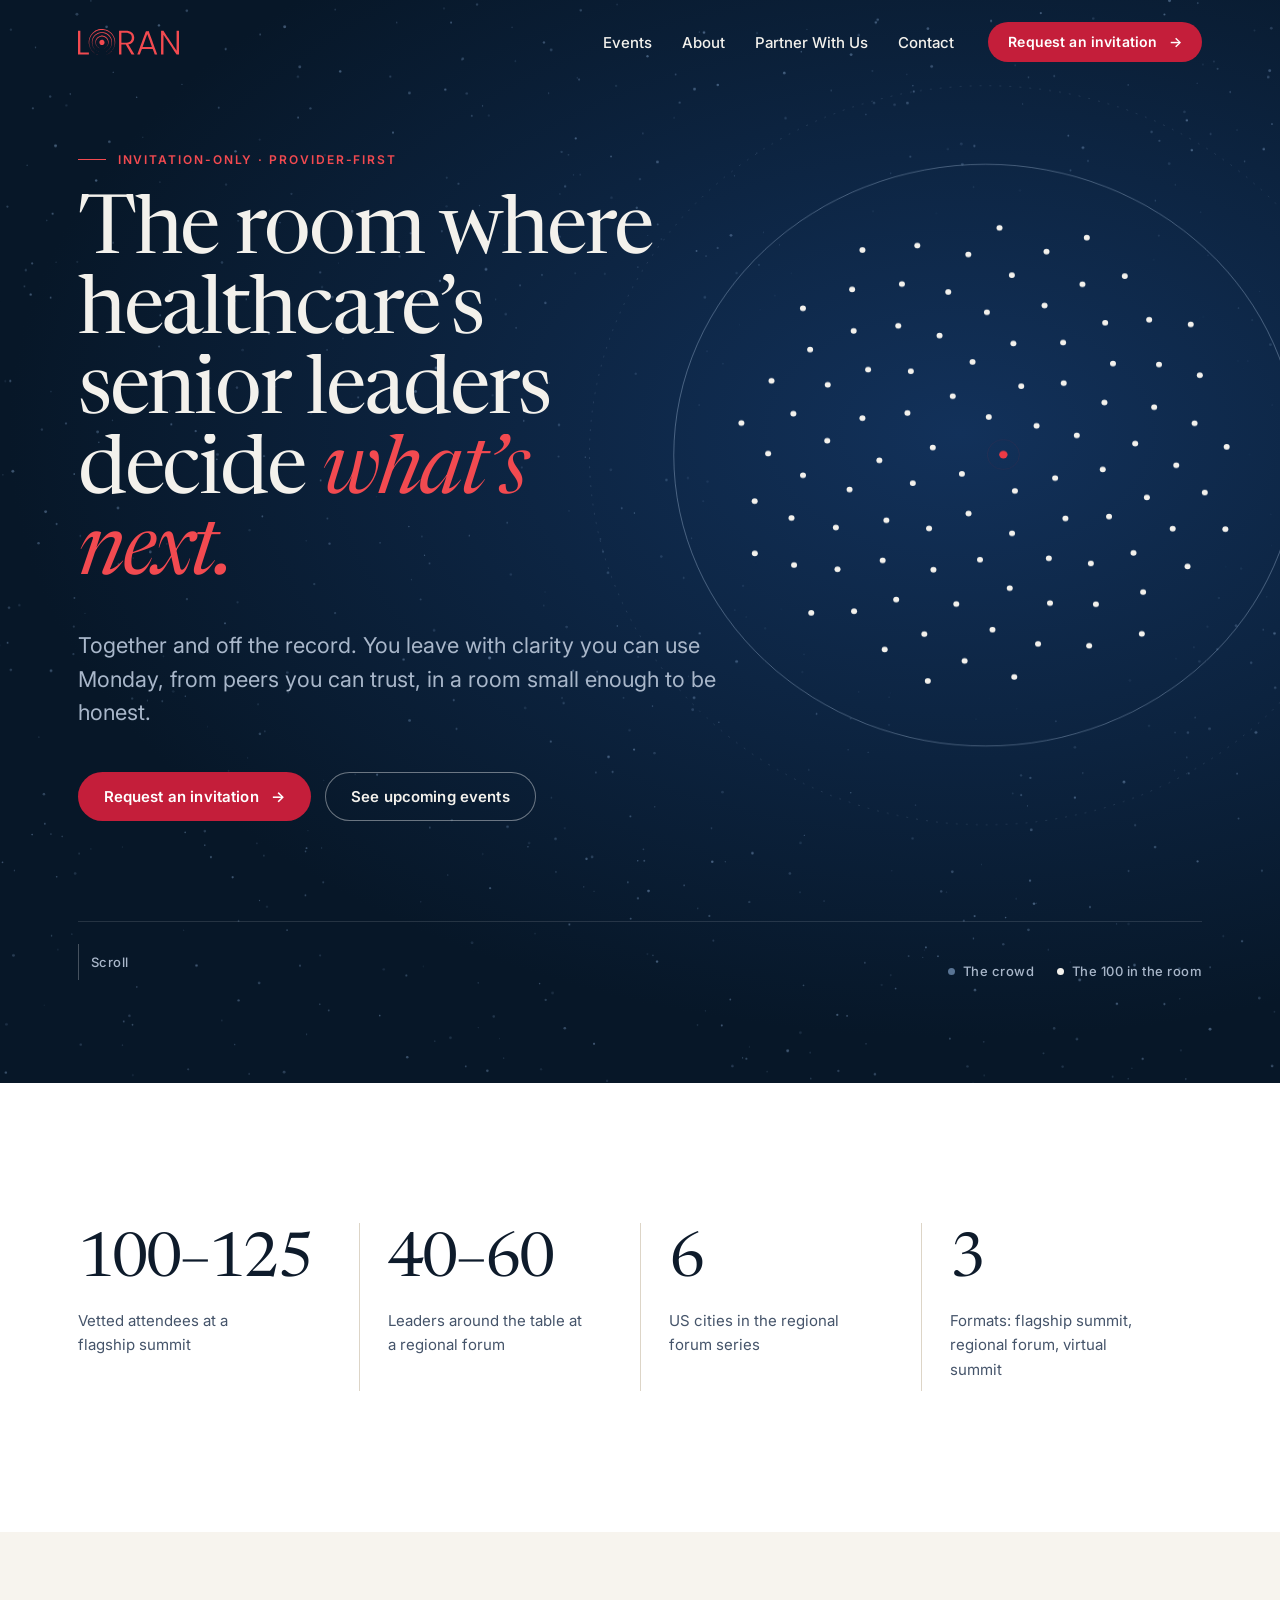
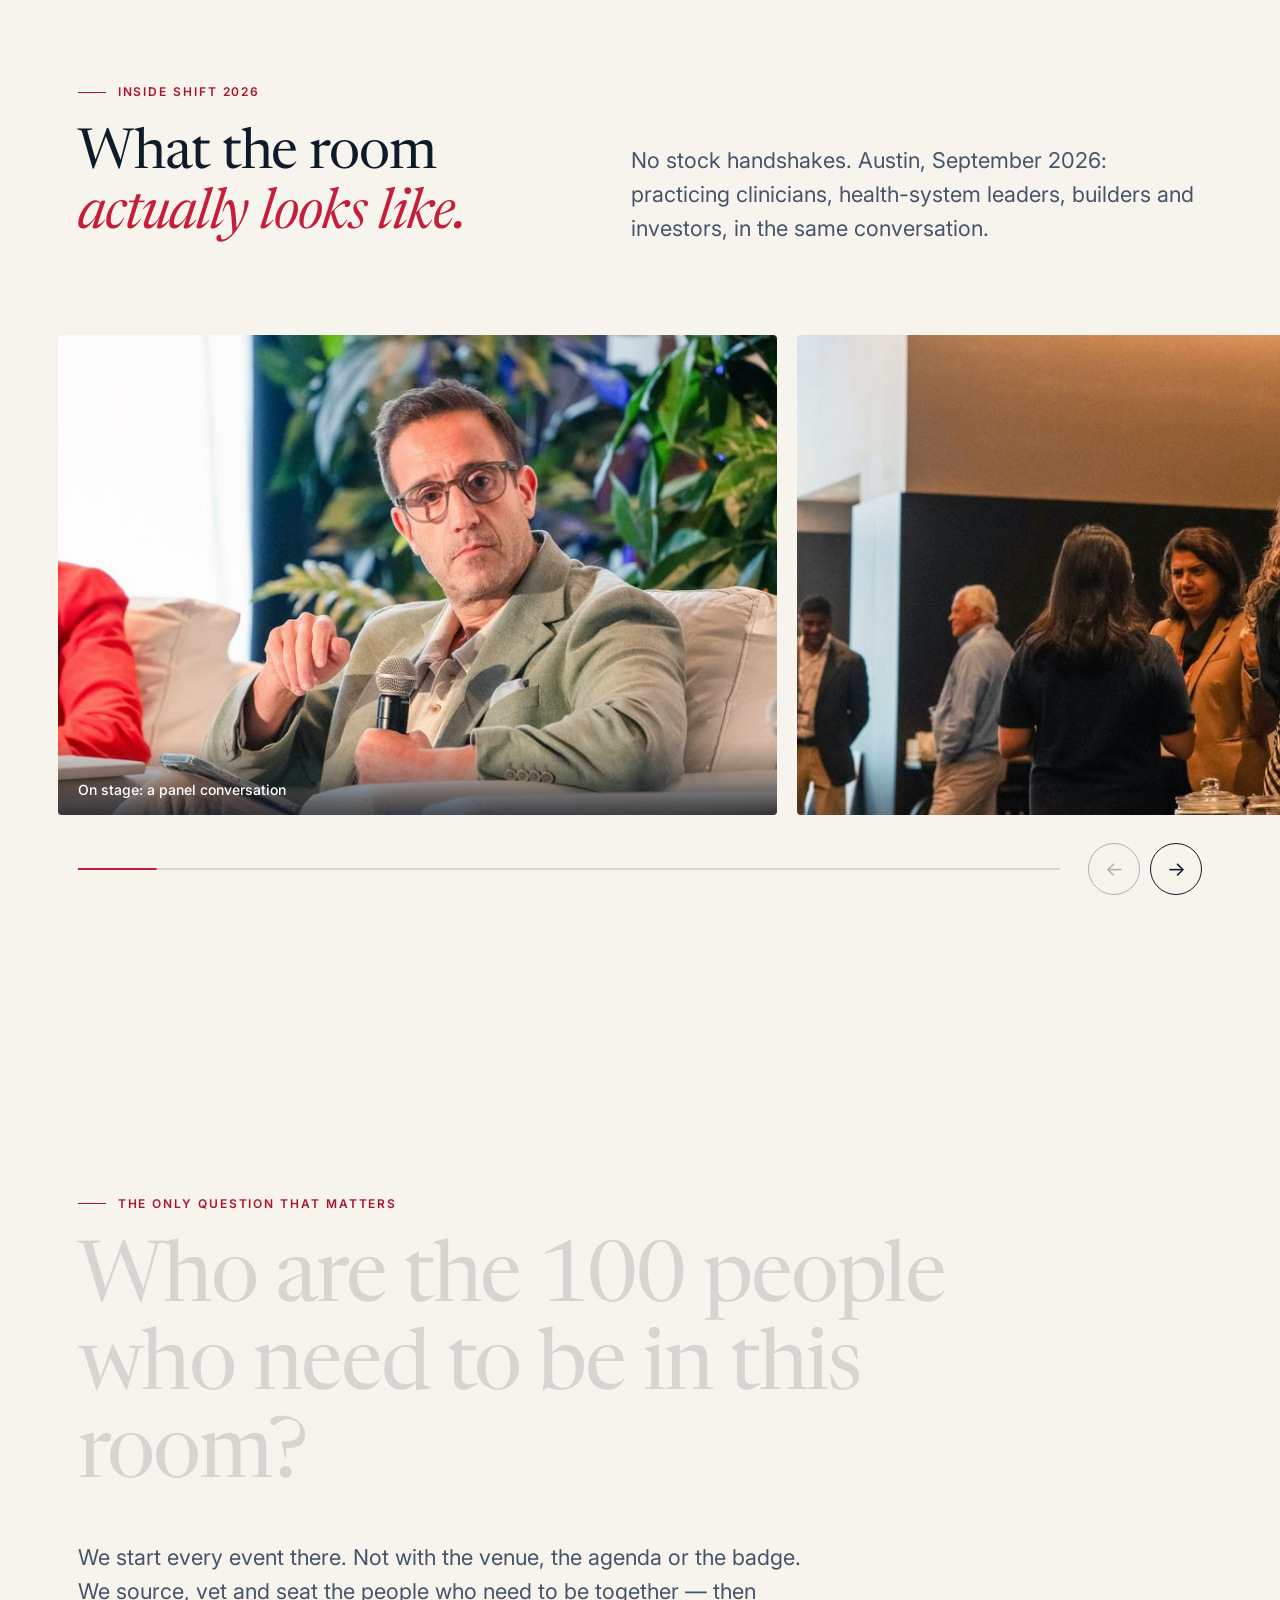
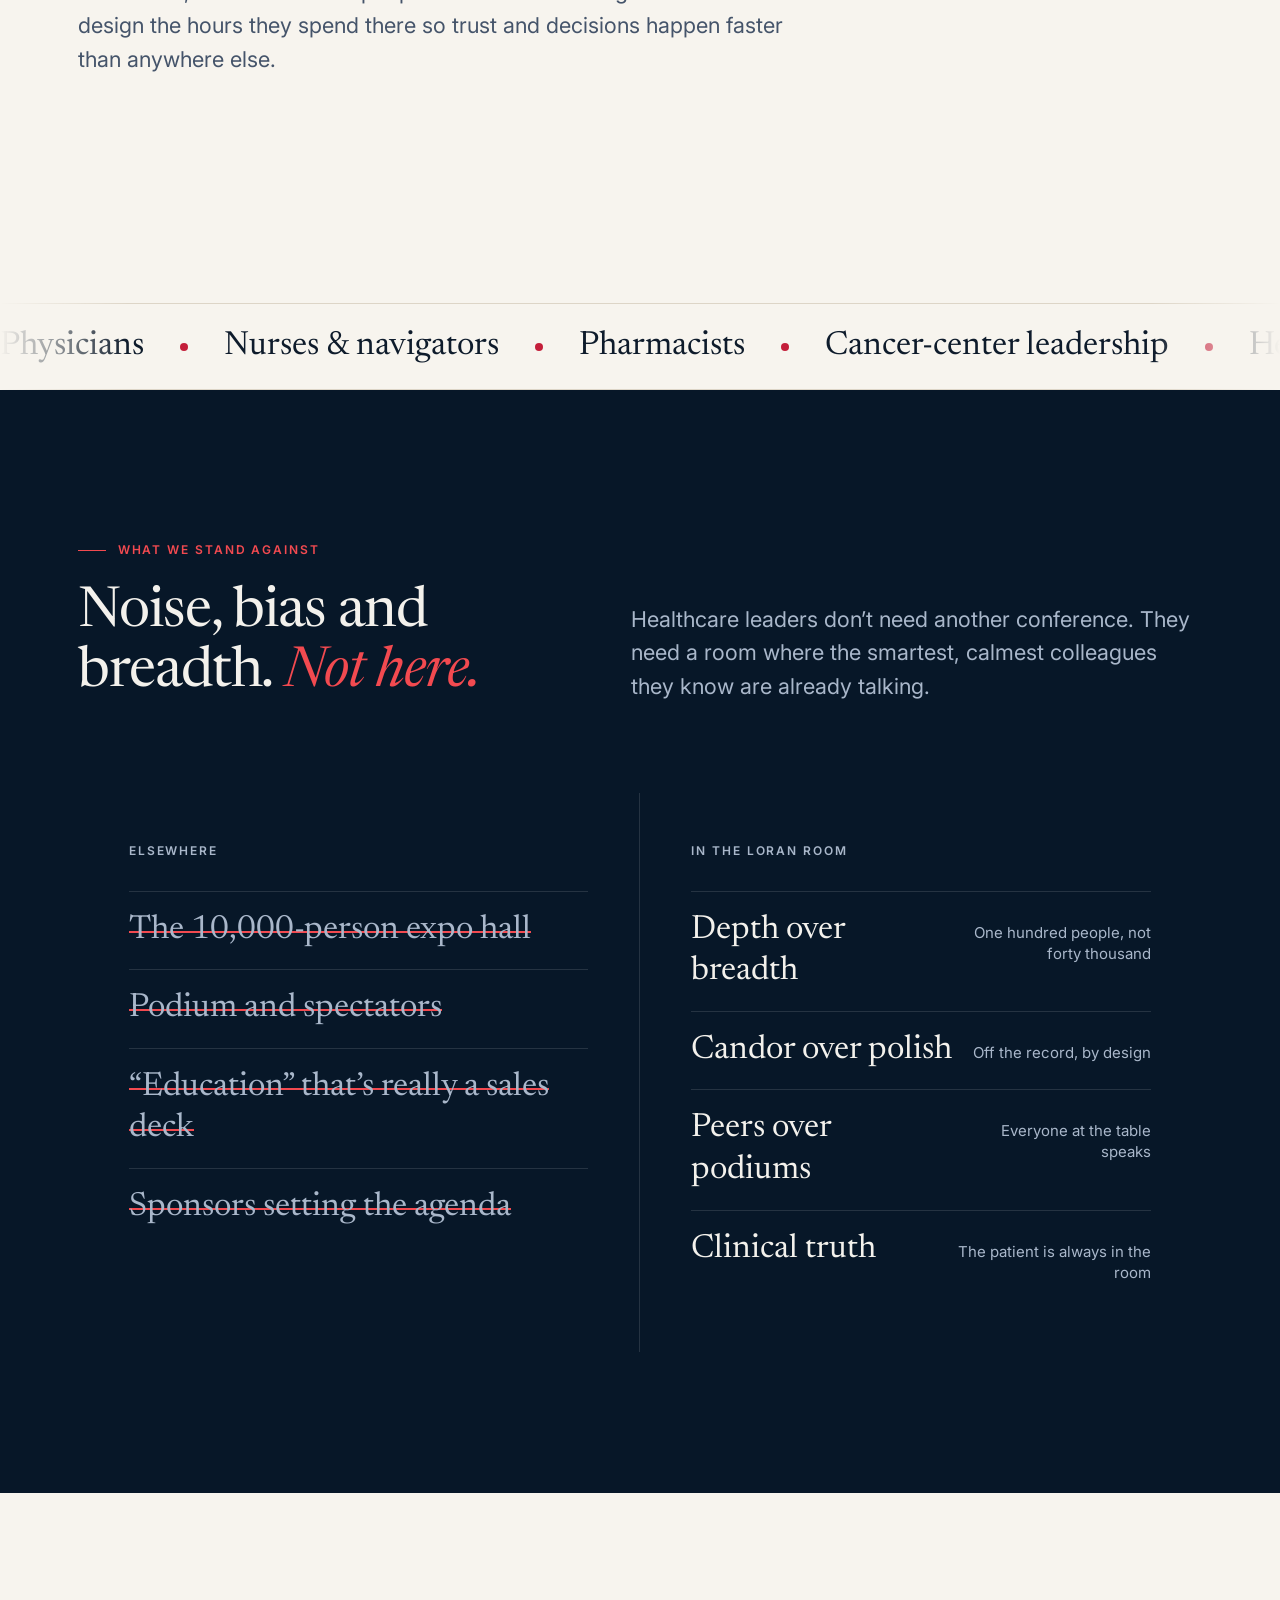
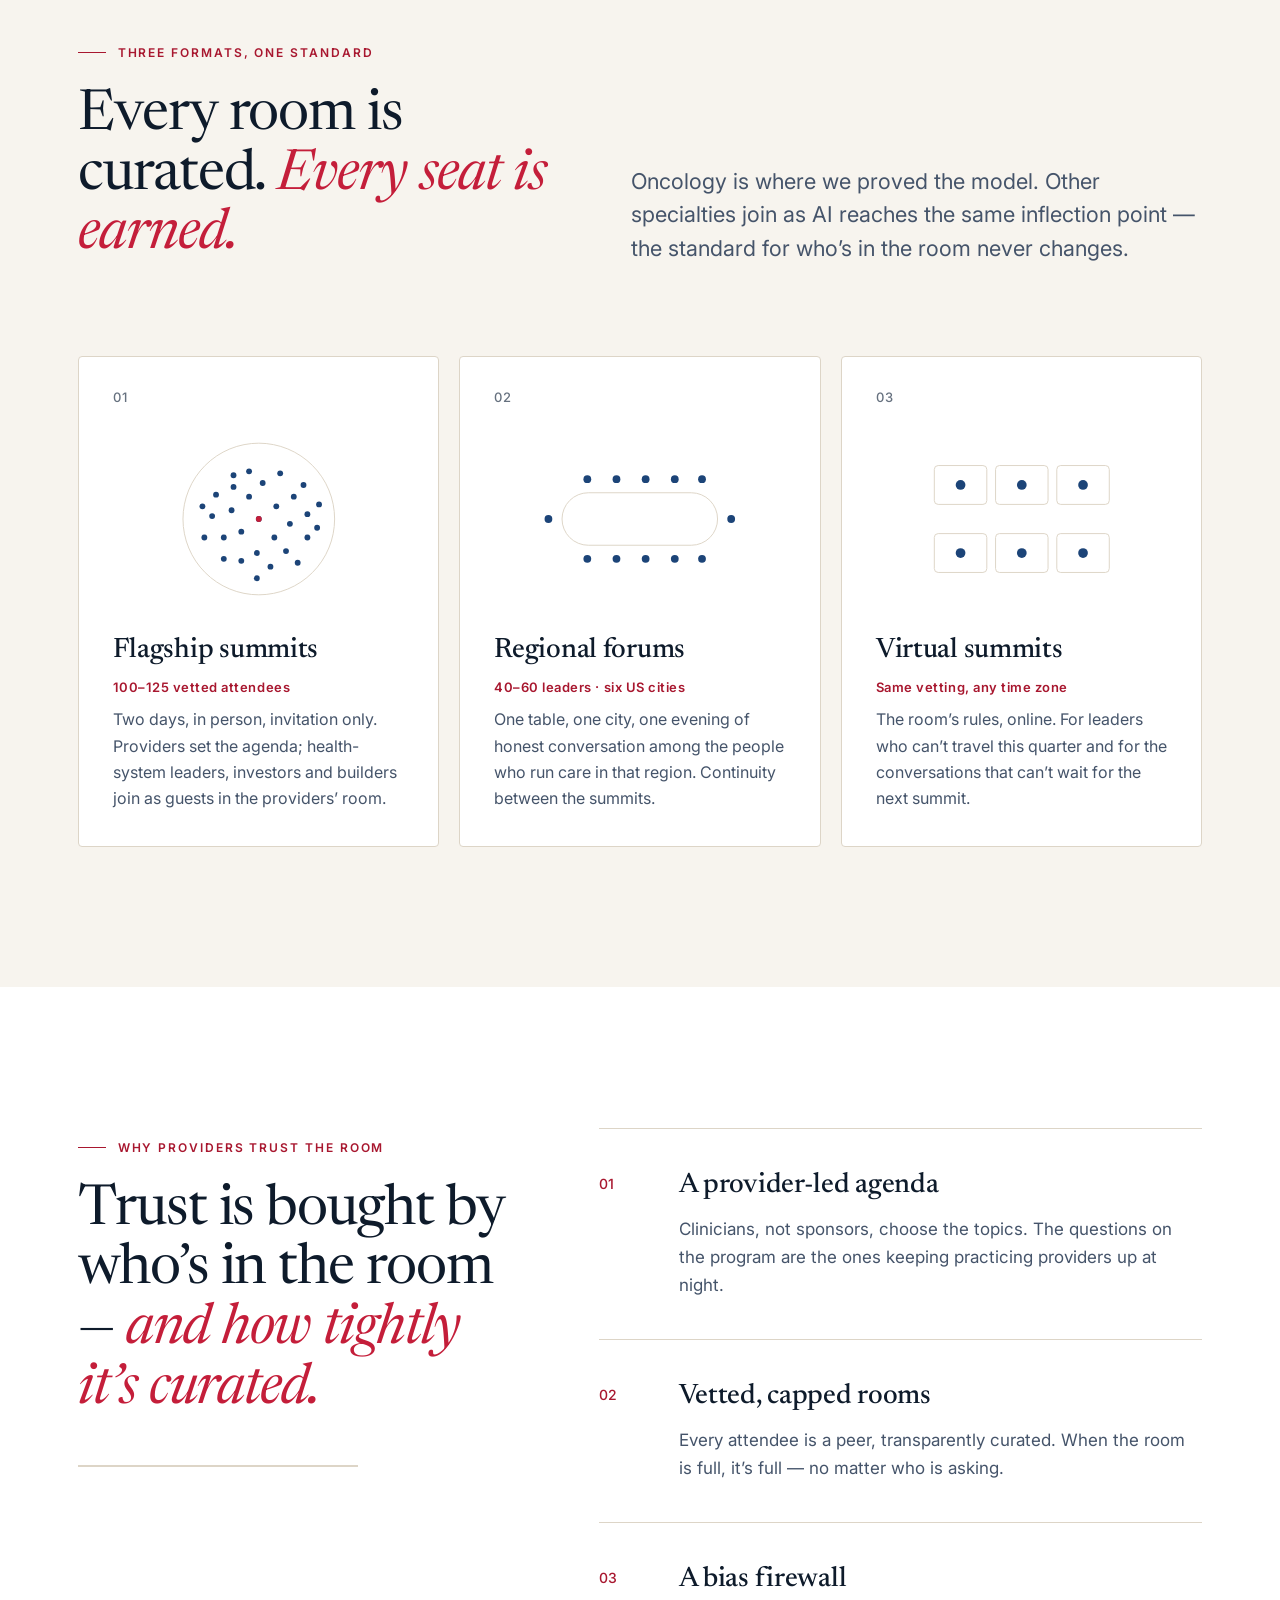
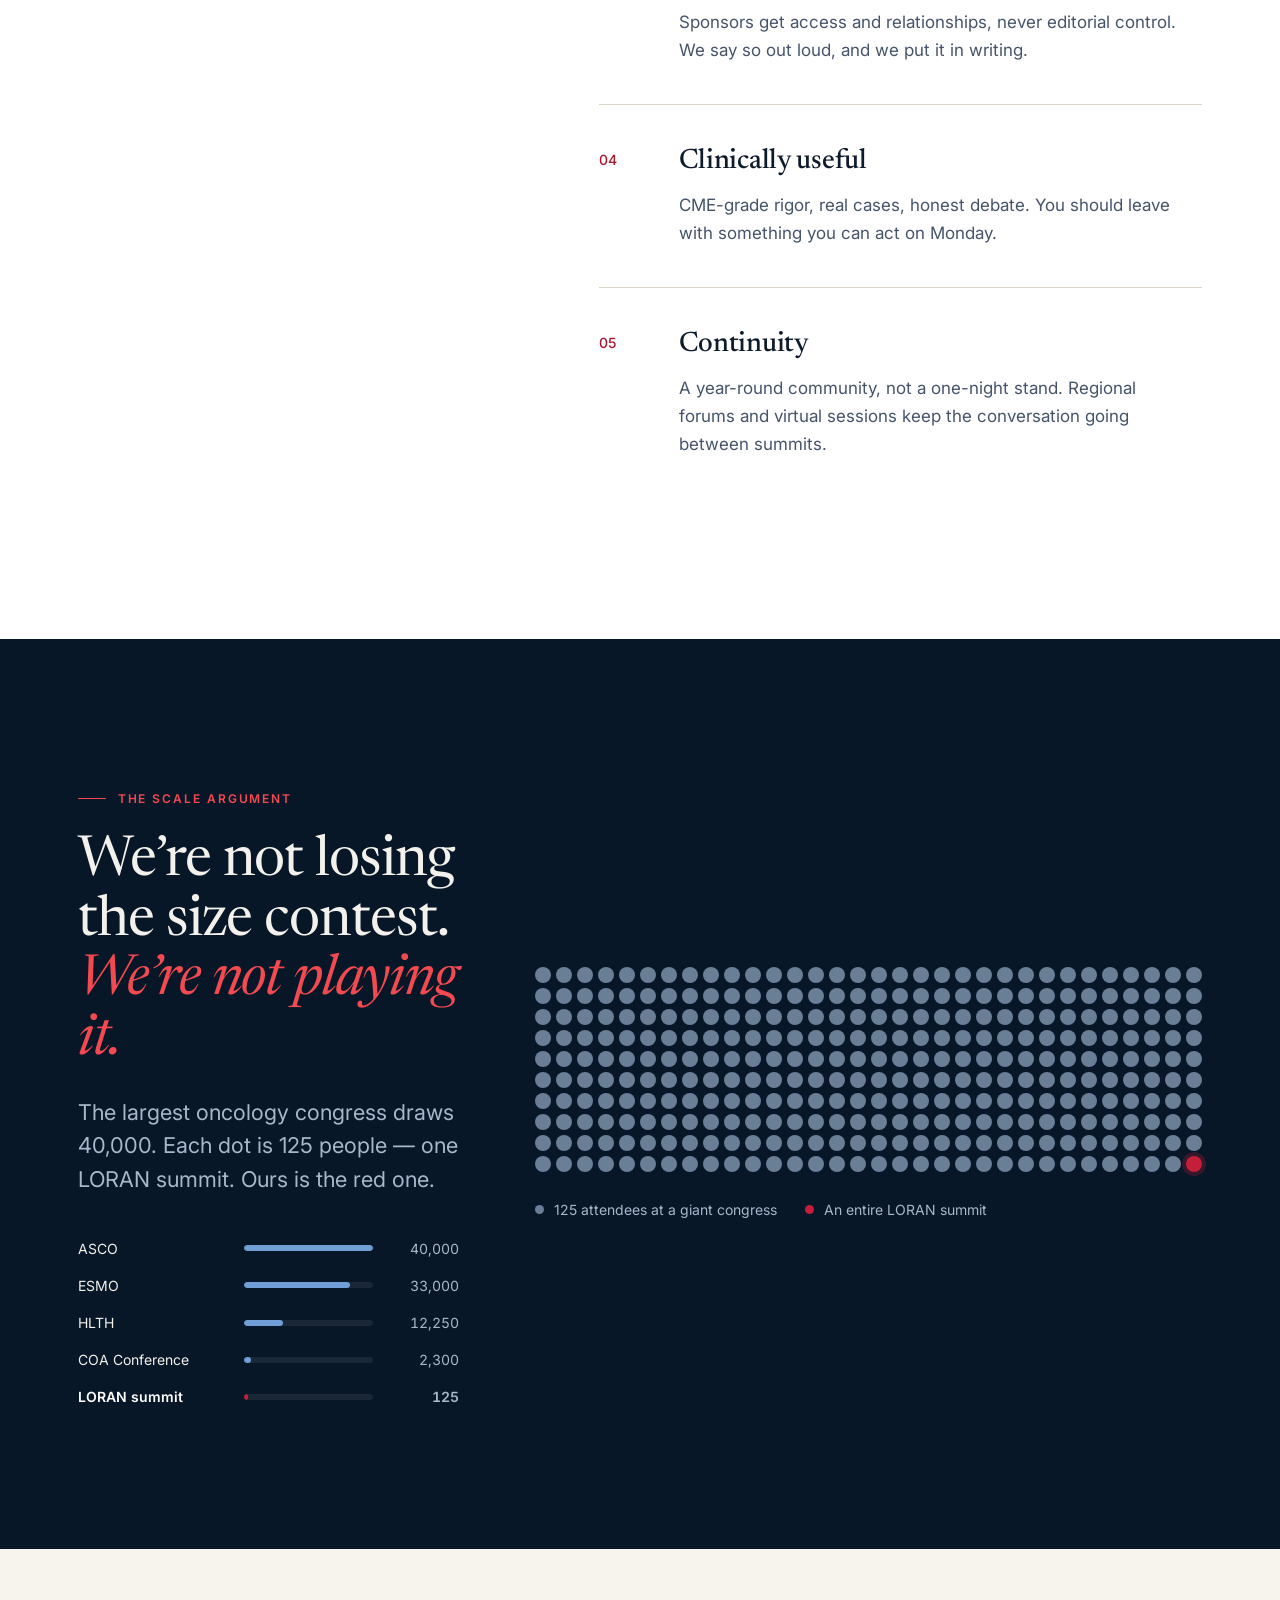
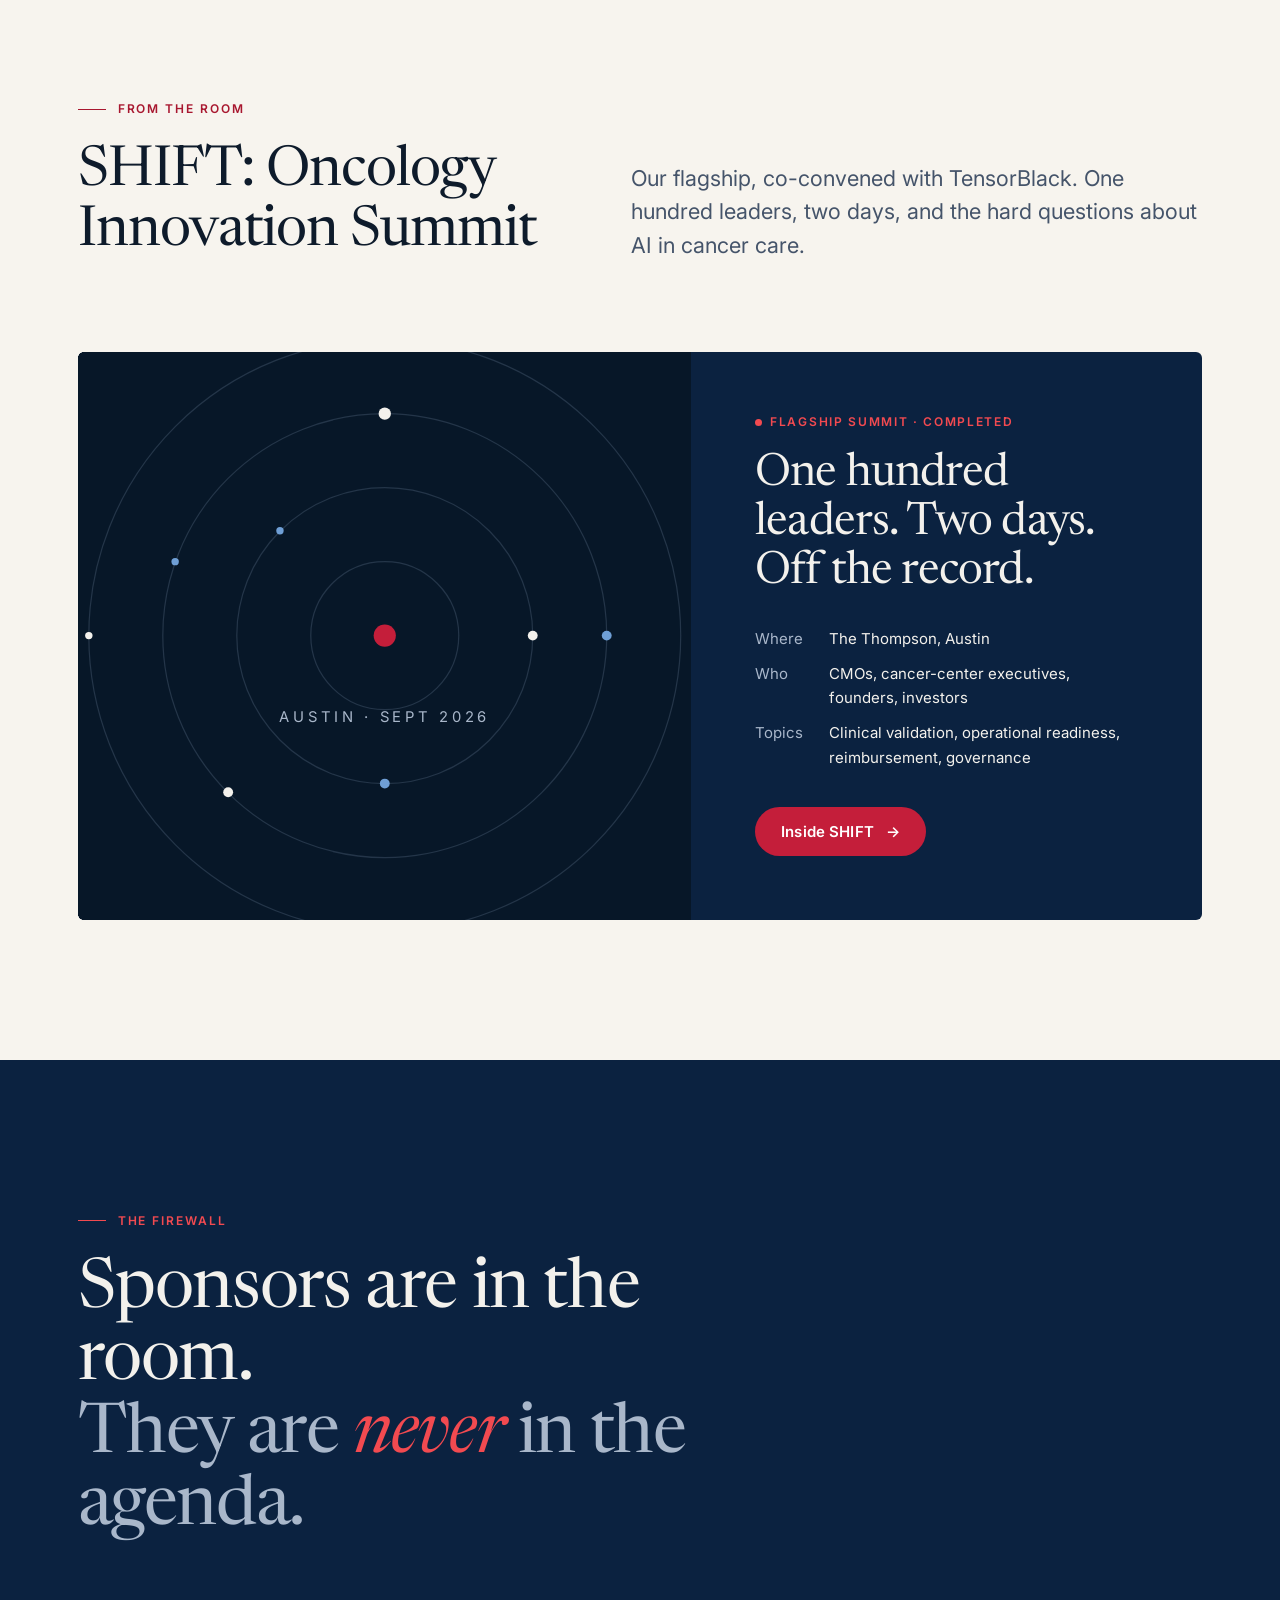
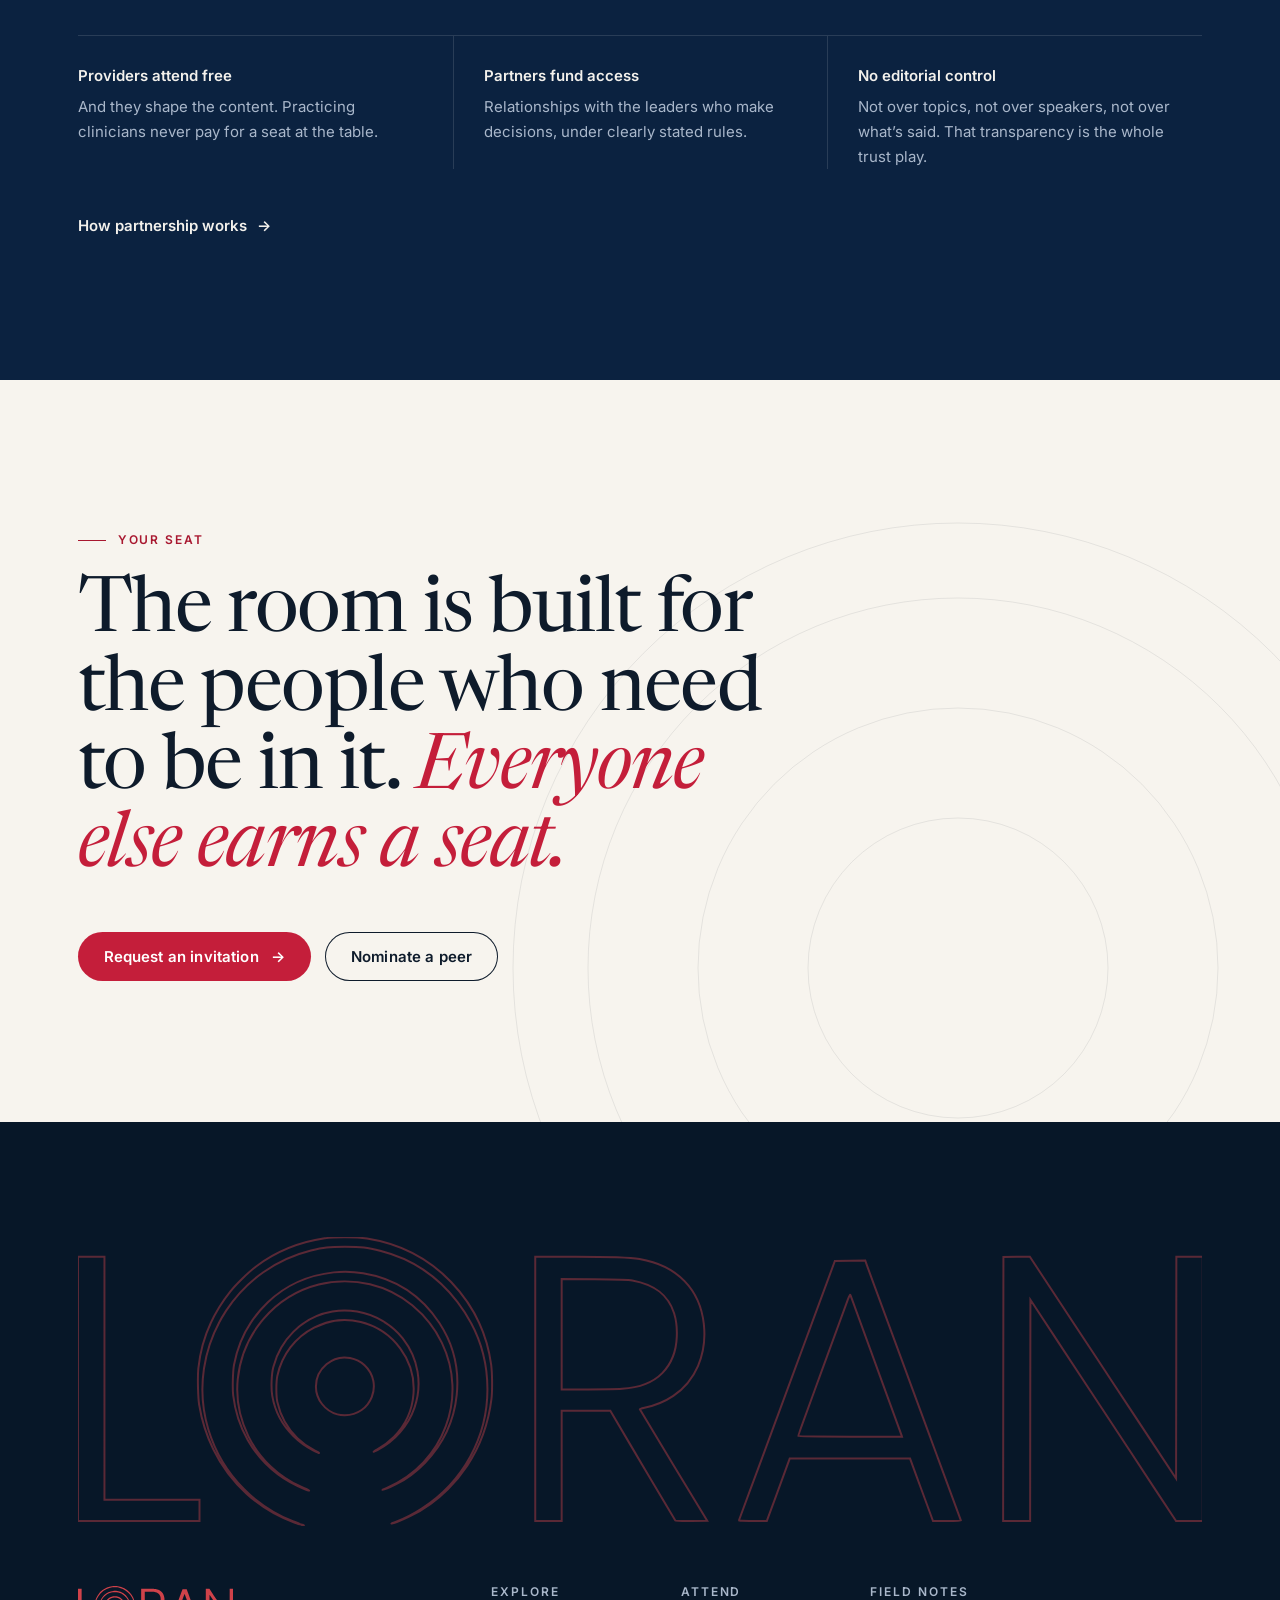
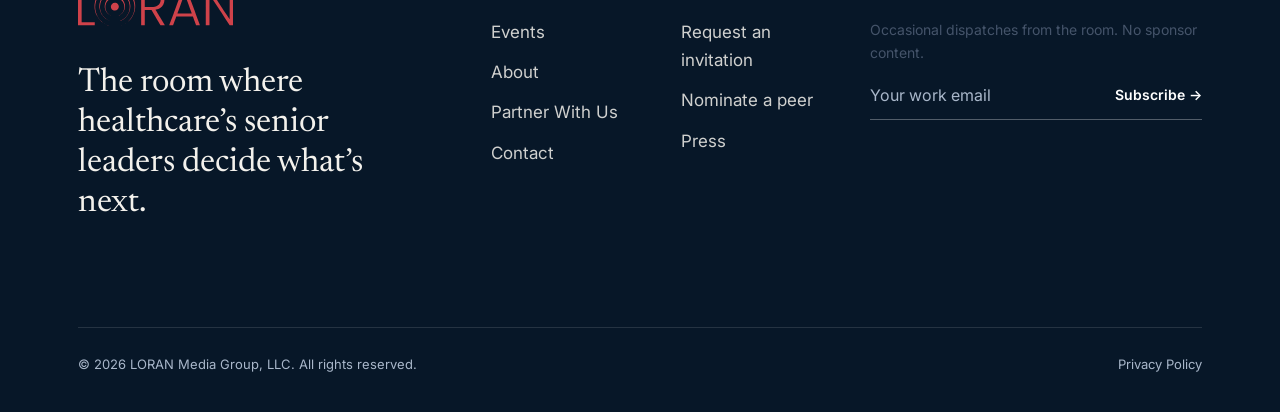
==== commit ce195b90: "Add a SHIFT 2026 photo carousel to the home and SHIFT pages Twelve photos from the event, resized fo" ====
--- a/loran/index.html
+++ b/loran/index.html
@@ -60,6 +60,28 @@
       <div class="stat" data-reveal style="--d:360ms"><div class="n" data-count="3">3</div><p>Formats: flagship summit, regional forum, virtual summit</p></div>
     </div>
   </div>
+</section>
+
+<section class="band-top" aria-labelledby="photos-title">
+  <div class="wrap">
+    <div class="split-head">
+      <div>
+        <p class="eyebrow">Inside SHIFT 2026</p>
+        <h2 class="h2" id="photos-title" data-reveal>What the room <em>actually looks like.</em></h2>
+      </div>
+      <p class="lede" data-reveal style="--d:120ms">No stock handshakes. Austin, September 2026: practicing clinicians, health-system leaders, builders and investors, in the same conversation.</p>
+    </div>
+  </div>
+  <section class="gallery" aria-roledescription="carousel" aria-label="Photos from SHIFT 2026" data-carousel>
+  <div class="track" tabindex="0"><figure class="slide" role="group" aria-roledescription="slide" aria-label="1 of 12"><img src="images/shift/panel-1.jpg" srcset="images/shift/panel-1-sm.jpg 800w, images/shift/panel-1.jpg 1600w" sizes="(max-width: 760px) 80vw, 50vw" width="1600" height="1069" alt="SHIFT 2026: on stage: a panel conversation" loading="eager" decoding="async"><figcaption>On stage: a panel conversation</figcaption></figure><figure class="slide" role="group" aria-roledescription="slide" aria-label="2 of 12"><img src="images/shift/reception-1.jpg" srcset="images/shift/reception-1-sm.jpg 800w, images/shift/reception-1.jpg 1600w" sizes="(max-width: 760px) 80vw, 50vw" width="1600" height="1069" alt="SHIFT 2026: the evening reception" loading="eager" decoding="async"><figcaption>The evening reception</figcaption></figure><figure class="slide" role="group" aria-roledescription="slide" aria-label="3 of 12"><img src="images/shift/keynote-1.jpg" srcset="images/shift/keynote-1-sm.jpg 800w, images/shift/keynote-1.jpg 1600w" sizes="(max-width: 760px) 80vw, 50vw" width="1600" height="1069" alt="SHIFT 2026: a keynote, taken from the floor" loading="lazy" decoding="async"><figcaption>A keynote, taken from the floor</figcaption></figure><figure class="slide" role="group" aria-roledescription="slide" aria-label="4 of 12"><img src="images/shift/audience-1.jpg" srcset="images/shift/audience-1-sm.jpg 800w, images/shift/audience-1.jpg 1600w" sizes="(max-width: 760px) 80vw, 50vw" width="1600" height="1069" alt="SHIFT 2026: the room, listening" loading="lazy" decoding="async"><figcaption>The room, listening</figcaption></figure><figure class="slide" role="group" aria-roledescription="slide" aria-label="5 of 12"><img src="images/shift/panel-2.jpg" srcset="images/shift/panel-2-sm.jpg 401w, images/shift/panel-2.jpg 802w" sizes="(max-width: 760px) 80vw, 50vw" width="802" height="1200" alt="SHIFT 2026: fireside chat" loading="lazy" decoding="async"><figcaption>Fireside chat</figcaption></figure><figure class="slide" role="group" aria-roledescription="slide" aria-label="6 of 12"><img src="images/shift/roundtable-1.jpg" srcset="images/shift/roundtable-1-sm.jpg 800w, images/shift/roundtable-1.jpg 1600w" sizes="(max-width: 760px) 80vw, 50vw" width="1600" height="1069" alt="SHIFT 2026: around the table" loading="lazy" decoding="async"><figcaption>Around the table</figcaption></figure><figure class="slide" role="group" aria-roledescription="slide" aria-label="7 of 12"><img src="images/shift/group-1.jpg" srcset="images/shift/group-1-sm.jpg 800w, images/shift/group-1.jpg 1600w" sizes="(max-width: 760px) 80vw, 50vw" width="1600" height="1069" alt="SHIFT 2026: austin, in the room" loading="lazy" decoding="async"><figcaption>Austin, in the room</figcaption></figure><figure class="slide" role="group" aria-roledescription="slide" aria-label="8 of 12"><img src="images/shift/listening-1.jpg" srcset="images/shift/listening-1-sm.jpg 800w, images/shift/listening-1.jpg 1600w" sizes="(max-width: 760px) 80vw, 50vw" width="1600" height="1069" alt="SHIFT 2026: full attention" loading="lazy" decoding="async"><figcaption>Full attention</figcaption></figure><figure class="slide" role="group" aria-roledescription="slide" aria-label="9 of 12"><img src="images/shift/panel-3.jpg" srcset="images/shift/panel-3-sm.jpg 800w, images/shift/panel-3.jpg 1600w" sizes="(max-width: 760px) 80vw, 50vw" width="1600" height="1069" alt="SHIFT 2026: panel discussion" loading="lazy" decoding="async"><figcaption>Panel discussion</figcaption></figure><figure class="slide" role="group" aria-roledescription="slide" aria-label="10 of 12"><img src="images/shift/lounge-1.jpg" srcset="images/shift/lounge-1-sm.jpg 800w, images/shift/lounge-1.jpg 1600w" sizes="(max-width: 760px) 80vw, 50vw" width="1600" height="1069" alt="SHIFT 2026: between sessions" loading="lazy" decoding="async"><figcaption>Between sessions</figcaption></figure><figure class="slide" role="group" aria-roledescription="slide" aria-label="11 of 12"><img src="images/shift/keynote-2.jpg" srcset="images/shift/keynote-2-sm.jpg 401w, images/shift/keynote-2.jpg 802w" sizes="(max-width: 760px) 80vw, 50vw" width="802" height="1200" alt="SHIFT 2026: keynote" loading="lazy" decoding="async"><figcaption>Keynote</figcaption></figure><figure class="slide" role="group" aria-roledescription="slide" aria-label="12 of 12"><img src="images/shift/network-1.jpg" srcset="images/shift/network-1-sm.jpg 800w, images/shift/network-1.jpg 1600w" sizes="(max-width: 760px) 80vw, 50vw" width="1600" height="1069" alt="SHIFT 2026: conversations that kept going" loading="lazy" decoding="async"><figcaption>Conversations that kept going</figcaption></figure></div>
+  <div class="wrap gallery-ui">
+    <div class="gallery-progress" aria-hidden="true"><i></i></div>
+    <div class="gallery-btns">
+      <button type="button" class="gbtn" data-prev aria-label="Previous photo"><span aria-hidden="true">&larr;</span></button>
+      <button type="button" class="gbtn" data-next aria-label="Next photo"><span aria-hidden="true">&rarr;</span></button>
+    </div>
+  </div>
+</section>
 </section>
 
 <section class="question" aria-label="Our question">
--- a/loran/styles.css
+++ b/loran/styles.css
@@ -846,3 +846,66 @@
   .reasons li { opacity: 1; }
   .versus .against li s { background-size: 100% 2px; }
 }
+
+/* --------------------------------------------------------------------------
+   Photo carousel — SHIFT 2026
+   A horizontal strip that snaps slide to slide. Swipe, drag, arrow keys or
+   the buttons; advances slowly on its own until someone interacts with it.
+   -------------------------------------------------------------------------- */
+
+.band-top { padding: var(--band) 0 calc(var(--band) * .6); }
+.gallery { position: relative; }
+.gallery .track {
+  display: flex; gap: clamp(12px, 1.6vw, 20px);
+  overflow-x: auto; overscroll-behavior-x: contain;
+  scroll-snap-type: x mandatory; scroll-behavior: smooth;
+  padding: 0 var(--gut);
+  scroll-padding: 0 var(--gut);
+  scrollbar-width: none;
+  cursor: grab;
+}
+.gallery .track::-webkit-scrollbar { display: none; }
+.gallery .track.dragging { cursor: grabbing; scroll-snap-type: none; scroll-behavior: auto; }
+.gallery .track.dragging img { pointer-events: none; }
+@media (min-width: 1368px) {
+  .gallery .track { padding-left: calc((100vw - var(--wrap)) / 2 + var(--gut)); scroll-padding-left: calc((100vw - var(--wrap)) / 2 + var(--gut)); }
+}
+.slide {
+  position: relative; flex: 0 0 auto; margin: 0;
+  height: clamp(300px, 38vw, 480px);
+  border-radius: 4px; overflow: hidden; scroll-snap-align: start;
+  background: var(--sand);
+}
+.slide img {
+  height: 100%; width: auto; max-width: none; display: block;
+  transform: scale(1.04); transition: transform 1.4s var(--ease), filter .6s;
+  user-select: none; -webkit-user-drag: none;
+}
+.slide:hover img { transform: scale(1); }
+.slide figcaption {
+  position: absolute; left: 0; right: 0; bottom: 0;
+  padding: 40px 20px 16px; color: #fff; font: 500 14px/1.3 var(--sans);
+  background: linear-gradient(transparent, rgba(7,23,40,.75));
+  opacity: 0; transform: translateY(8px);
+  transition: opacity .5s var(--ease), transform .5s var(--ease);
+}
+.slide:hover figcaption, .slide.current figcaption { opacity: 1; transform: none; }
+@media (max-width: 760px) {
+  .slide { height: auto; width: 82vw; aspect-ratio: 3 / 2; }
+  .slide img { width: 100%; height: 100%; object-fit: cover; }
+  .slide figcaption { opacity: 1; transform: none; }
+}
+
+.gallery-ui { display: flex; align-items: center; gap: 28px; margin-top: 28px; }
+.gallery-progress { flex: 1; height: 2px; background: var(--line); position: relative; overflow: hidden; }
+.gallery-progress i { position: absolute; inset: 0; background: var(--red); transform-origin: left; transform: scaleX(var(--p, .1)); transition: transform .4s var(--ease); }
+.gallery-btns { display: flex; gap: 10px; }
+.gbtn {
+  width: 52px; height: 52px; border-radius: 50%;
+  border: 1px solid var(--ink); background: transparent; color: var(--ink);
+  font: 400 20px/1 var(--sans); cursor: pointer;
+  transition: background .3s, color .3s, transform .4s var(--ease), opacity .3s;
+}
+.gbtn:hover { background: var(--red); border-color: var(--red); color: #fff; }
+.gbtn:active { transform: scale(.94); }
+.gbtn[disabled] { opacity: .3; pointer-events: none; }
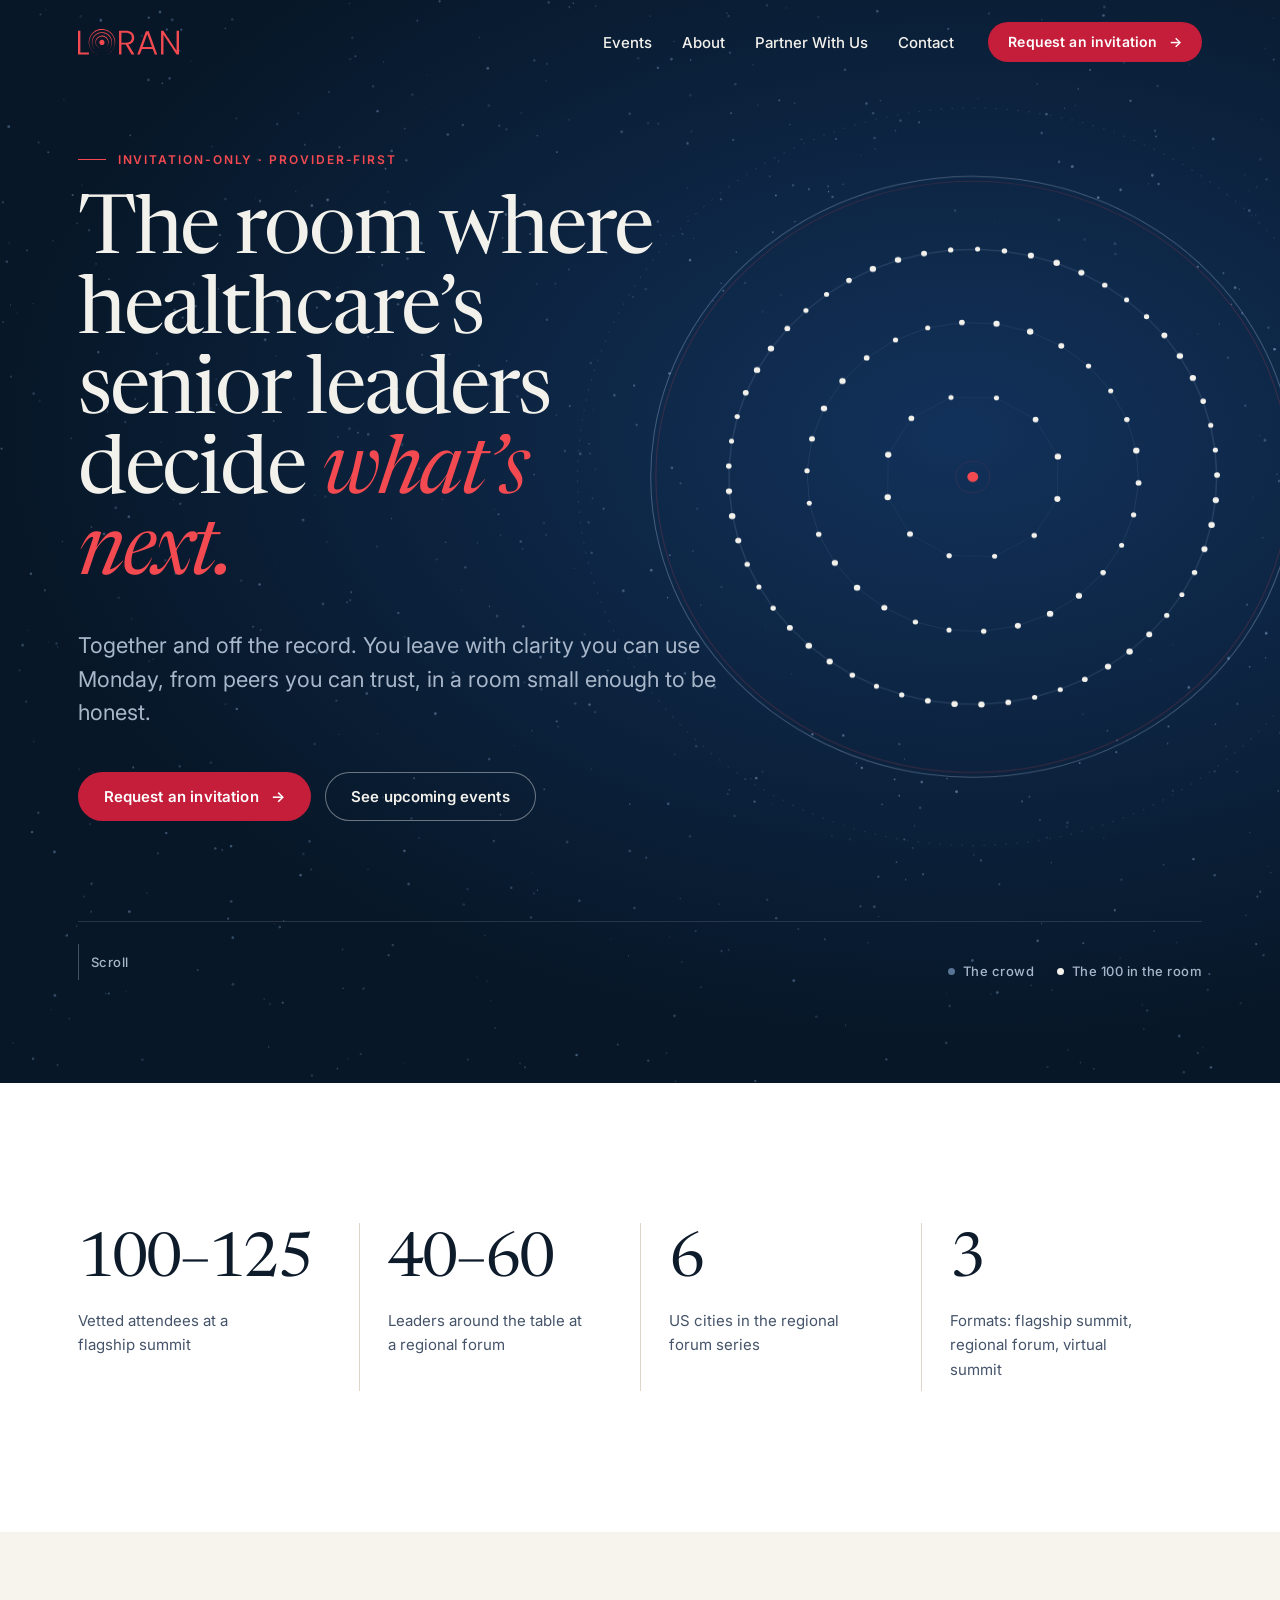
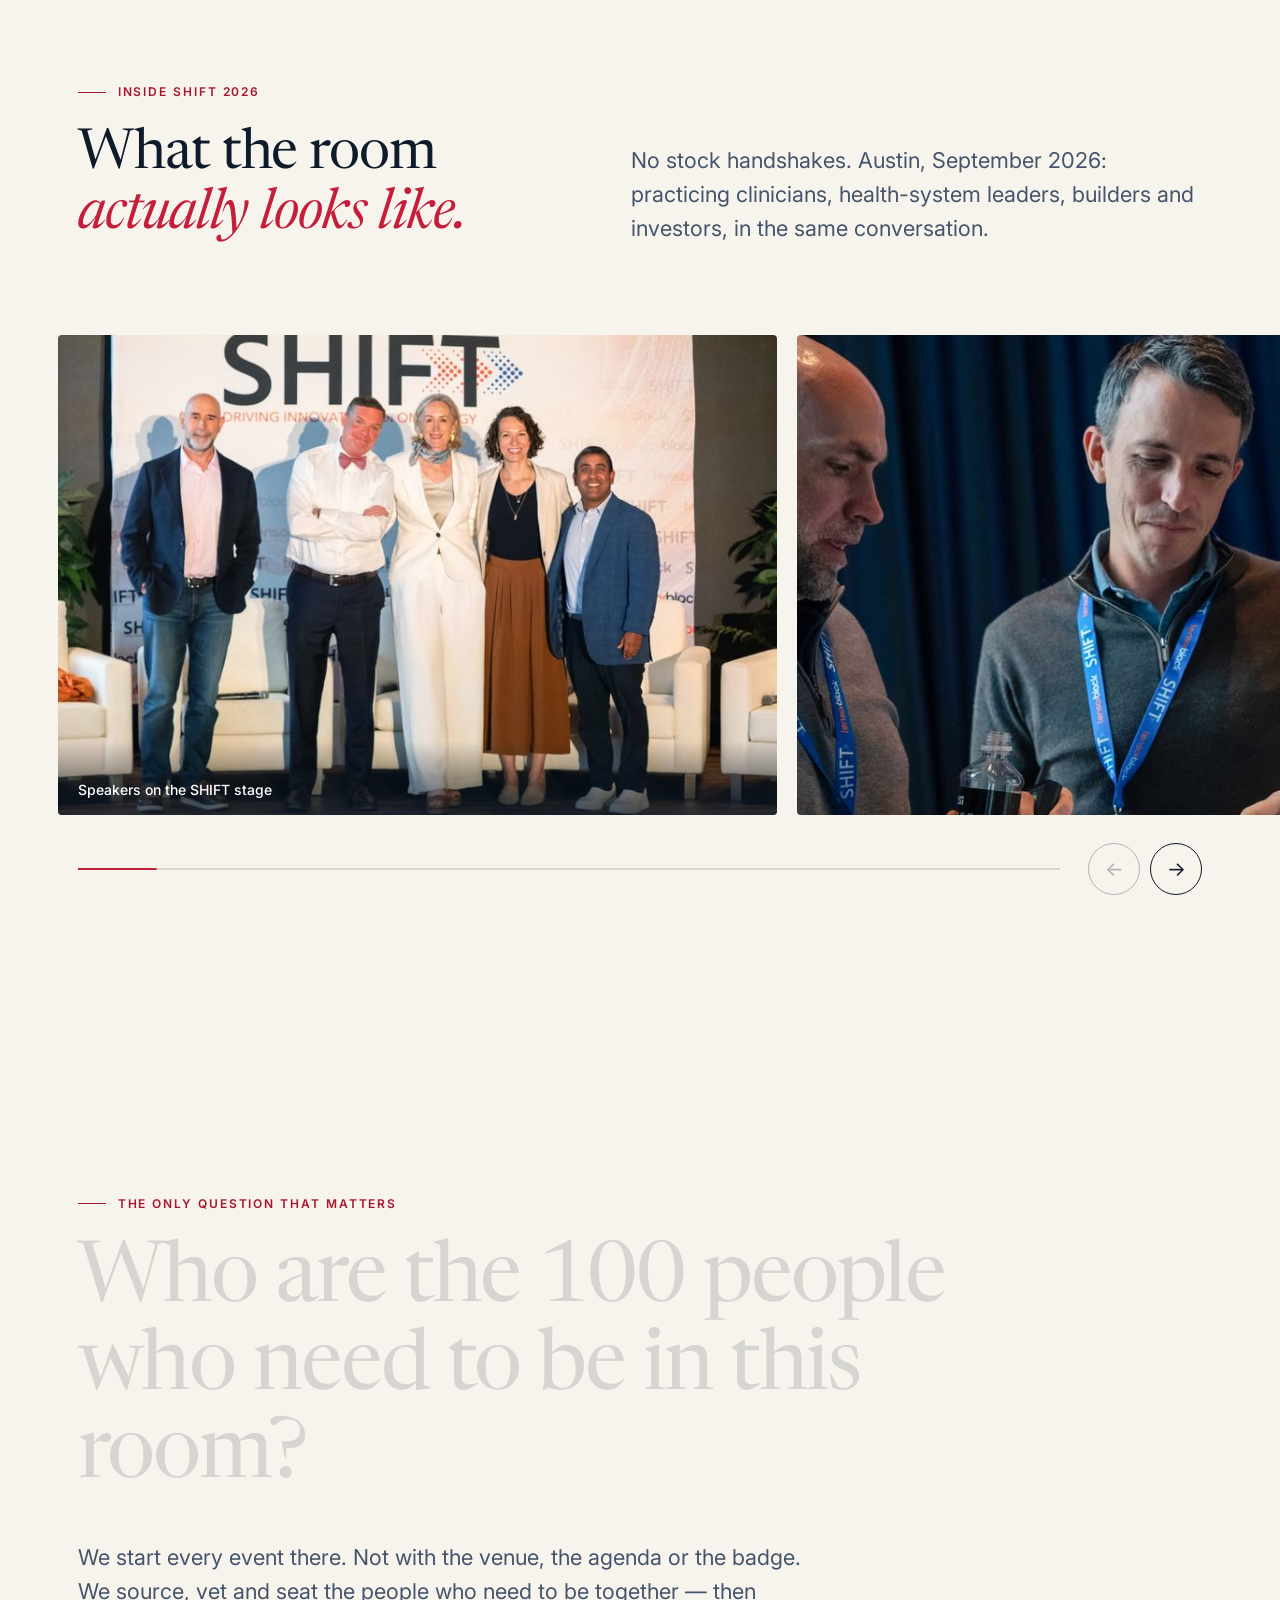
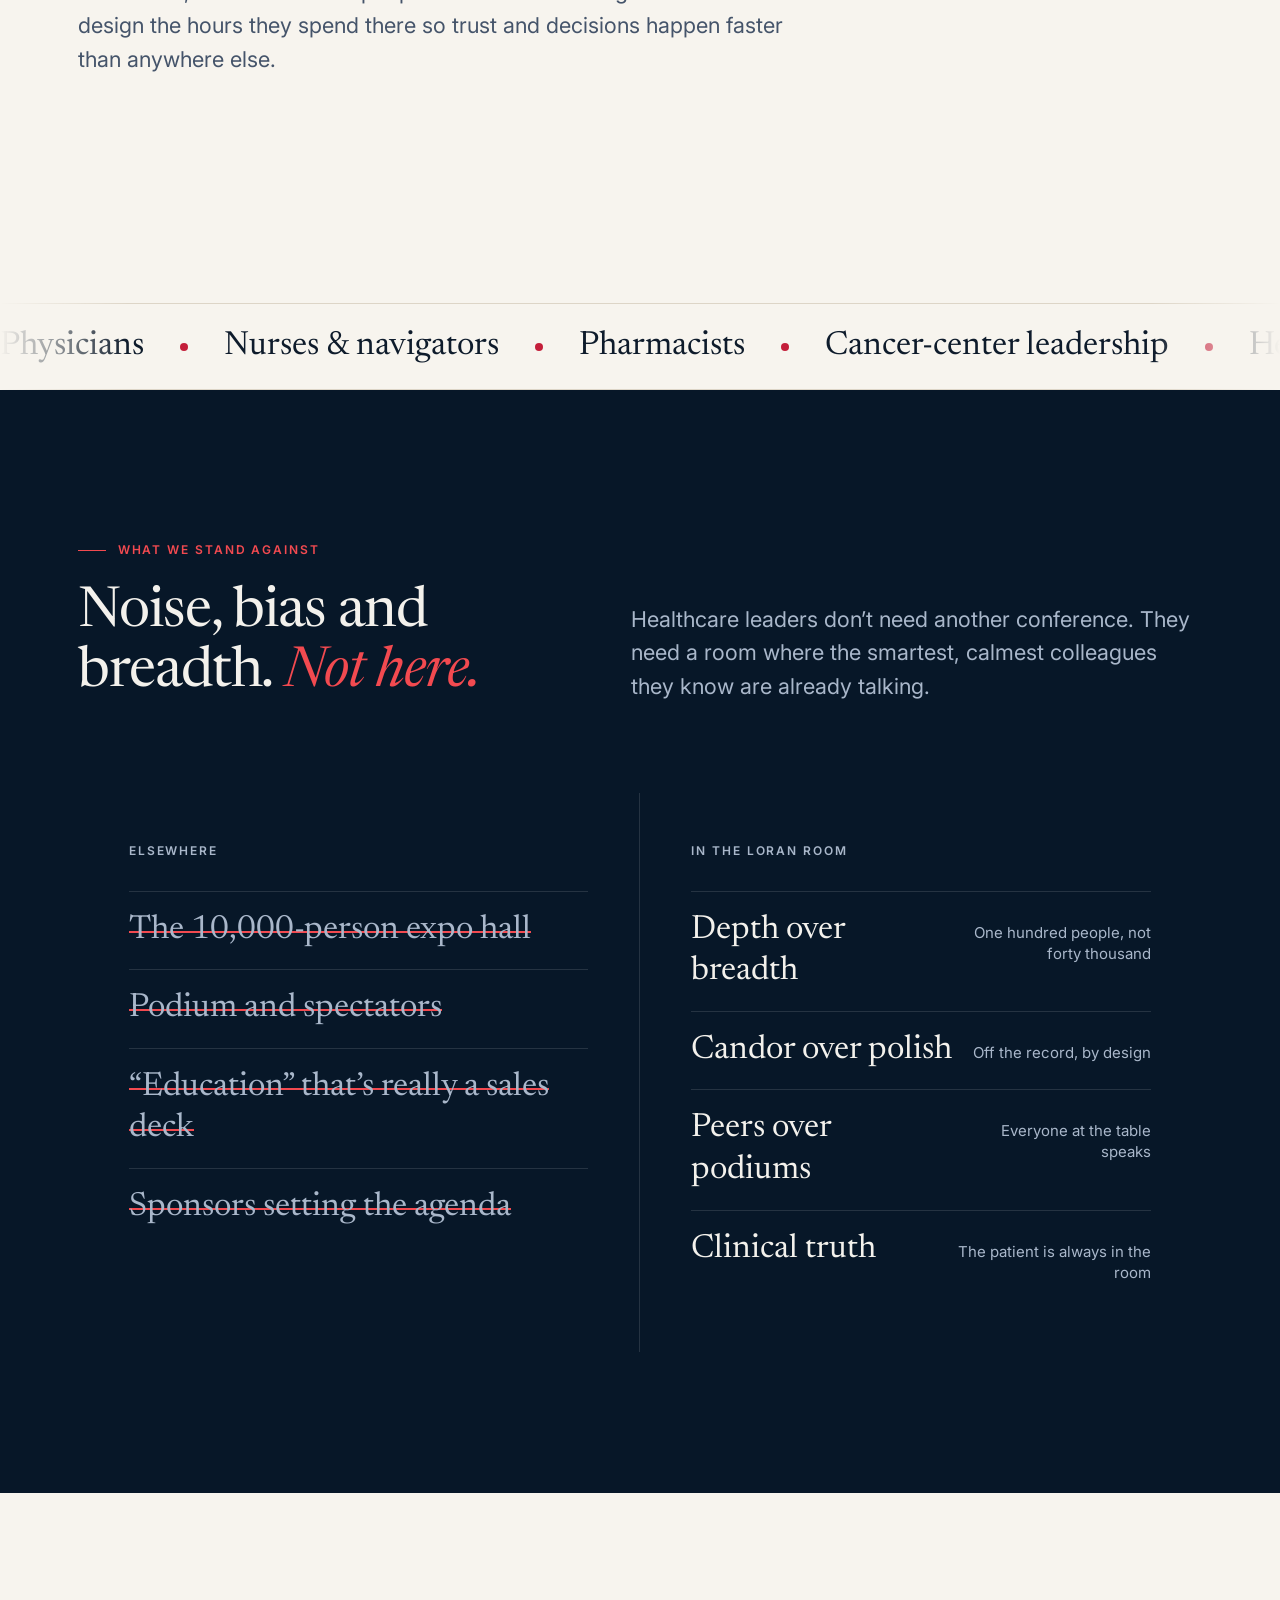
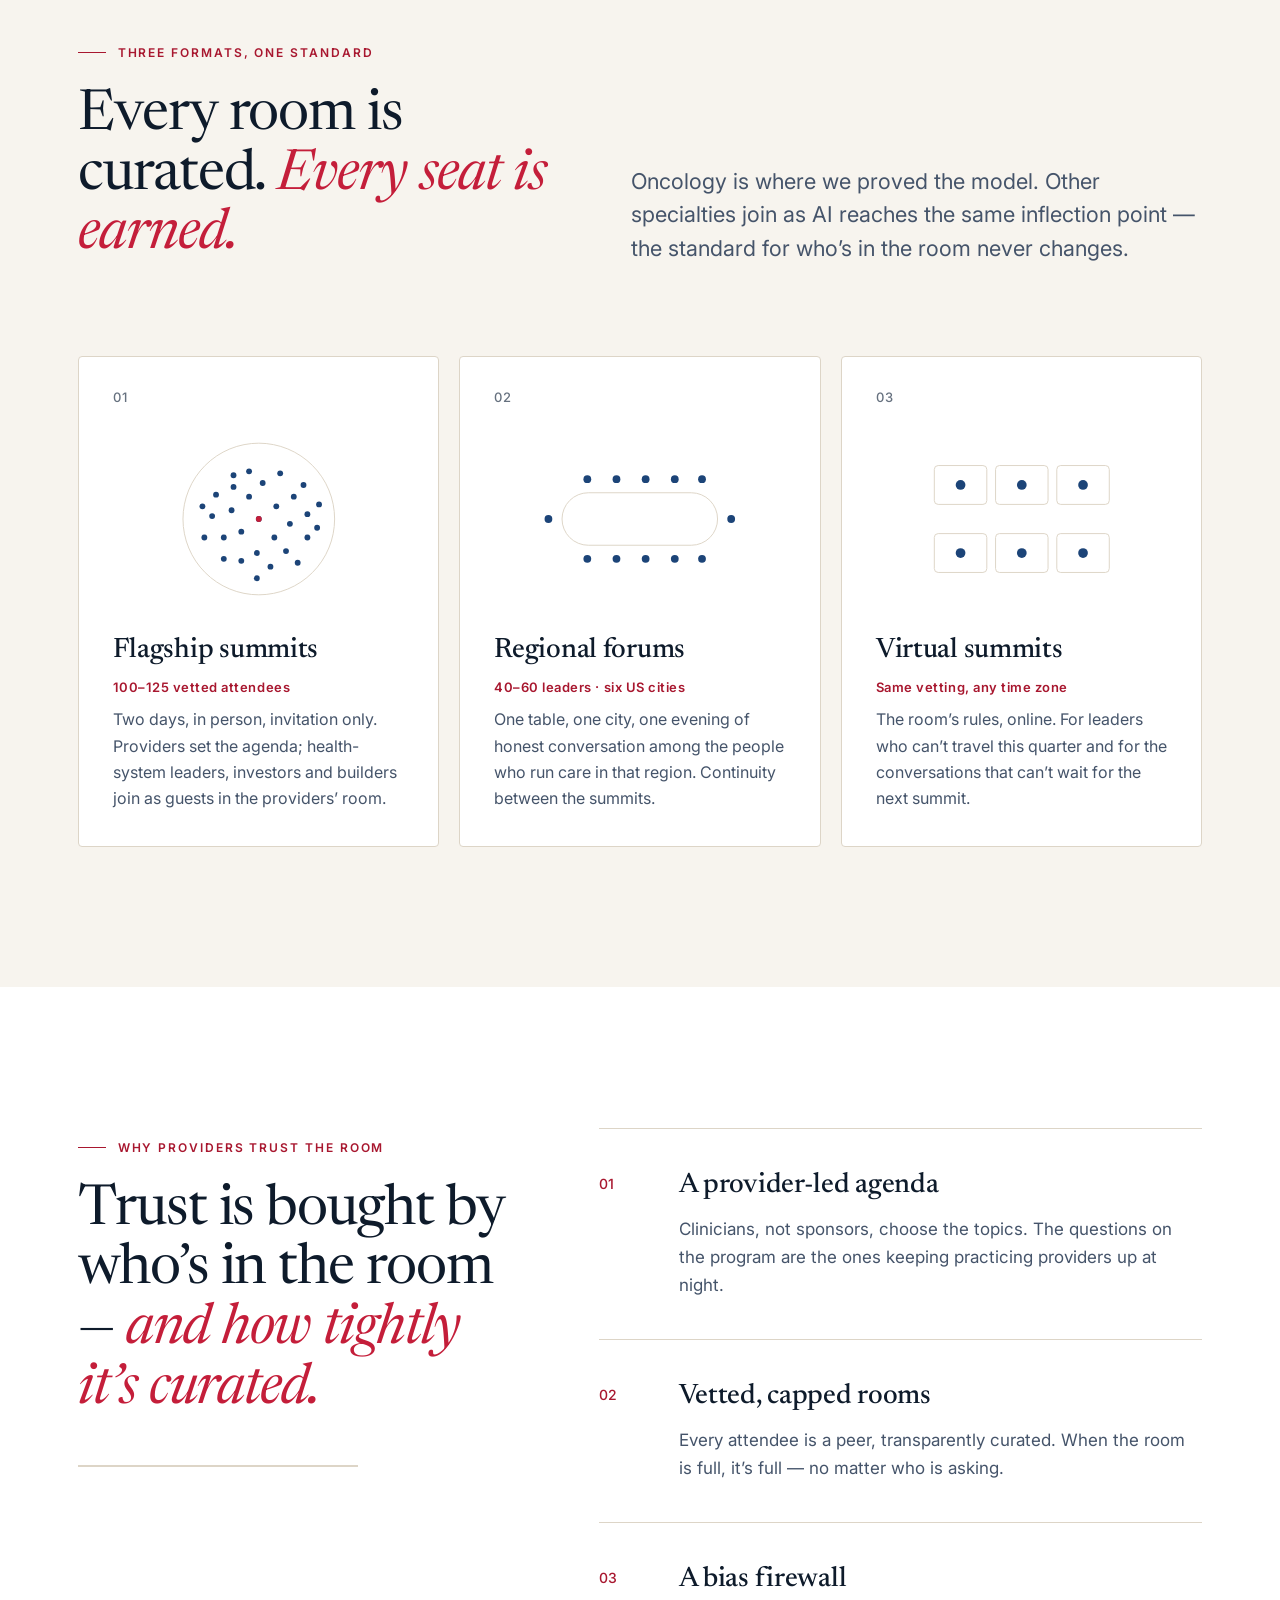
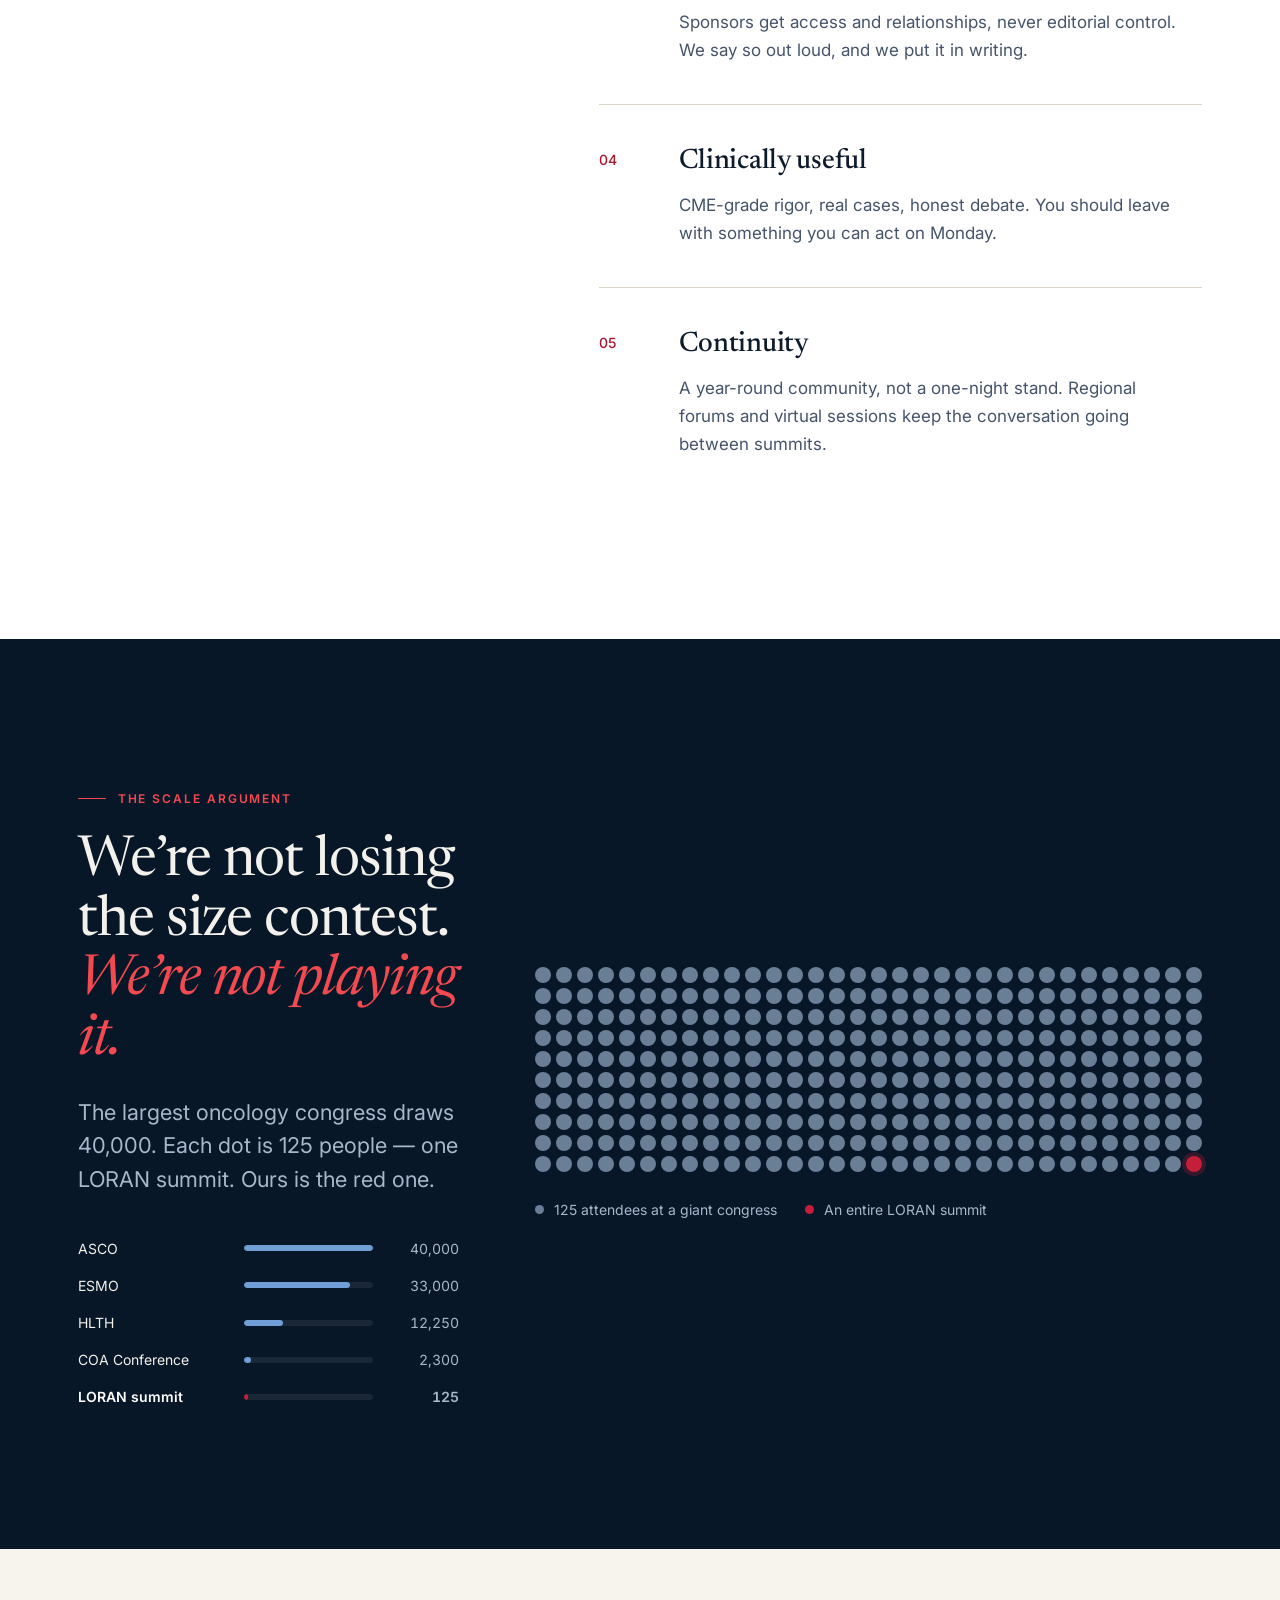
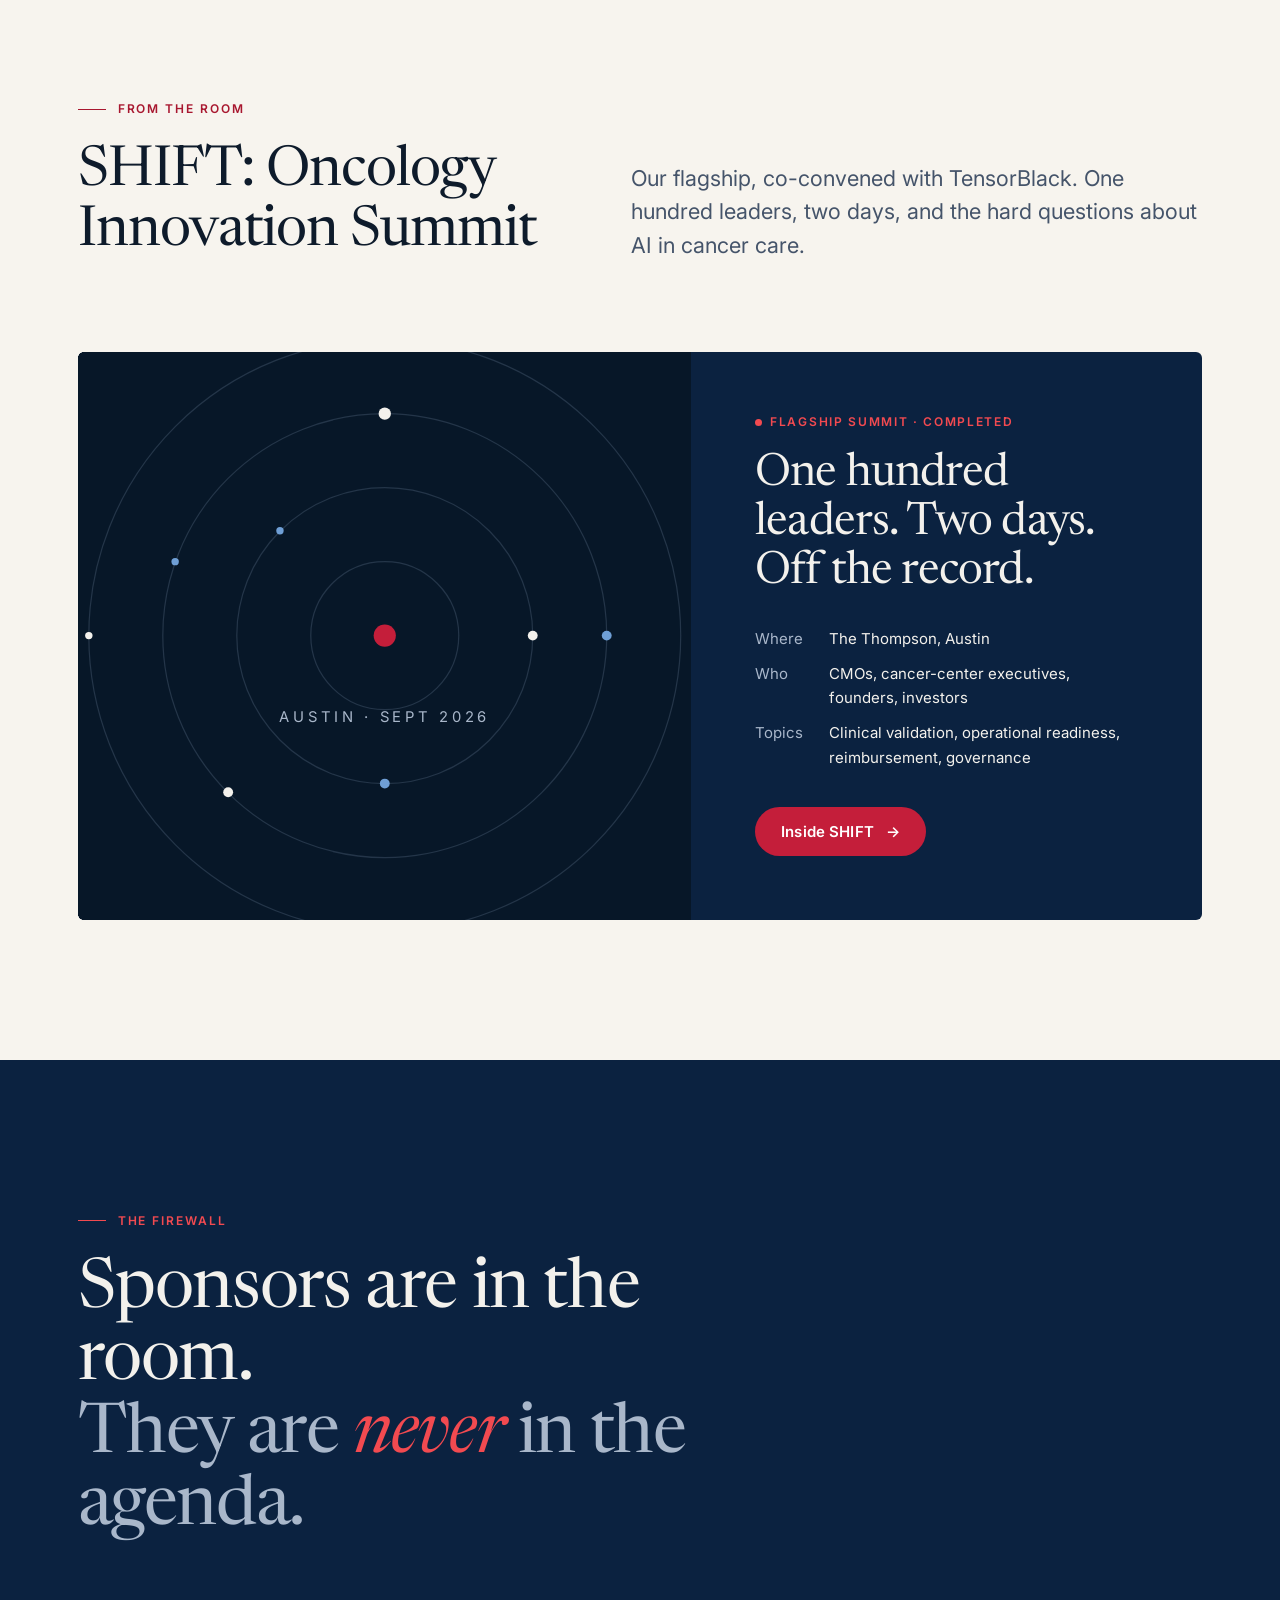
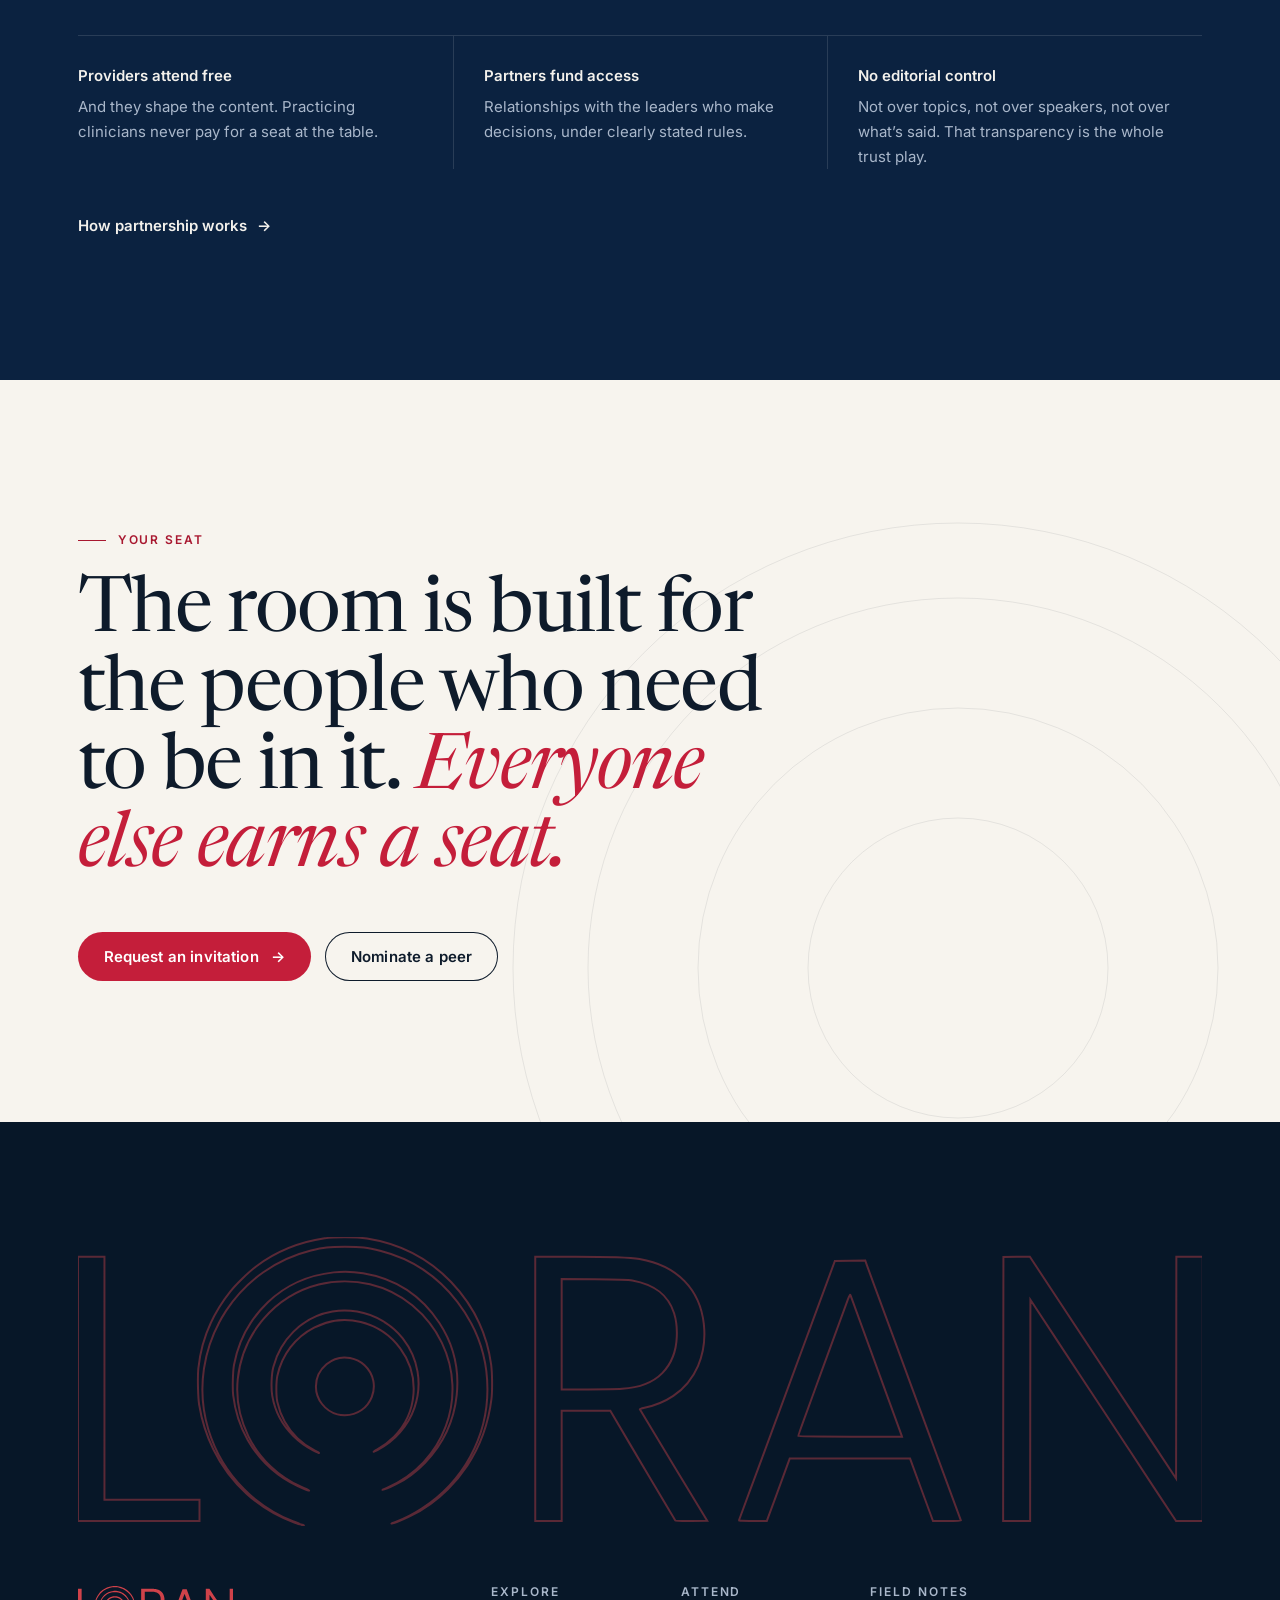
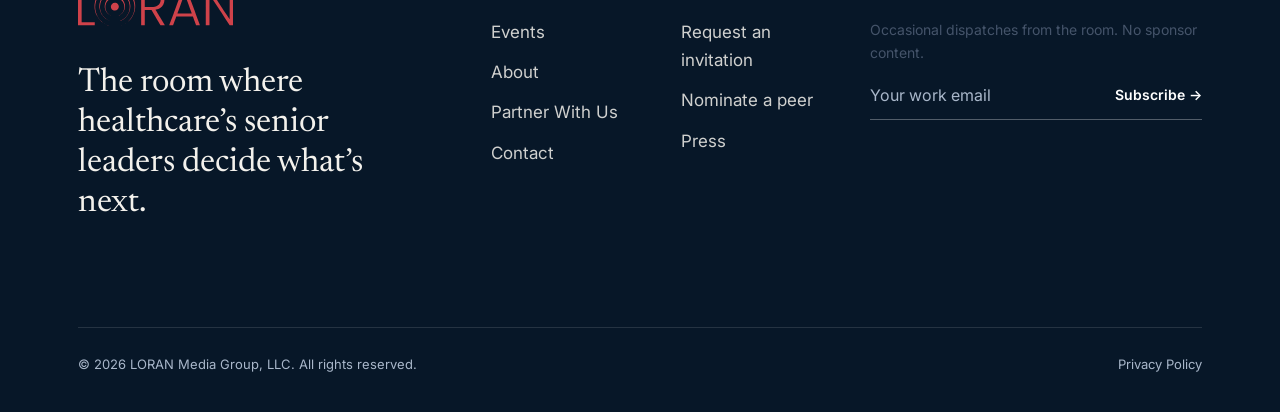
==== commit b7f69753: "Swap the carousel to the seven photos LORAN chose Co-Authored-By: Claude Opus 5.5 <noreply@anthropic" ====
--- a/loran/index.html
+++ b/loran/index.html
@@ -73,7 +73,7 @@
     </div>
   </div>
   <section class="gallery" aria-roledescription="carousel" aria-label="Photos from SHIFT 2026" data-carousel>
-  <div class="track" tabindex="0"><figure class="slide" role="group" aria-roledescription="slide" aria-label="1 of 12"><img src="images/shift/panel-1.jpg" srcset="images/shift/panel-1-sm.jpg 800w, images/shift/panel-1.jpg 1600w" sizes="(max-width: 760px) 80vw, 50vw" width="1600" height="1069" alt="SHIFT 2026: on stage: a panel conversation" loading="eager" decoding="async"><figcaption>On stage: a panel conversation</figcaption></figure><figure class="slide" role="group" aria-roledescription="slide" aria-label="2 of 12"><img src="images/shift/reception-1.jpg" srcset="images/shift/reception-1-sm.jpg 800w, images/shift/reception-1.jpg 1600w" sizes="(max-width: 760px) 80vw, 50vw" width="1600" height="1069" alt="SHIFT 2026: the evening reception" loading="eager" decoding="async"><figcaption>The evening reception</figcaption></figure><figure class="slide" role="group" aria-roledescription="slide" aria-label="3 of 12"><img src="images/shift/keynote-1.jpg" srcset="images/shift/keynote-1-sm.jpg 800w, images/shift/keynote-1.jpg 1600w" sizes="(max-width: 760px) 80vw, 50vw" width="1600" height="1069" alt="SHIFT 2026: a keynote, taken from the floor" loading="lazy" decoding="async"><figcaption>A keynote, taken from the floor</figcaption></figure><figure class="slide" role="group" aria-roledescription="slide" aria-label="4 of 12"><img src="images/shift/audience-1.jpg" srcset="images/shift/audience-1-sm.jpg 800w, images/shift/audience-1.jpg 1600w" sizes="(max-width: 760px) 80vw, 50vw" width="1600" height="1069" alt="SHIFT 2026: the room, listening" loading="lazy" decoding="async"><figcaption>The room, listening</figcaption></figure><figure class="slide" role="group" aria-roledescription="slide" aria-label="5 of 12"><img src="images/shift/panel-2.jpg" srcset="images/shift/panel-2-sm.jpg 401w, images/shift/panel-2.jpg 802w" sizes="(max-width: 760px) 80vw, 50vw" width="802" height="1200" alt="SHIFT 2026: fireside chat" loading="lazy" decoding="async"><figcaption>Fireside chat</figcaption></figure><figure class="slide" role="group" aria-roledescription="slide" aria-label="6 of 12"><img src="images/shift/roundtable-1.jpg" srcset="images/shift/roundtable-1-sm.jpg 800w, images/shift/roundtable-1.jpg 1600w" sizes="(max-width: 760px) 80vw, 50vw" width="1600" height="1069" alt="SHIFT 2026: around the table" loading="lazy" decoding="async"><figcaption>Around the table</figcaption></figure><figure class="slide" role="group" aria-roledescription="slide" aria-label="7 of 12"><img src="images/shift/group-1.jpg" srcset="images/shift/group-1-sm.jpg 800w, images/shift/group-1.jpg 1600w" sizes="(max-width: 760px) 80vw, 50vw" width="1600" height="1069" alt="SHIFT 2026: austin, in the room" loading="lazy" decoding="async"><figcaption>Austin, in the room</figcaption></figure><figure class="slide" role="group" aria-roledescription="slide" aria-label="8 of 12"><img src="images/shift/listening-1.jpg" srcset="images/shift/listening-1-sm.jpg 800w, images/shift/listening-1.jpg 1600w" sizes="(max-width: 760px) 80vw, 50vw" width="1600" height="1069" alt="SHIFT 2026: full attention" loading="lazy" decoding="async"><figcaption>Full attention</figcaption></figure><figure class="slide" role="group" aria-roledescription="slide" aria-label="9 of 12"><img src="images/shift/panel-3.jpg" srcset="images/shift/panel-3-sm.jpg 800w, images/shift/panel-3.jpg 1600w" sizes="(max-width: 760px) 80vw, 50vw" width="1600" height="1069" alt="SHIFT 2026: panel discussion" loading="lazy" decoding="async"><figcaption>Panel discussion</figcaption></figure><figure class="slide" role="group" aria-roledescription="slide" aria-label="10 of 12"><img src="images/shift/lounge-1.jpg" srcset="images/shift/lounge-1-sm.jpg 800w, images/shift/lounge-1.jpg 1600w" sizes="(max-width: 760px) 80vw, 50vw" width="1600" height="1069" alt="SHIFT 2026: between sessions" loading="lazy" decoding="async"><figcaption>Between sessions</figcaption></figure><figure class="slide" role="group" aria-roledescription="slide" aria-label="11 of 12"><img src="images/shift/keynote-2.jpg" srcset="images/shift/keynote-2-sm.jpg 401w, images/shift/keynote-2.jpg 802w" sizes="(max-width: 760px) 80vw, 50vw" width="802" height="1200" alt="SHIFT 2026: keynote" loading="lazy" decoding="async"><figcaption>Keynote</figcaption></figure><figure class="slide" role="group" aria-roledescription="slide" aria-label="12 of 12"><img src="images/shift/network-1.jpg" srcset="images/shift/network-1-sm.jpg 800w, images/shift/network-1.jpg 1600w" sizes="(max-width: 760px) 80vw, 50vw" width="1600" height="1069" alt="SHIFT 2026: conversations that kept going" loading="lazy" decoding="async"><figcaption>Conversations that kept going</figcaption></figure></div>
+  <div class="track" tabindex="0"><figure class="slide" role="group" aria-roledescription="slide" aria-label="1 of 7"><img src="images/shift/speakers.jpg" srcset="images/shift/speakers-sm.jpg 800w, images/shift/speakers.jpg 1600w" sizes="(max-width: 760px) 80vw, 50vw" width="1600" height="1069" alt="SHIFT 2026: speakers on the shift stage" loading="eager" decoding="async"><figcaption>Speakers on the SHIFT stage</figcaption></figure><figure class="slide" role="group" aria-roledescription="slide" aria-label="2 of 7"><img src="images/shift/conversation.jpg" srcset="images/shift/conversation-sm.jpg 800w, images/shift/conversation.jpg 1600w" sizes="(max-width: 760px) 80vw, 50vw" width="1600" height="1069" alt="SHIFT 2026: a conversation between sessions" loading="eager" decoding="async"><figcaption>A conversation between sessions</figcaption></figure><figure class="slide" role="group" aria-roledescription="slide" aria-label="3 of 7"><img src="images/shift/between-sessions.jpg" srcset="images/shift/between-sessions-sm.jpg 800w, images/shift/between-sessions.jpg 1600w" sizes="(max-width: 760px) 80vw, 50vw" width="1600" height="1069" alt="SHIFT 2026: catching up in the hallway" loading="lazy" decoding="async"><figcaption>Catching up in the hallway</figcaption></figure><figure class="slide" role="group" aria-roledescription="slide" aria-label="4 of 7"><img src="images/shift/panel.jpg" srcset="images/shift/panel-sm.jpg 800w, images/shift/panel.jpg 1600w" sizes="(max-width: 760px) 80vw, 50vw" width="1600" height="1069" alt="SHIFT 2026: a panel in session" loading="lazy" decoding="async"><figcaption>A panel in session</figcaption></figure><figure class="slide" role="group" aria-roledescription="slide" aria-label="5 of 7"><img src="images/shift/group.jpg" srcset="images/shift/group-sm.jpg 800w, images/shift/group.jpg 1600w" sizes="(max-width: 760px) 80vw, 50vw" width="1600" height="1069" alt="SHIFT 2026: the room, together" loading="lazy" decoding="async"><figcaption>The room, together</figcaption></figure><figure class="slide" role="group" aria-roledescription="slide" aria-label="6 of 7"><img src="images/shift/reception.jpg" srcset="images/shift/reception-sm.jpg 800w, images/shift/reception.jpg 1600w" sizes="(max-width: 760px) 80vw, 50vw" width="1600" height="1069" alt="SHIFT 2026: the evening reception" loading="lazy" decoding="async"><figcaption>The evening reception</figcaption></figure><figure class="slide" role="group" aria-roledescription="slide" aria-label="7 of 7"><img src="images/shift/keynote.jpg" srcset="images/shift/keynote-sm.jpg 800w, images/shift/keynote.jpg 1600w" sizes="(max-width: 760px) 80vw, 50vw" width="1600" height="1069" alt="SHIFT 2026: keynote" loading="lazy" decoding="async"><figcaption>Keynote</figcaption></figure></div>
   <div class="wrap gallery-ui">
     <div class="gallery-progress" aria-hidden="true"><i></i></div>
     <div class="gallery-btns">
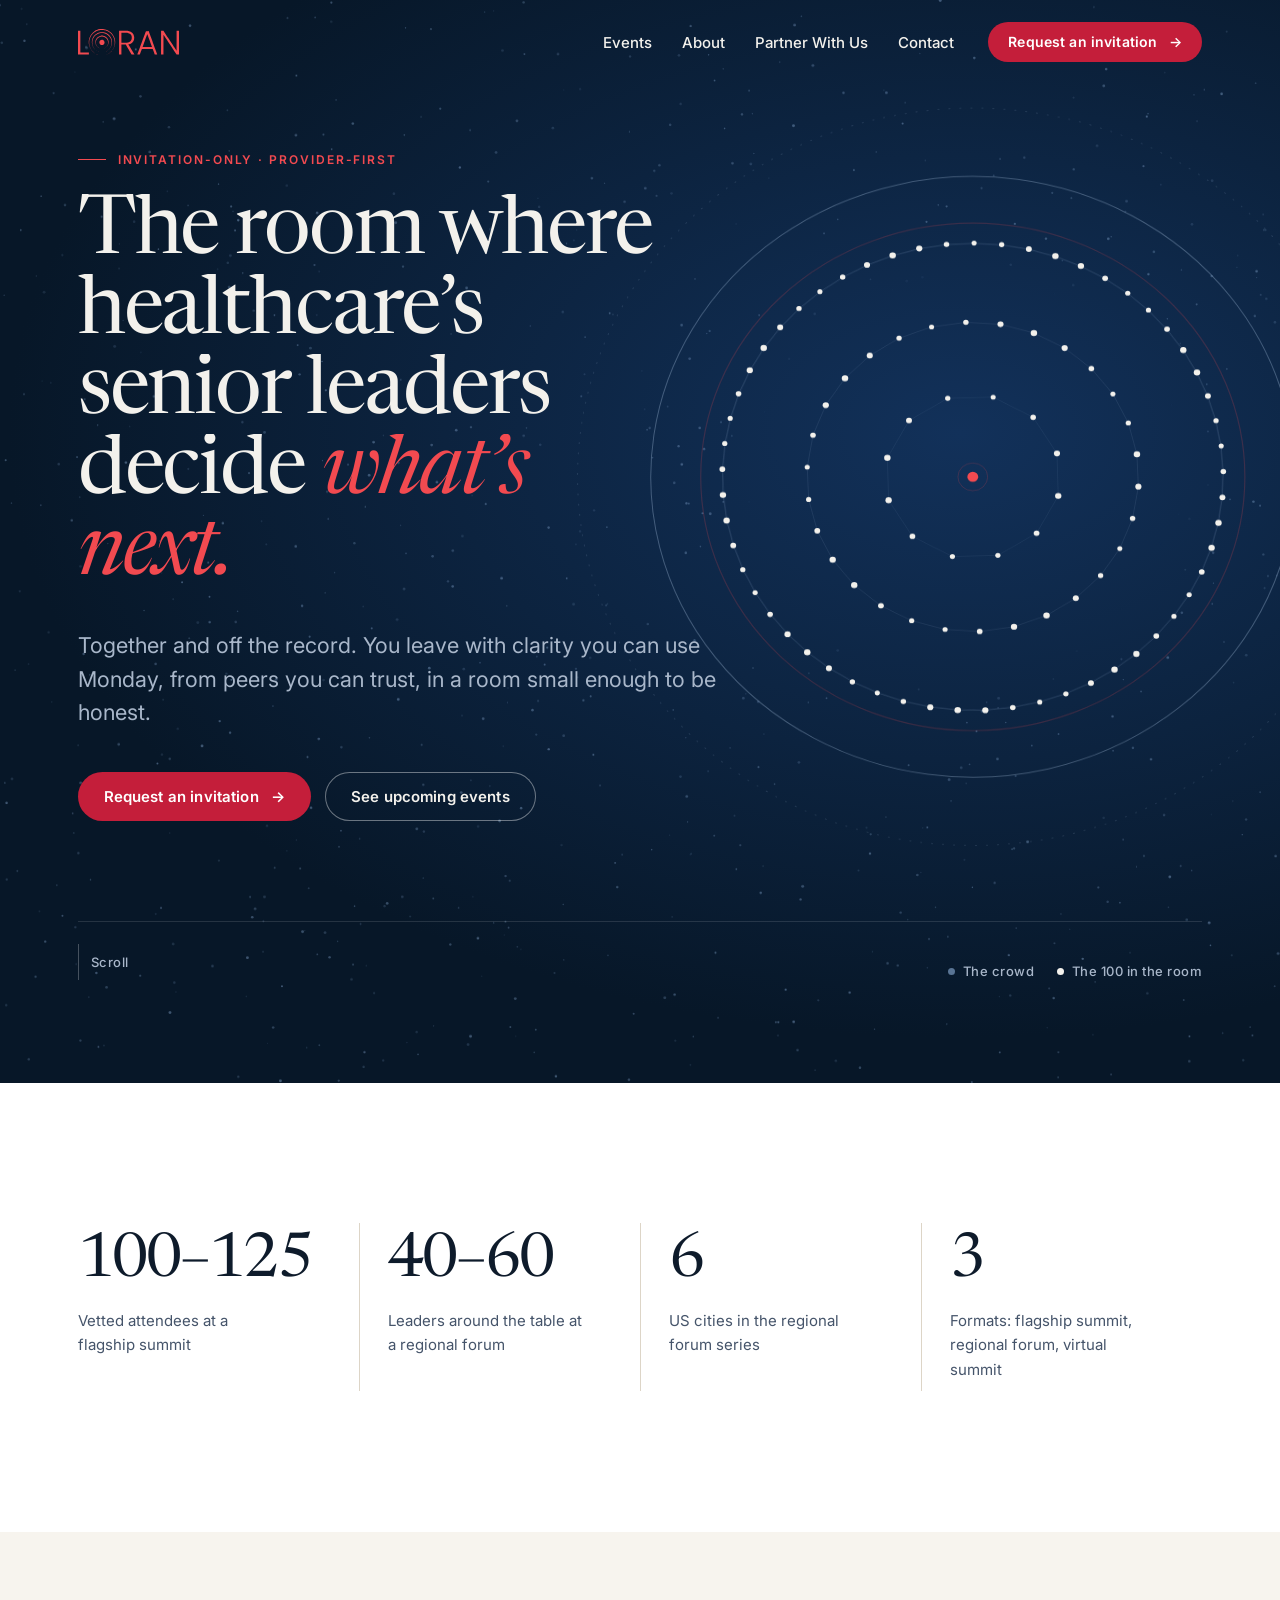
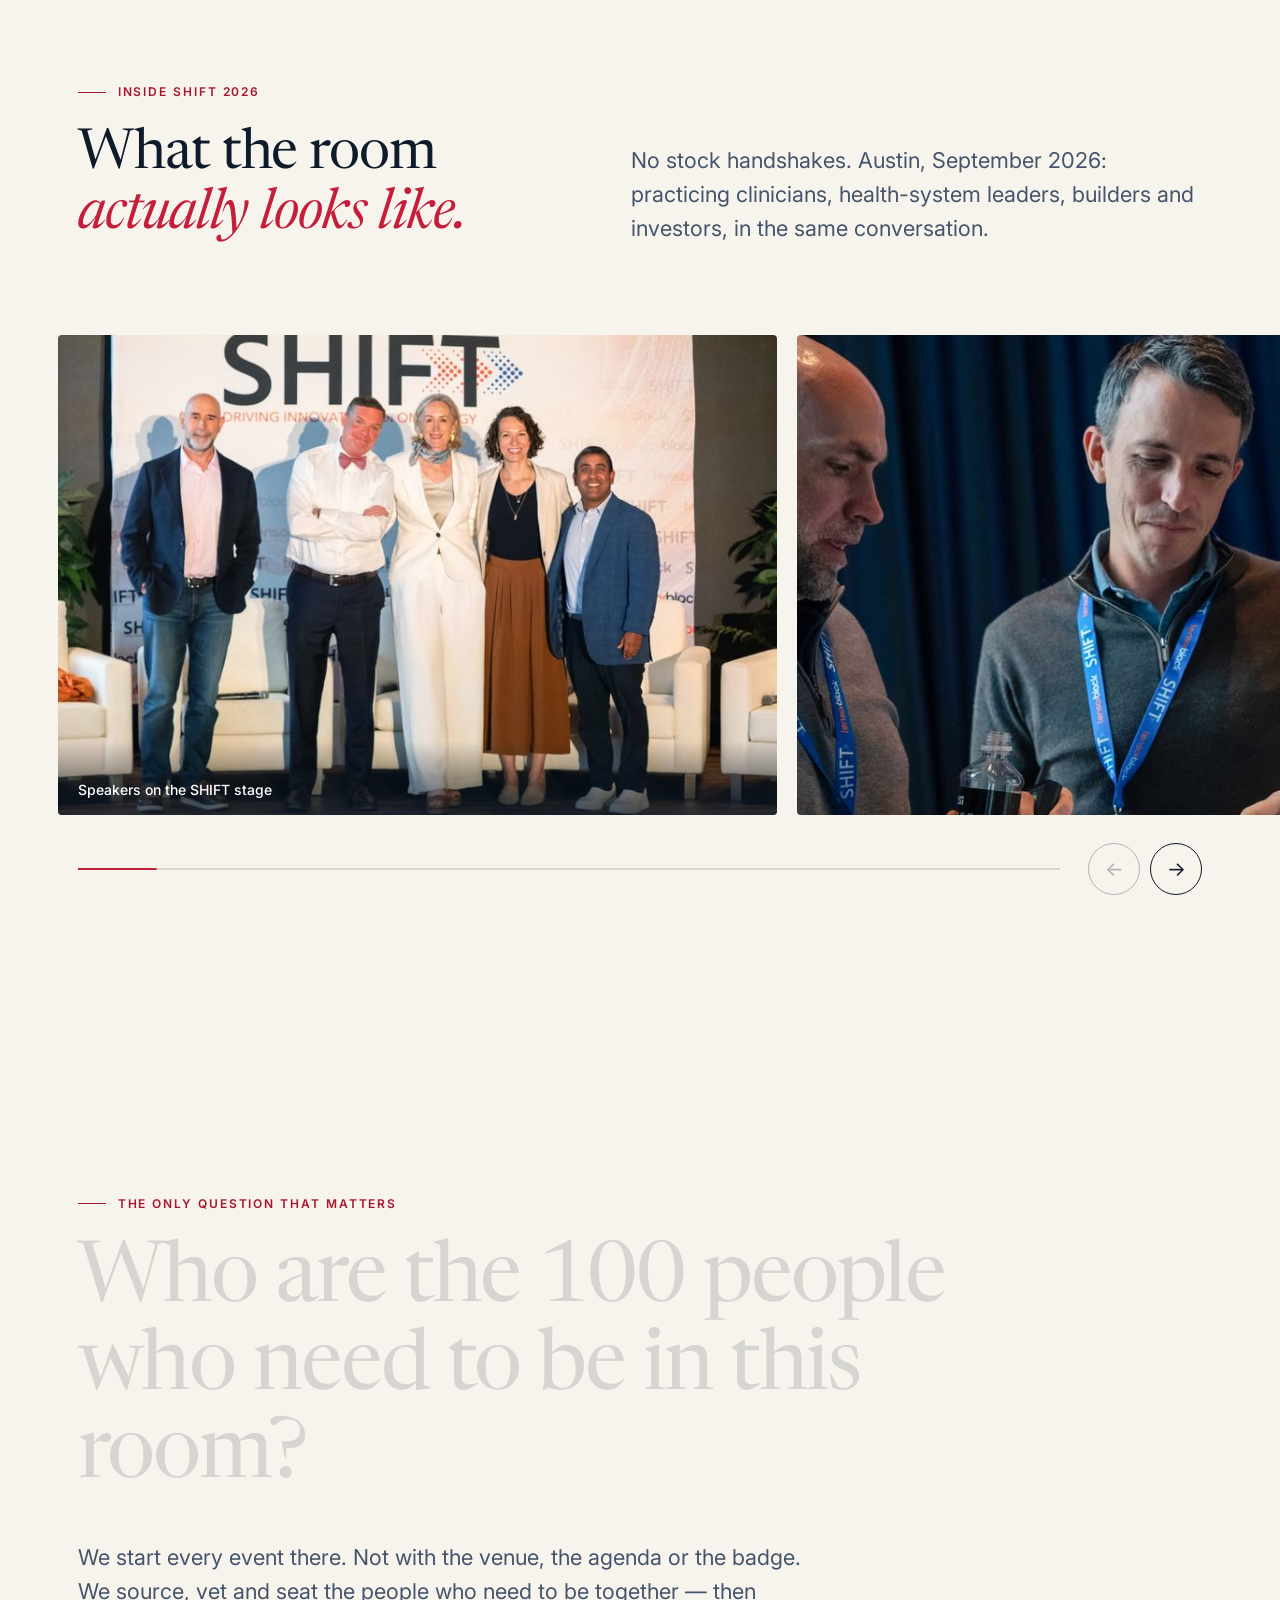
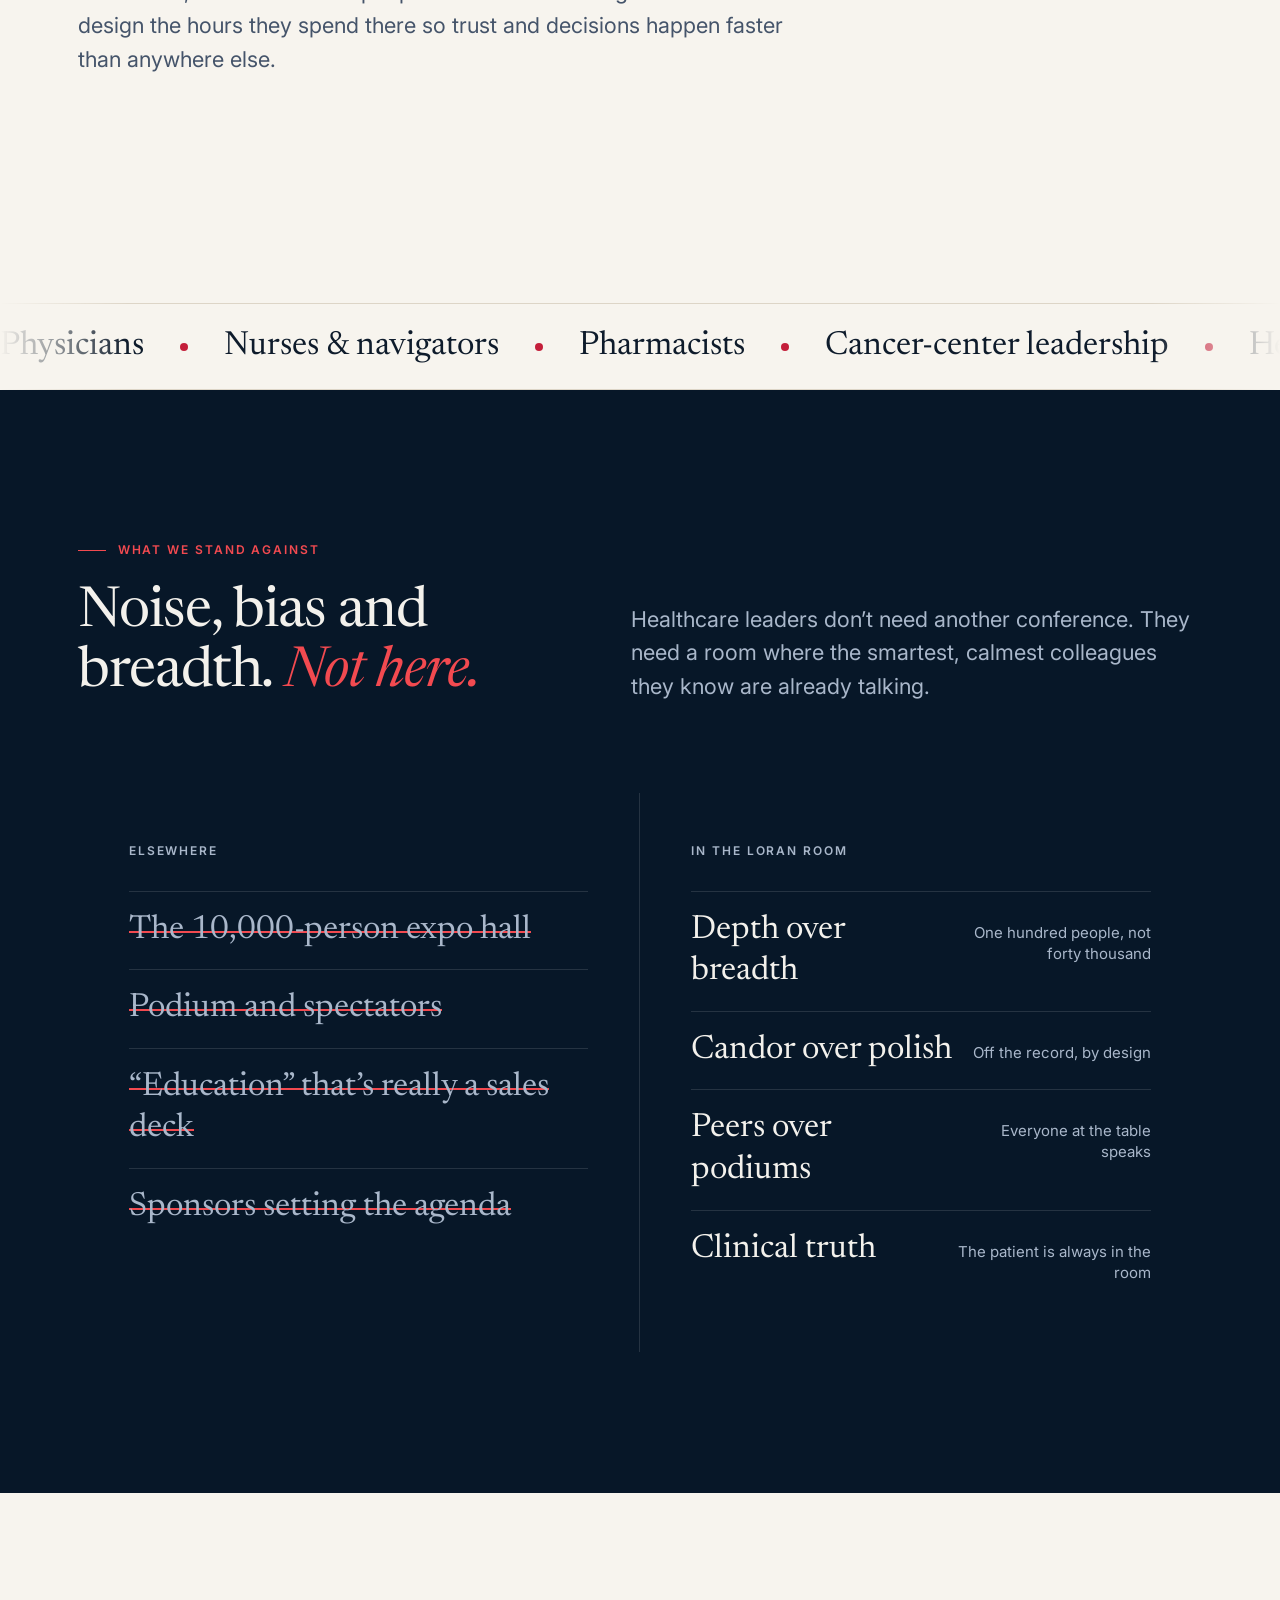
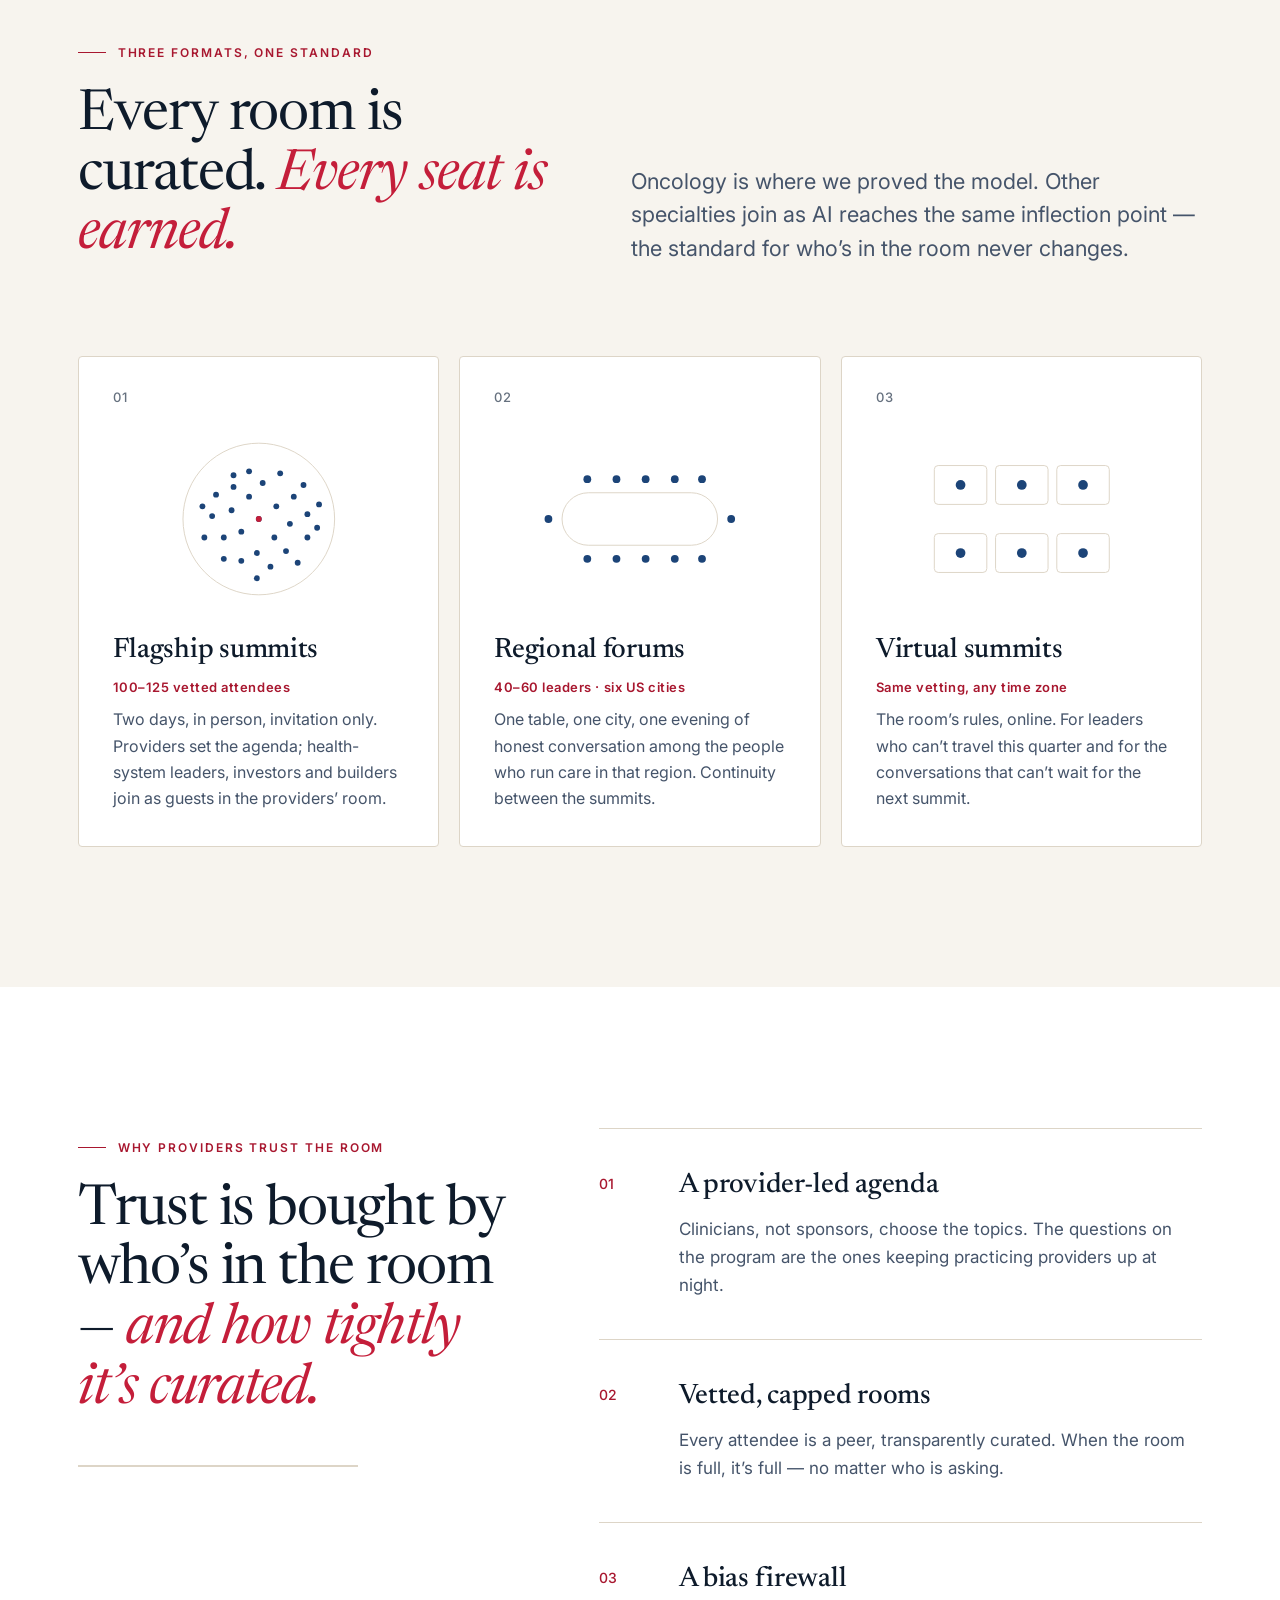
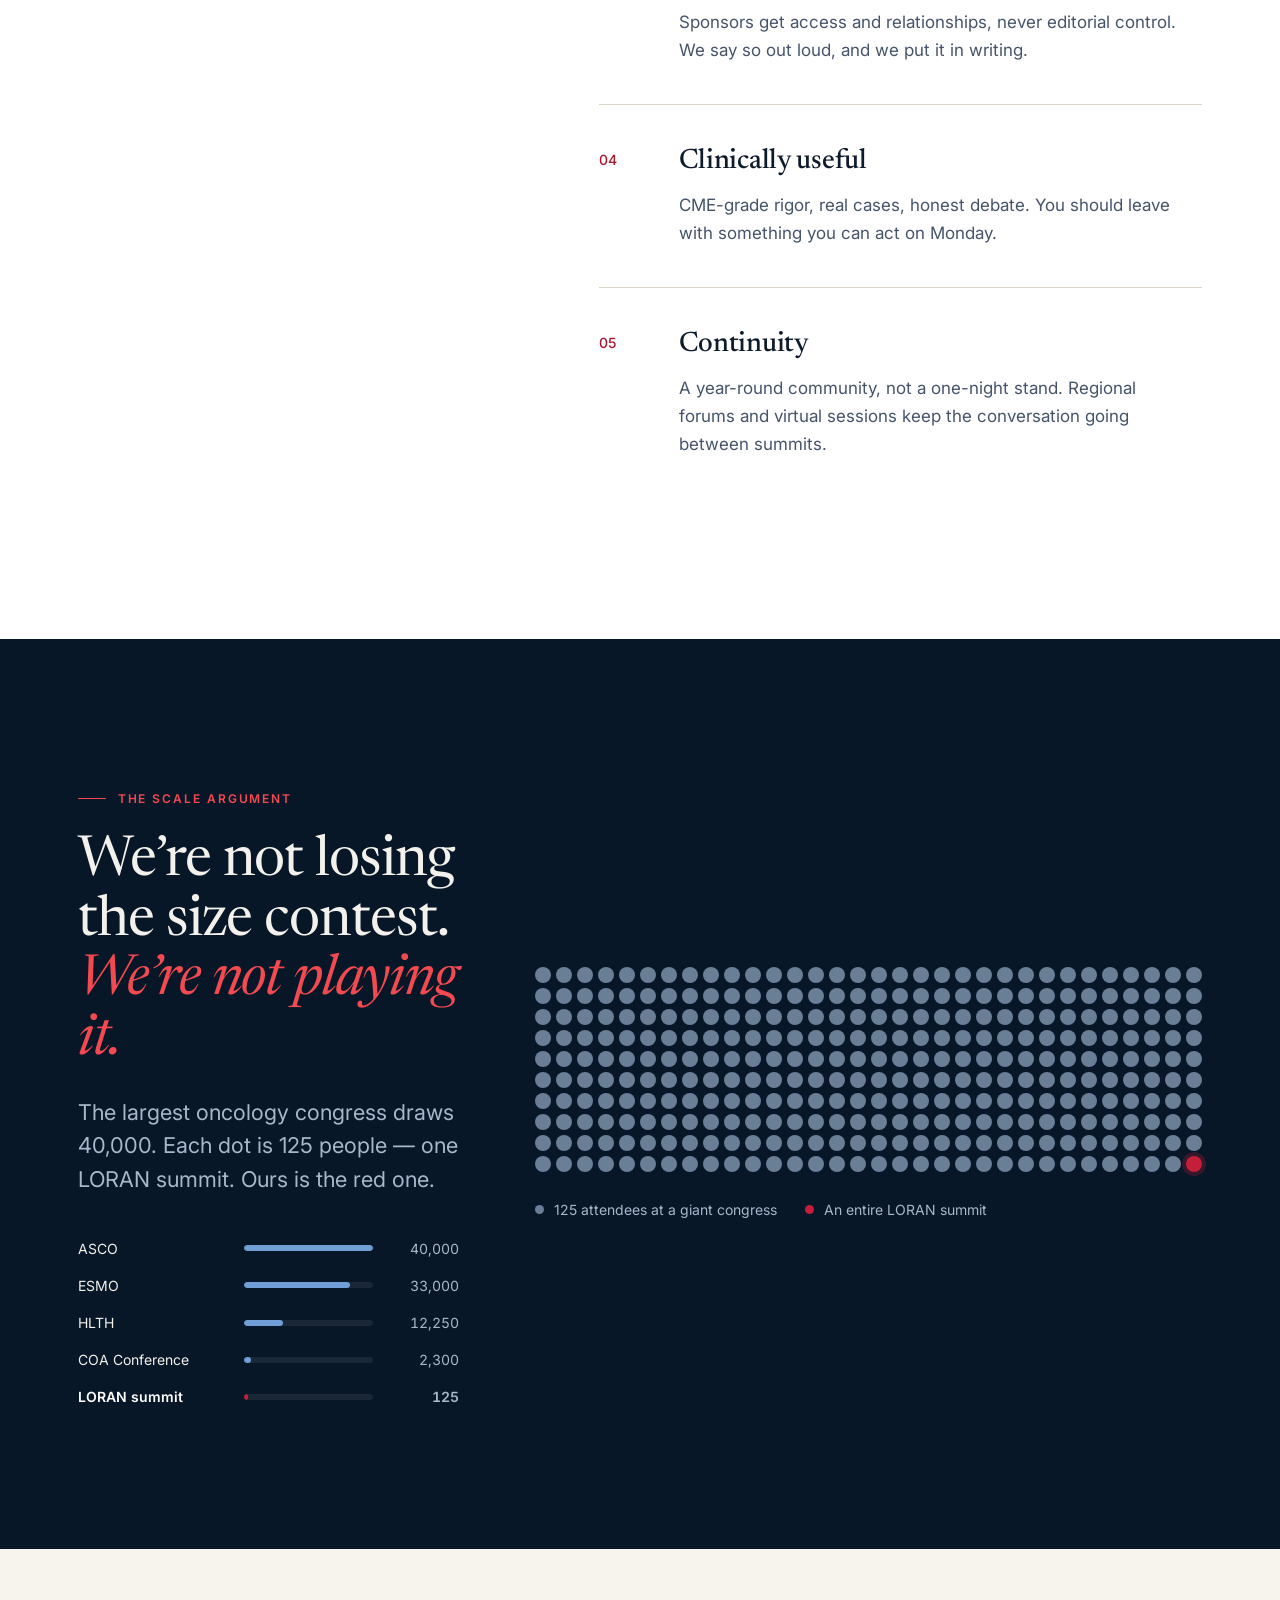
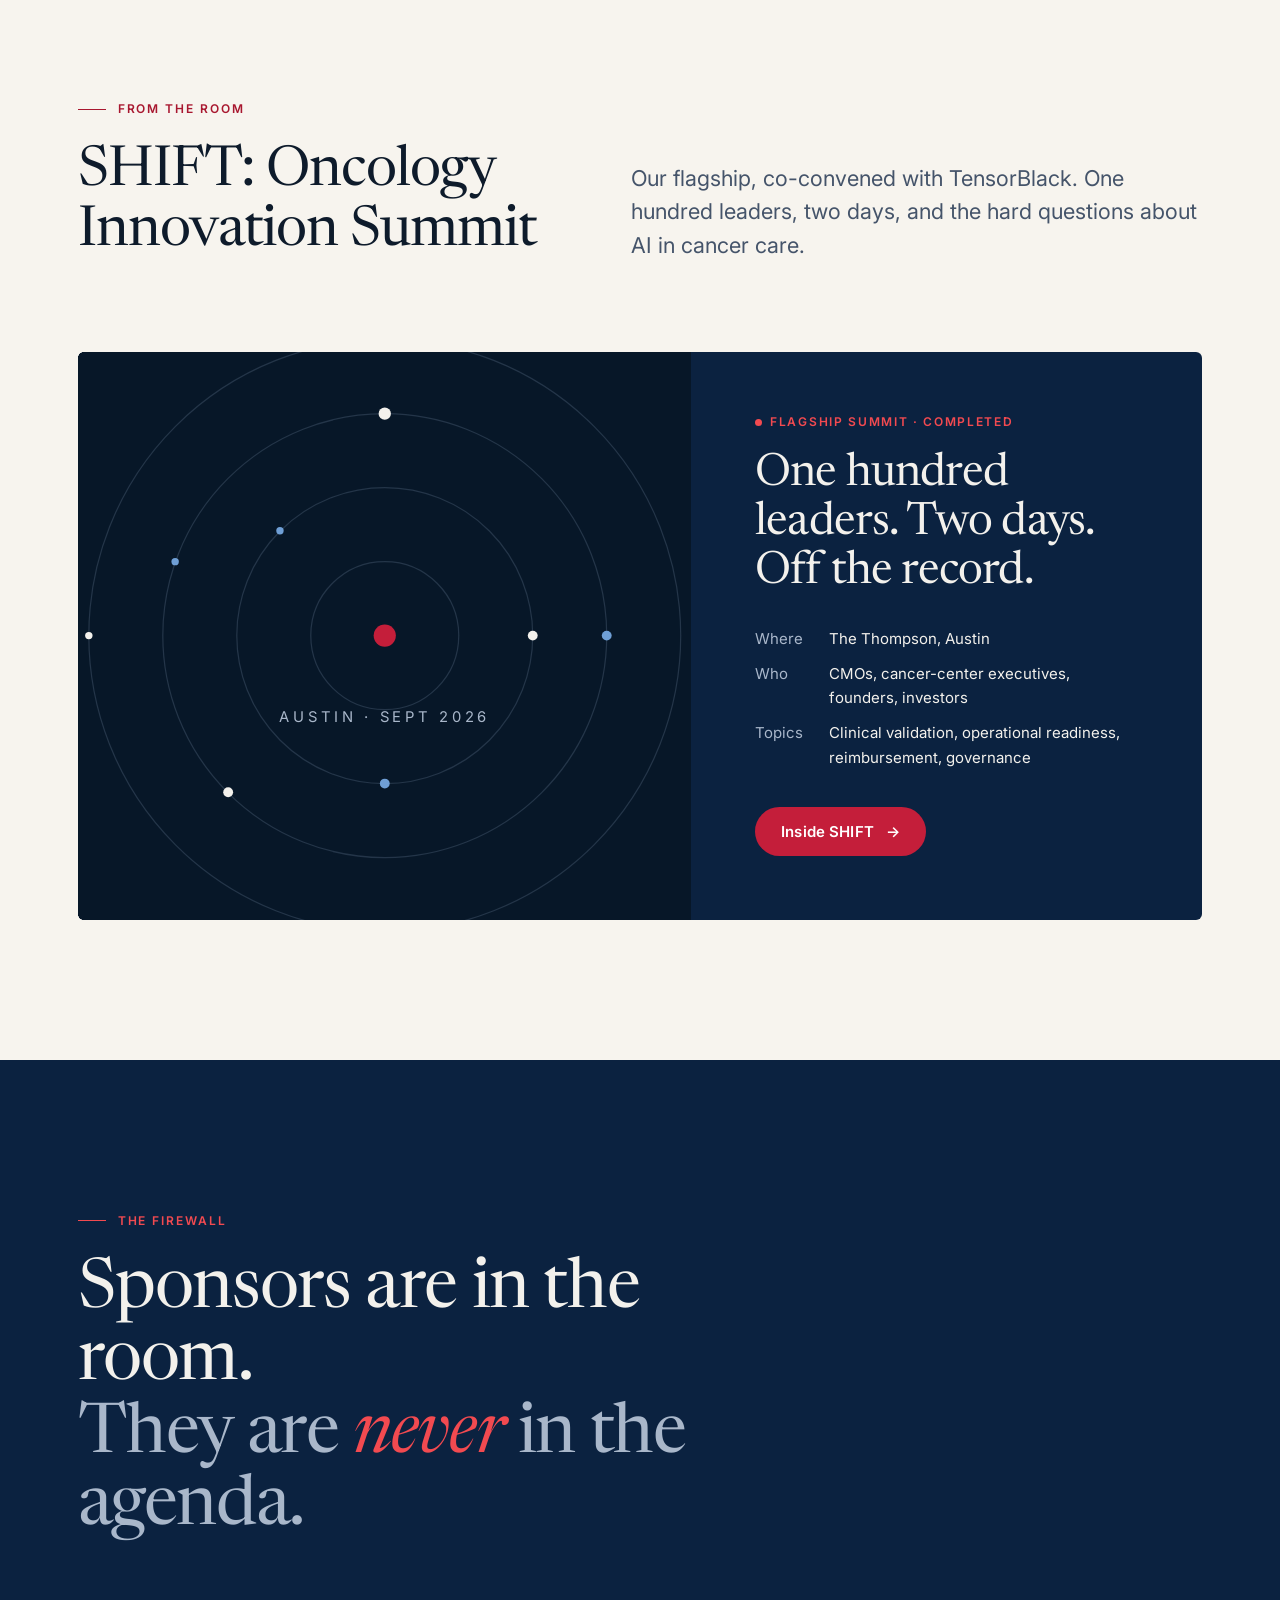
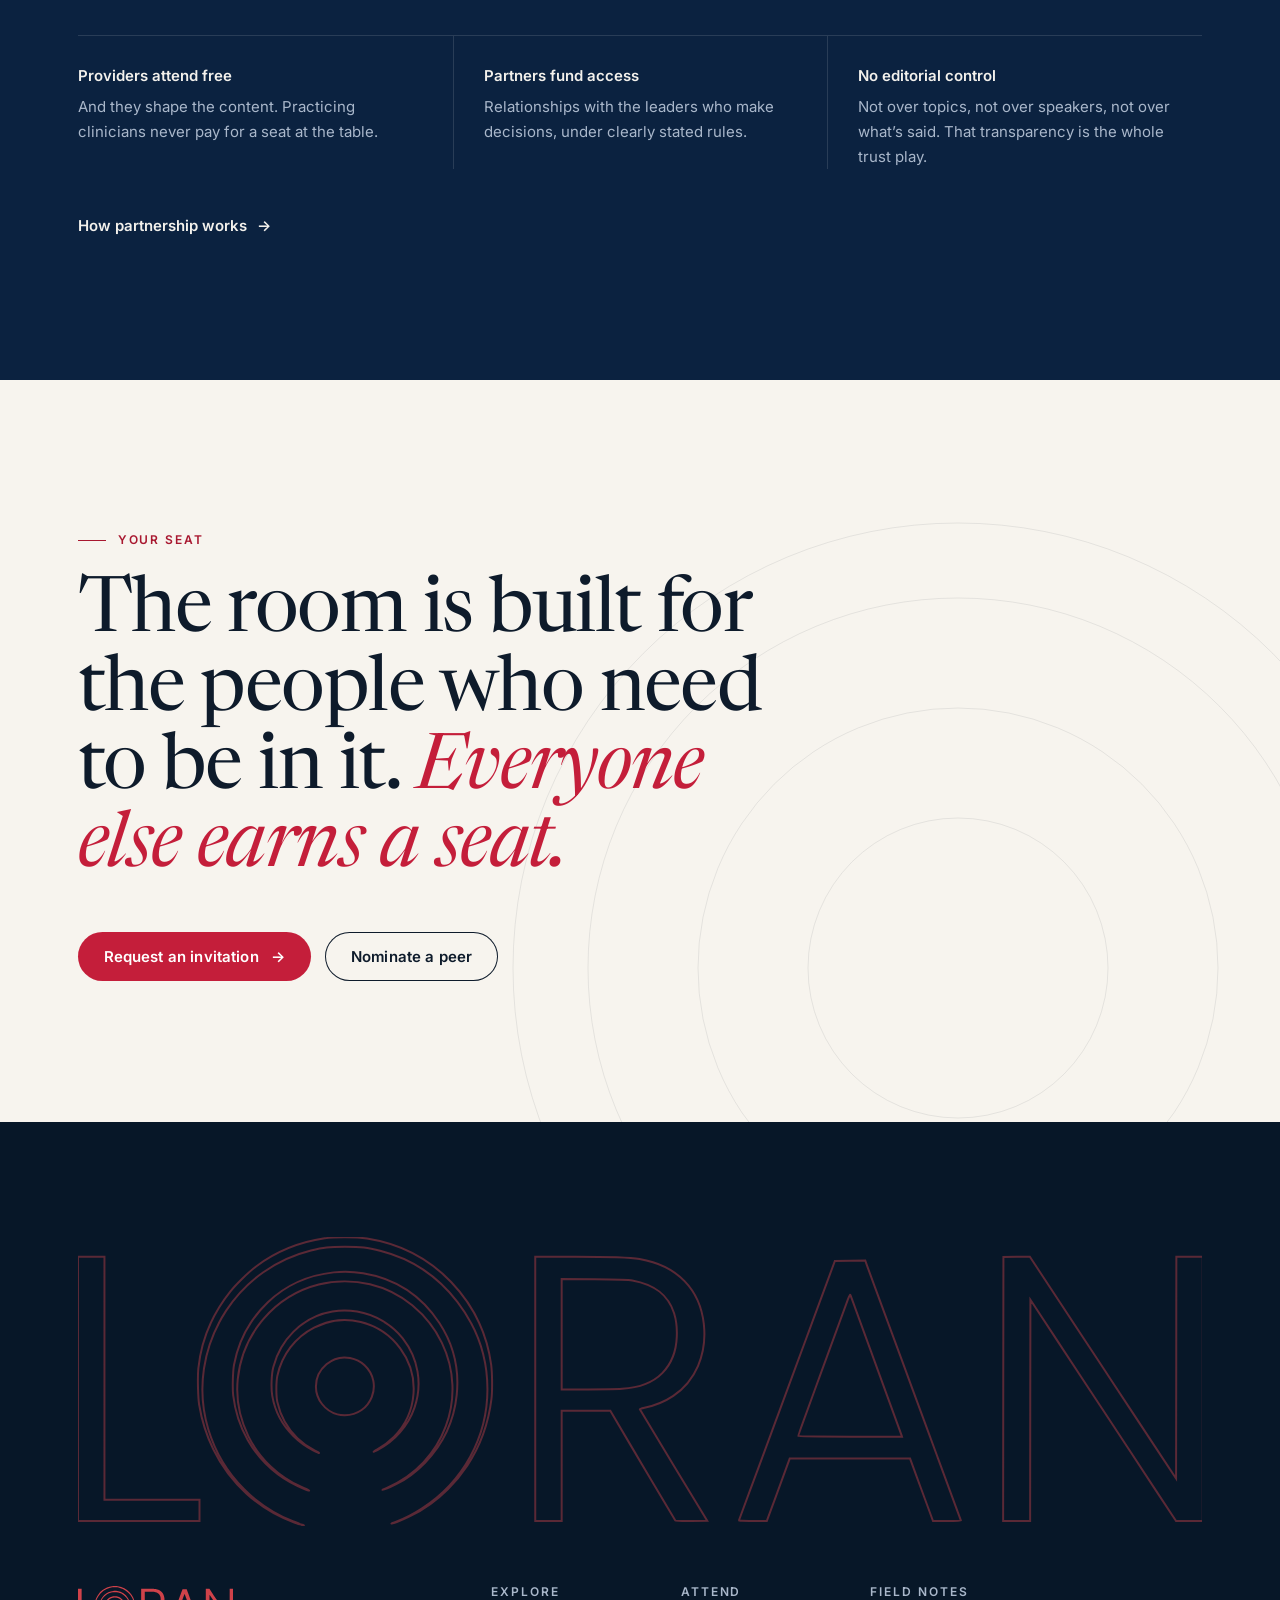
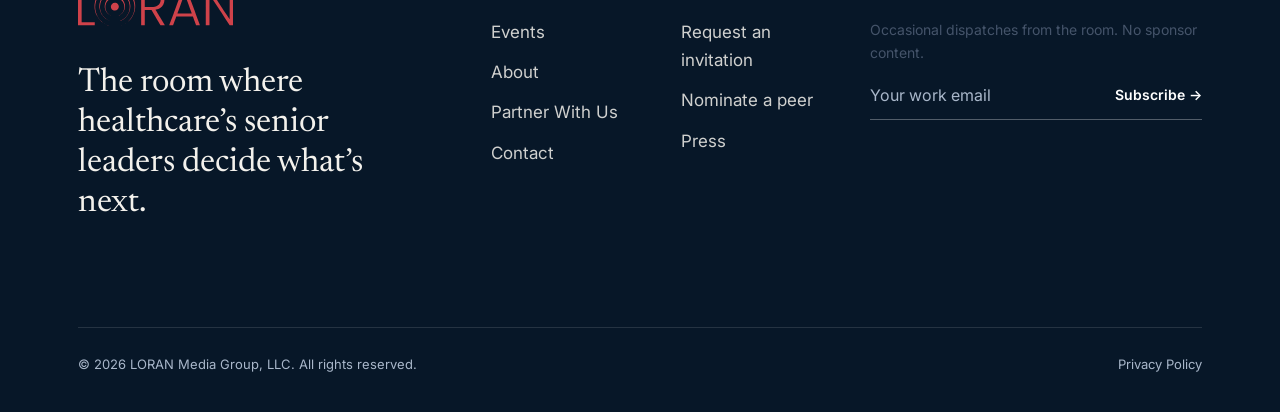
==== commit db381f12: "Correct the caption on the innovation solution presentations photo Co-Authored-By: Claude Opus 5.5 <" ====
--- a/loran/index.html
+++ b/loran/index.html
@@ -73,7 +73,7 @@
     </div>
   </div>
   <section class="gallery" aria-roledescription="carousel" aria-label="Photos from SHIFT 2026" data-carousel>
-  <div class="track" tabindex="0"><figure class="slide" role="group" aria-roledescription="slide" aria-label="1 of 7"><img src="images/shift/speakers.jpg" srcset="images/shift/speakers-sm.jpg 800w, images/shift/speakers.jpg 1600w" sizes="(max-width: 760px) 80vw, 50vw" width="1600" height="1069" alt="SHIFT 2026: speakers on the shift stage" loading="eager" decoding="async"><figcaption>Speakers on the SHIFT stage</figcaption></figure><figure class="slide" role="group" aria-roledescription="slide" aria-label="2 of 7"><img src="images/shift/conversation.jpg" srcset="images/shift/conversation-sm.jpg 800w, images/shift/conversation.jpg 1600w" sizes="(max-width: 760px) 80vw, 50vw" width="1600" height="1069" alt="SHIFT 2026: a conversation between sessions" loading="eager" decoding="async"><figcaption>A conversation between sessions</figcaption></figure><figure class="slide" role="group" aria-roledescription="slide" aria-label="3 of 7"><img src="images/shift/between-sessions.jpg" srcset="images/shift/between-sessions-sm.jpg 800w, images/shift/between-sessions.jpg 1600w" sizes="(max-width: 760px) 80vw, 50vw" width="1600" height="1069" alt="SHIFT 2026: catching up in the hallway" loading="lazy" decoding="async"><figcaption>Catching up in the hallway</figcaption></figure><figure class="slide" role="group" aria-roledescription="slide" aria-label="4 of 7"><img src="images/shift/panel.jpg" srcset="images/shift/panel-sm.jpg 800w, images/shift/panel.jpg 1600w" sizes="(max-width: 760px) 80vw, 50vw" width="1600" height="1069" alt="SHIFT 2026: a panel in session" loading="lazy" decoding="async"><figcaption>A panel in session</figcaption></figure><figure class="slide" role="group" aria-roledescription="slide" aria-label="5 of 7"><img src="images/shift/group.jpg" srcset="images/shift/group-sm.jpg 800w, images/shift/group.jpg 1600w" sizes="(max-width: 760px) 80vw, 50vw" width="1600" height="1069" alt="SHIFT 2026: the room, together" loading="lazy" decoding="async"><figcaption>The room, together</figcaption></figure><figure class="slide" role="group" aria-roledescription="slide" aria-label="6 of 7"><img src="images/shift/reception.jpg" srcset="images/shift/reception-sm.jpg 800w, images/shift/reception.jpg 1600w" sizes="(max-width: 760px) 80vw, 50vw" width="1600" height="1069" alt="SHIFT 2026: the evening reception" loading="lazy" decoding="async"><figcaption>The evening reception</figcaption></figure><figure class="slide" role="group" aria-roledescription="slide" aria-label="7 of 7"><img src="images/shift/keynote.jpg" srcset="images/shift/keynote-sm.jpg 800w, images/shift/keynote.jpg 1600w" sizes="(max-width: 760px) 80vw, 50vw" width="1600" height="1069" alt="SHIFT 2026: keynote" loading="lazy" decoding="async"><figcaption>Keynote</figcaption></figure></div>
+  <div class="track" tabindex="0"><figure class="slide" role="group" aria-roledescription="slide" aria-label="1 of 7"><img src="images/shift/speakers.jpg" srcset="images/shift/speakers-sm.jpg 800w, images/shift/speakers.jpg 1600w" sizes="(max-width: 760px) 80vw, 50vw" width="1600" height="1069" alt="SHIFT 2026: speakers on the shift stage" loading="eager" decoding="async"><figcaption>Speakers on the SHIFT stage</figcaption></figure><figure class="slide" role="group" aria-roledescription="slide" aria-label="2 of 7"><img src="images/shift/conversation.jpg" srcset="images/shift/conversation-sm.jpg 800w, images/shift/conversation.jpg 1600w" sizes="(max-width: 760px) 80vw, 50vw" width="1600" height="1069" alt="SHIFT 2026: a conversation between sessions" loading="eager" decoding="async"><figcaption>A conversation between sessions</figcaption></figure><figure class="slide" role="group" aria-roledescription="slide" aria-label="3 of 7"><img src="images/shift/between-sessions.jpg" srcset="images/shift/between-sessions-sm.jpg 800w, images/shift/between-sessions.jpg 1600w" sizes="(max-width: 760px) 80vw, 50vw" width="1600" height="1069" alt="SHIFT 2026: catching up in the hallway" loading="lazy" decoding="async"><figcaption>Catching up in the hallway</figcaption></figure><figure class="slide" role="group" aria-roledescription="slide" aria-label="4 of 7"><img src="images/shift/panel.jpg" srcset="images/shift/panel-sm.jpg 800w, images/shift/panel.jpg 1600w" sizes="(max-width: 760px) 80vw, 50vw" width="1600" height="1069" alt="SHIFT 2026: a panel in session" loading="lazy" decoding="async"><figcaption>A panel in session</figcaption></figure><figure class="slide" role="group" aria-roledescription="slide" aria-label="5 of 7"><img src="images/shift/group.jpg" srcset="images/shift/group-sm.jpg 800w, images/shift/group.jpg 1600w" sizes="(max-width: 760px) 80vw, 50vw" width="1600" height="1069" alt="SHIFT 2026: the room, together" loading="lazy" decoding="async"><figcaption>The room, together</figcaption></figure><figure class="slide" role="group" aria-roledescription="slide" aria-label="6 of 7"><img src="images/shift/reception.jpg" srcset="images/shift/reception-sm.jpg 800w, images/shift/reception.jpg 1600w" sizes="(max-width: 760px) 80vw, 50vw" width="1600" height="1069" alt="SHIFT 2026: the evening reception" loading="lazy" decoding="async"><figcaption>The evening reception</figcaption></figure><figure class="slide" role="group" aria-roledescription="slide" aria-label="7 of 7"><img src="images/shift/keynote.jpg" srcset="images/shift/keynote-sm.jpg 800w, images/shift/keynote.jpg 1600w" sizes="(max-width: 760px) 80vw, 50vw" width="1600" height="1069" alt="SHIFT 2026: innovation solution presentations" loading="lazy" decoding="async"><figcaption>Innovation solution presentations</figcaption></figure></div>
   <div class="wrap gallery-ui">
     <div class="gallery-progress" aria-hidden="true"><i></i></div>
     <div class="gallery-btns">
